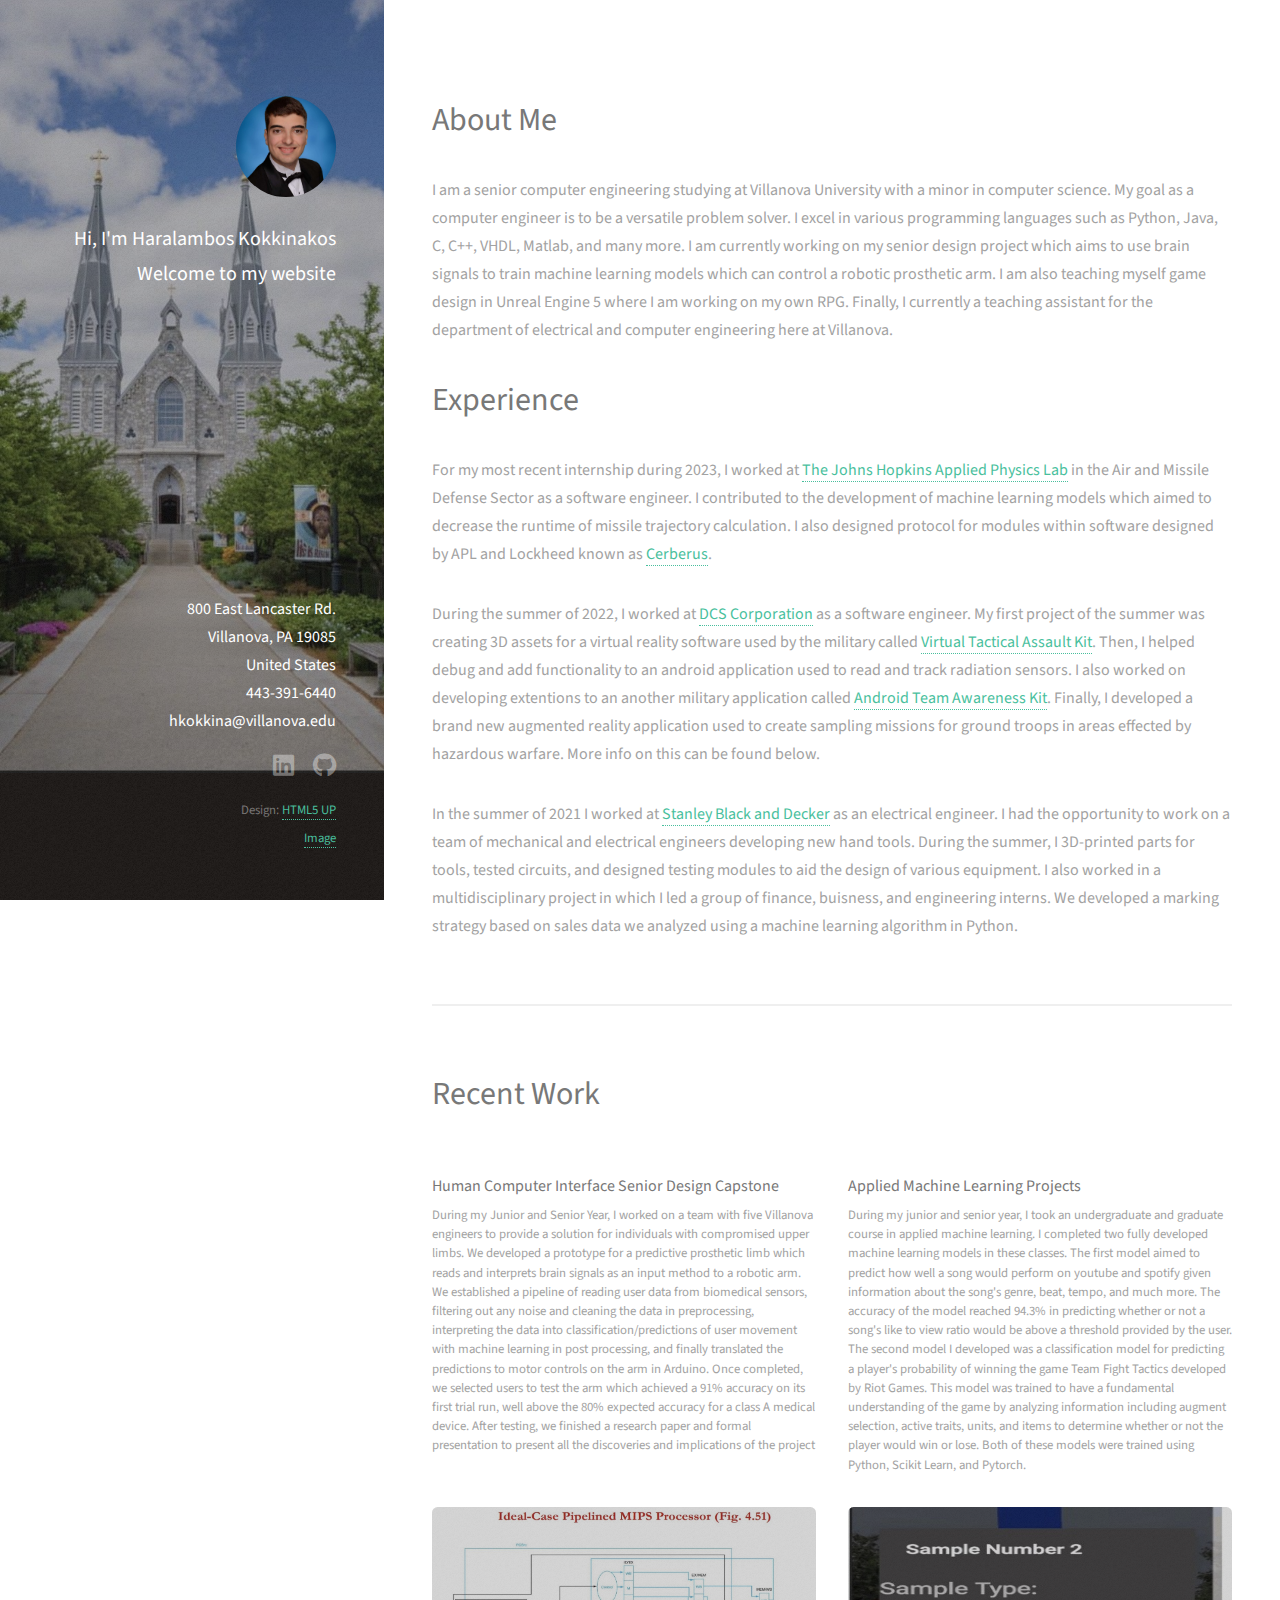
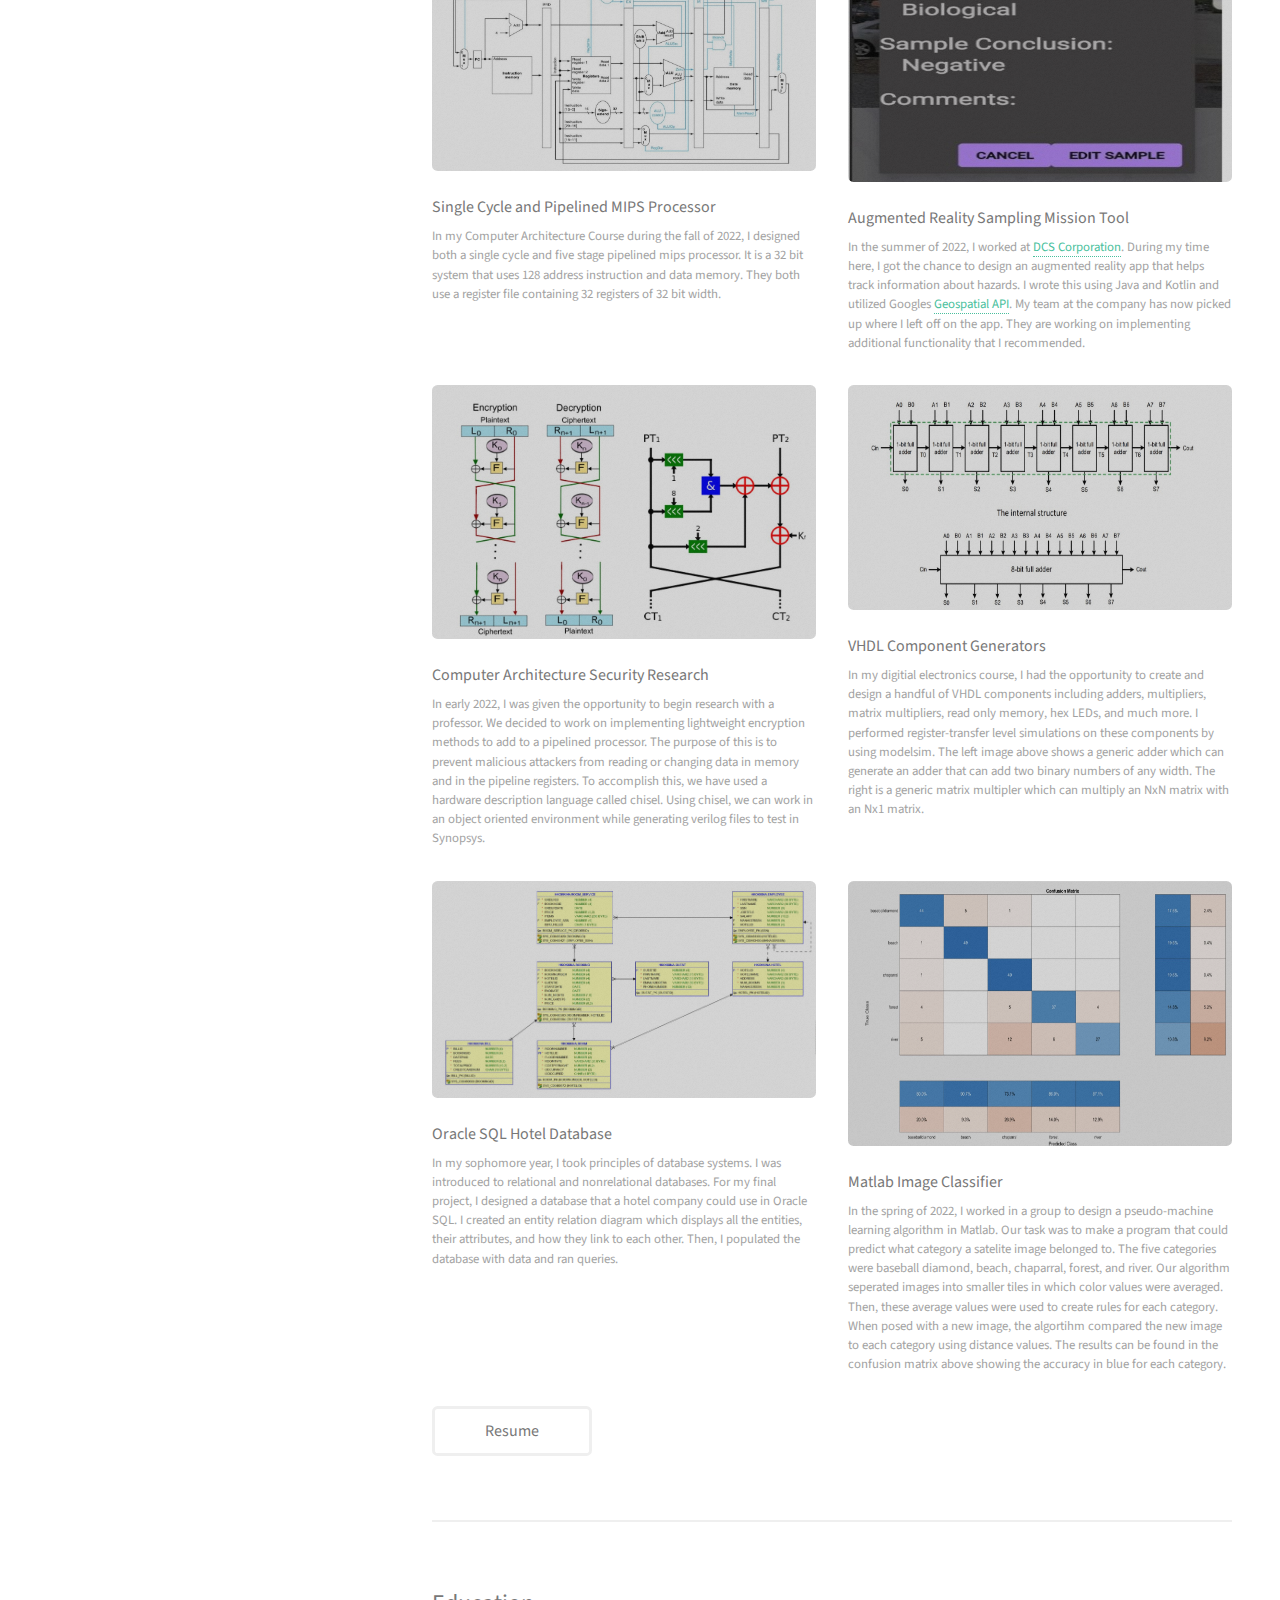
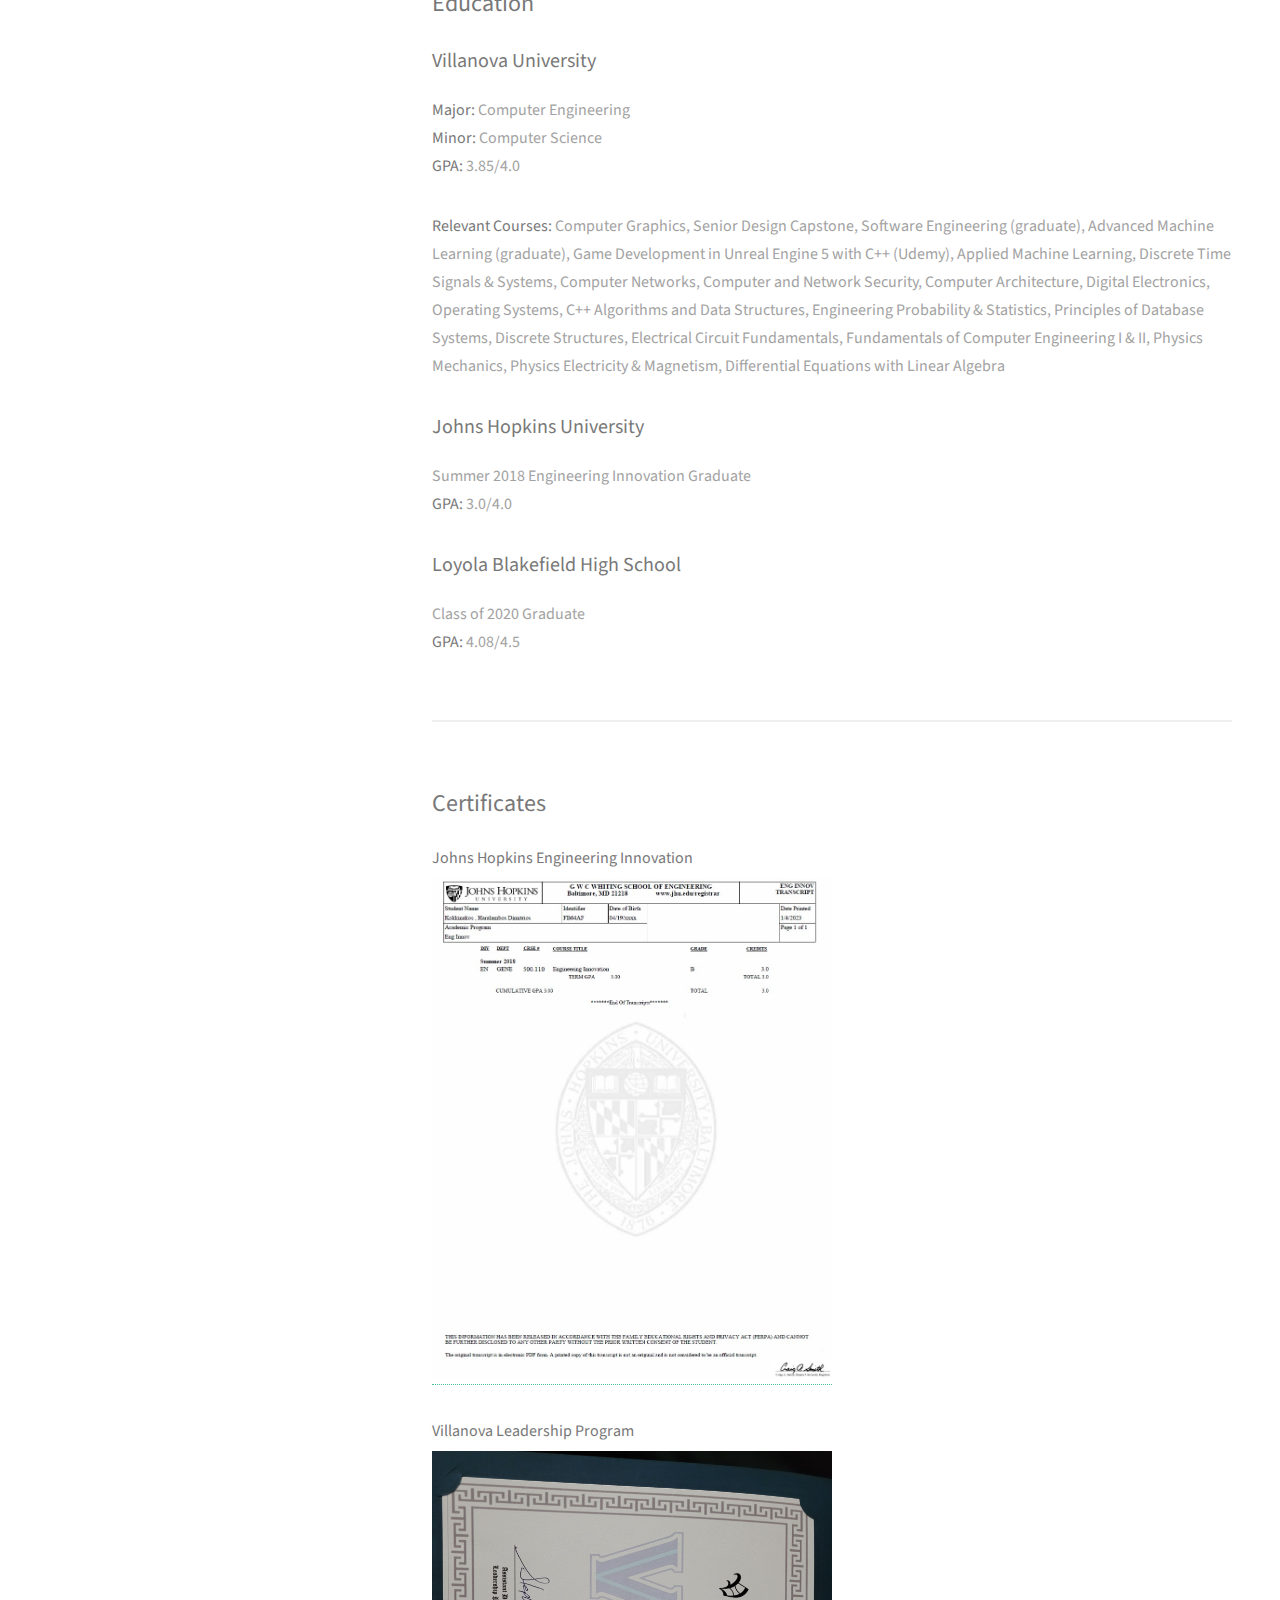
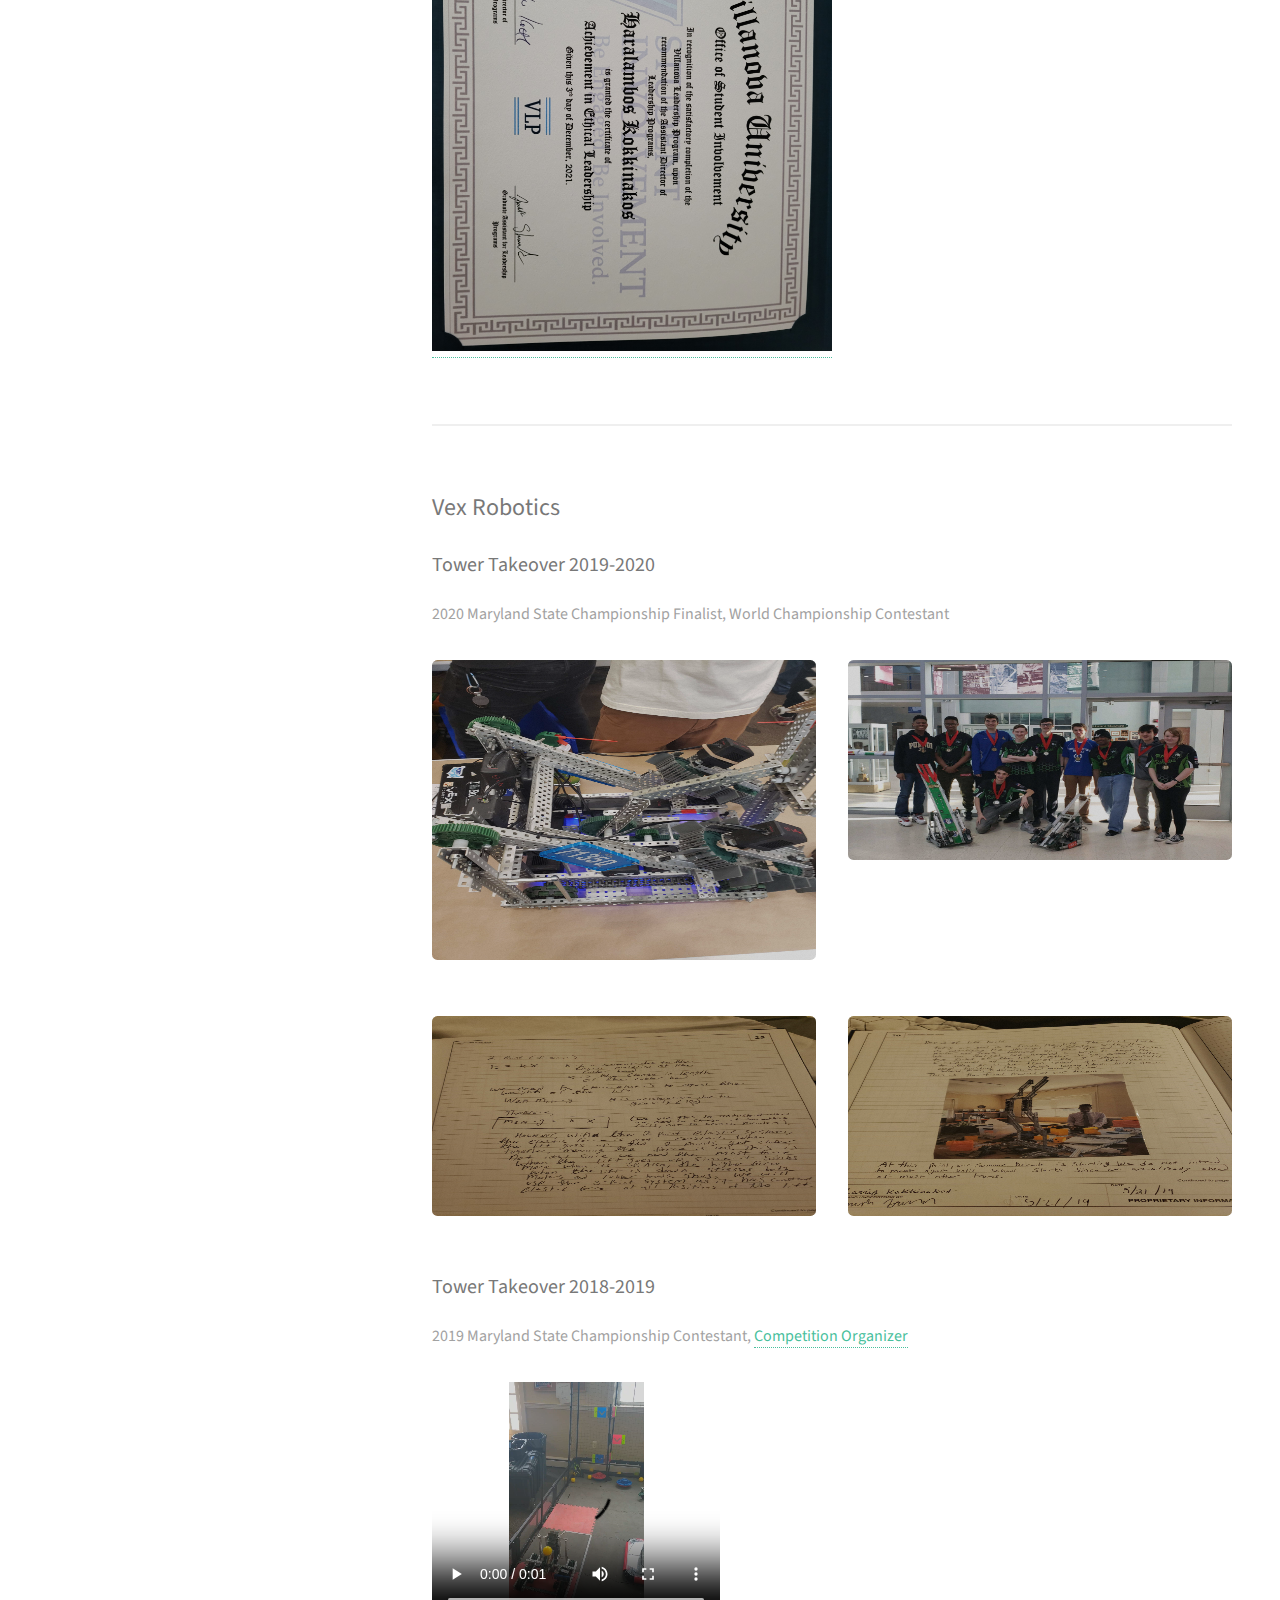
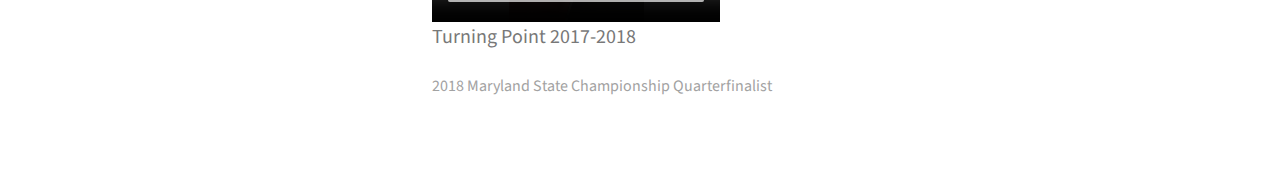
==== index.html @ 60500bd5 "fall 2023 update" ====
<!DOCTYPE HTML>
<!--
	Strata by HTML5 UP
	html5up.net | @ajlkn
	Free for personal and commercial use under the CCA 3.0 license (html5up.net/license)
-->
<!--
	Credit to Images:
	https://collegesofdistinction.com/school/villanova-university/

-->
<html>
	<head>
		<title>Harris Project Website</title>
		<meta charset="utf-8" />
		<meta name="viewport" content="width=device-width, initial-scale=1, user-scalable=no" />
		<link rel="stylesheet" href="assets/css/main.css" />
	</head>
	<body class="is-preload">

		<!-- Header -->
			<header id="header">
				<div class="inner">
					<a href="" class="image avatar"><img src="images/avatar.jpg" alt="" /></a>
					<h1><b>Hi, I'm Haralambos Kokkinakos</b><br />
					<b>Welcome to my website</b><br /></h1>
				</div>
				<div class="labeled-icons">
						<b>800 East Lancaster Rd.<br />
						Villanova, PA 19085<br />
						United States<br />
						443-391-6440 <br />
						hkokkina@villanova.edu</b>
				</div>
			</header>
			

		<!-- Main -->
			<div id="main">

				<!-- One -->
					<section id="one">
						<header class="major">
							<h2>About Me</h2>
						</header>
						<p>
							I am a senior computer engineering studying at Villanova University with a minor in computer science. My goal as a computer engineer is to be a versatile problem solver. I excel in various programming languages such as Python, Java, C, C++, VHDL, Matlab, and many more. I am currently working on my senior design project which aims to use brain signals to train machine learning models which can control a robotic prosthetic arm. I am also teaching myself game design in Unreal Engine 5 where I am working on my own RPG. Finally, I currently a teaching assistant for the department of electrical and computer engineering here at Villanova.
						</p>
						<header class="major">
							<h2>Experience</h2>
						</header>
						<p>
							For my most recent internship during 2023, I worked at <a href="https://www.jhuapl.edu/">The Johns Hopkins Applied Physics Lab</a> in the Air and Missile Defense Sector as a software engineer. I contributed to the development of machine learning models which aimed to decrease the runtime of missile trajectory calculation. I also designed protocol for modules within software designed by APL and Lockheed known as <a href="https://www.youtube.com/watch?v=dkGYq1kUNcY">Cerberus</a>.
						</p>
						<p>
							During the summer of 2022, I worked at <a href="https://www.dcscorp.com/">DCS Corporation</a> as a software engineer. My first project of the summer was creating 3D assets for a virtual reality software used by the military called <a href="https://virtualheroes.com/cs-virtual-tactical-assault-kit/">Virtual Tactical Assault Kit</a>. Then, I helped debug and add functionality to an android application used to read and track radiation sensors. I also worked on developing extentions to an another military application called <a href="https://www.civtak.org/">Android Team Awareness Kit</a>. Finally, I developed a brand new augmented reality application used to create sampling missions for ground troops in areas effected by hazardous warfare. More info on this can be found below.
						</p>
						<p>
							In the summer of 2021 I worked at <a href="https://www.stanleyblackanddecker.com/">Stanley Black and Decker</a> as an electrical engineer. I had the opportunity to work on a team of mechanical and electrical engineers developing new hand tools. During the summer, I 3D-printed parts for tools, tested circuits, and designed testing modules to aid the design of various equipment. I also worked in a multidisciplinary project in which I led a group of finance, buisness, and engineering interns. We developed a marking strategy based on sales data we analyzed using a machine learning algorithm in Python.
						</p>
						
						<!-- <ul class="actions">
							<li><a href="#" class="button">Learn More</a></li>
						</ul> -->
					</section>

				<!-- Two -->
					<section id="two">
						<h1>Recent Work</h1>
						<div class="row">
							<!-- ADD 
								1. Senior design 
								2. TFT placement predictor
								3. 
							 -->
							 <article class="col-6 col-12-xsmall work-item">
								<a href="images/fulls/HMI.jpg" class="image fit thumb"><img src="images/thumbs/HMI.jpg" alt="" /></a>
								<h3>Human Computer Interface Senior Design Capstone</h3>
								<p> During my Junior and Senior Year, I worked on a team with five Villanova engineers to provide a solution for individuals with compromised
									upper limbs. We developed a prototype for a predictive prosthetic limb which reads and interprets brain signals as an input method to a robotic 
									arm. We established a pipeline of reading user data from biomedical sensors, filtering out any noise and cleaning the data in preprocessing, 
									interpreting the data into classification/predictions of user movement with machine learning in post processing, and finally translated the predictions
									to motor controls on the arm in Arduino. Once completed, we selected users to test the arm which achieved a 91% accuracy on its first trial run, well above the 80% 
									expected accuracy for a class A medical device. After testing, we finished a research paper and formal presentation to present all the discoveries and implications of the project   </p>
							</article>
							<article class="col-6 col-12-xsmall work-item">
								<a href="images/fulls/TFT.jpg" class="image fit thumb"><img src="images/thumbs/TFT.jpg" alt="" /></a>
								<h3>Applied Machine Learning Projects</h3>
								<p> During my junior and senior year, I took an undergraduate and graduate course in applied machine learning. I completed two fully developed machine
									learning models in these classes. The first model aimed to predict how well a song would perform on youtube and spotify given information about the song's 
									genre, beat, tempo, and much more. The accuracy of the model reached 94.3% in predicting whether or not a song's like to view ratio would be above a threshold 
									provided by the user. The second model I developed was a classification model for predicting a player's probability of winning the game Team Fight Tactics developed
									by Riot Games. This model was trained to have a fundamental understanding of the game by analyzing information including augment selection, active traits, 
									units, and items to determine whether or not the player would win or lose. Both of these models were trained using Python, Scikit Learn, and Pytorch.
								</p>
							</article>

							<article class="col-6 col-12-xsmall work-item">
								<a href="images/fulls/01.jpg" class="image fit thumb"><img src="images/thumbs/01.jpg" alt="" /></a>
								<h3>Single Cycle and Pipelined MIPS Processor</h3>
								<p>In my Computer Architecture Course during the fall of 2022, I designed both a single cycle and five stage pipelined mips processor. It is a 32 bit system that uses 128 address instruction and data memory. They both use a register file containing 32 registers of 32 bit width. </p>
							</article>
							<article class="col-6 col-12-xsmall work-item">
								<a href="images/fulls/02.jpg" class="image fit thumb"><img src="images/thumbs/02.jpg" alt="" height="275"/></a>
								<h3>Augmented Reality Sampling Mission Tool</h3>
								<p>In the summer of 2022, I worked at <a href="https://www.dcscorp.com/">DCS Corporation</a>. During my time here, I got the chance to design an augmented reality app that helps track information about hazards. I wrote this using Java and Kotlin and utilized Googles <a href="https://developers.google.com/ar/develop/geospatial">Geospatial API</a>. My team at the company has now picked up where I left off on the app. They are working on implementing additional functionality that I recommended.</p>
							</article>
							<article class="col-6 col-12-xsmall work-item">
								<a href="images/fulls/06.jpg" class="image fit thumb"><img src="images/thumbs/06.jpg" alt="" /></a>
								<h3>Computer Architecture Security Research</h3>
								<p>In early 2022, I was given the opportunity to begin research with a professor. We decided to work on implementing lightweight encryption methods to add to a pipelined processor. The purpose of this is to prevent malicious attackers from reading or changing data in memory and in the pipeline registers. To accomplish this, we have used a hardware description language called chisel. Using chisel, we can work in an object oriented environment while generating verilog files to test in Synopsys.</p>
							</article>
							<article class="col-6 col-12-xsmall work-item">
								<a href="images/fulls/03.jpg" class="image fit thumb"><img src="images/thumbs/03.jpg" alt="" height="225"/></a>
								<h3>VHDL Component Generators</h3>
								<p>In my digitial electronics course, I had the opportunity to create and design a handful of VHDL components including adders, multipliers, matrix multipliers, read only memory, hex LEDs, and much more. I performed register-transfer level simulations on these components by using modelsim. The left image above shows a generic adder which can generate an adder that can add two binary numbers of any width. The right is a generic matrix multipler which can multiply an NxN matrix with an Nx1 matrix.</p>
							</article>
							<article class="col-6 col-12-xsmall work-item">
								<a href="images/fulls/04.jpg" class="image fit thumb"><img src="images/thumbs/04.jpg" alt="" /></a>
								<h3>Oracle SQL Hotel Database</h3>
								<p>In my sophomore year, I took principles of database systems. I was introduced to relational and nonrelational databases. For my final project, I designed a database that a hotel company could use in Oracle SQL. I created an entity relation diagram which displays all the entities, their attributes, and how they link to each other. Then, I populated the database with data and ran queries.</p>
							</article>
							<article class="col-6 col-12-xsmall work-item">
								<a href="images/fulls/05.jpg" class="image fit thumb"><img src="images/thumbs/05.jpg" alt="" height="265"/></a>
								<h3>Matlab Image Classifier</h3>
								<p>In the spring of 2022, I worked in a group to design a pseudo-machine learning algorithm in Matlab. Our task was to make a program that could predict what category a satelite image belonged to. The five categories were baseball diamond, beach, chaparral, forest, and river. Our algorithm seperated images into smaller tiles in which color values were averaged. Then, these average values were used to create rules for each category. When posed with a new image, the algortihm compared the new image to each category using distance values. The results can be found in the confusion matrix above showing the accuracy in blue for each category.</p>
							</article>
							
						</div>
						<ul class="actions">
							<li><a href="images/fulls/resume.jpg" class="button">Resume</a></li>
						</ul>
					</section>

					
					<section>
						<h2>Education</h2>
						<h3>Villanova University</h3>
						<p><b>Major:</b> Computer Engineering<br />
							<b>Minor:</b> Computer Science<br />
							<b>GPA:</b> 3.85/4.0<br />
						</p>
						<p>
							<b>Relevant Courses:</b>  Computer Graphics, Senior Design Capstone, Software Engineering (graduate), Advanced Machine Learning (graduate), Game Development in Unreal Engine 5 with C++ (Udemy), Applied Machine Learning, Discrete Time Signals & Systems, Computer Networks, Computer and Network Security, Computer Architecture, Digital Electronics, Operating Systems, C++ Algorithms and Data Structures, Engineering Probability & Statistics, Principles of Database Systems, Discrete Structures, Electrical Circuit Fundamentals, Fundamentals of Computer Engineering I & II, Physics Mechanics, Physics Electricity & Magnetism, Differential Equations with Linear Algebra
						</p>
						<h3>Johns Hopkins University</h3>
						<p>
							Summer 2018 Engineering Innovation Graduate<br />
							<b>GPA:</b> 3.0/4.0
						</p>
						<h3>Loyola Blakefield High School</h3>
						<p>
							Class of 2020 Graduate<br />
							<b>GPA:</b> 4.08/4.5
						</p>
					</section>

					<section>
						<h2>Certificates</h2>
						
						<article class="col-6 col-12-xsmall work-item">
							<h3>Johns Hopkins Engineering Innovation</h3>
							<a href="images/fulls/HopkinsTranscript.jpg" class=""image fit thumb ><img src="images/fulls/HopkinsTranscript.jpg" alt="" width="400" height="500"></a>
						</article>
						
						<article class="col-6 col-12-xsmall work-item">
							<h3>Villanova Leadership Program</h3>
							<a href="images/fulls/VLP.jpg" class=""image fit thumb ><img src="images/fulls/VLP.jpg" alt="" width="400" height="500"></a>
						</article>
						
					</section>

					<section>
						<h2>Vex Robotics</h2>
						<h3>Tower Takeover 2019-2020</h3>
						<p>2020 Maryland State Championship Finalist, World Championship Contestant</p>
						<div class="row">
							
						<article class="col-6 col-12-xsmall work-item">
							<a href="images/Robotics/2020 Robot/Robot1.jpg" class="image fit thumb" ><img src="images/Robotics/2020 Robot/Robot1.jpg" alt="" width="50" height="300"/></a>
							<h3></h3>
							<p></p>
						</article>
						<article class="col-6 col-12-xsmall work-item">
							<a href="images/Robotics/2020 Robot/Robot2.jpg" class="image fit thumb" ><img src="images/Robotics/2020 Robot/Robot2.jpg" alt="" height="200"/></a>
							<h3></h3>
							<p></p>
						</article>
						<article class="col-6 col-12-xsmall work-item">
							<a href="images/Robotics/2020 Robot/notebook1.jpg" class="image fit thumb" ><img src="images/Robotics/2020 Robot/notebook1.jpg" alt="" height="200"/></a>
							<h3></h3>
							<p></p>
						</article>
						<article class="col-6 col-12-xsmall work-item">
							<a href="images/Robotics/2020 Robot/notebook2.jpg" class="image fit thumb" ><img src="images/Robotics/2020 Robot/notebook2.jpg" alt="" height="200"/></a>
							<h3></h3>
							<p></p>
						</article>


					</div>
					<div>
					<h3>Tower Takeover 2018-2019</h3>
						<p>2019 Maryland State Championship Contestant, <a href="https://www.loyolablakefield.org/news-detail?pk=983727">Competition Organizer</a></p>
						<div class="row">
							<video width="320" height="240" controls>
								<source src="images/Robotics/2019 Robot/Robot2019.mp4" type="video/mp4">
							  Your browser does not support the video tag.
							</video>
					</div>

					<div>
						<h3>Turning Point 2017-2018</h3>
						<p>2018 Maryland State Championship Quarterfinalist</p>

					</div>
						
						
						
					</section>




					
				<!-- Last -->
					<!-- <section id="last">
						<h2>Get In Touch</h2>
						<p></p>
						<div class="row">
							<div class="col-8 col-12-small">
								<form method="post" action="#">
									<div class="row gtr-uniform gtr-50">
										<div class="col-6 col-12-xsmall"><input type="text" name="name" id="name" placeholder="Name" /></div>
										<div class="col-6 col-12-xsmall"><input type="email" name="email" id="email" placeholder="Email" /></div>
										<div class="col-12"><textarea name="message" id="message" placeholder="Message" rows="4"></textarea></div>
									</div>
								</form>
								<ul class="actions">
									<li><input type="submit" value="Send Message" /></li>
								</ul>
							</div>
							<div class="col-4 col-12-small">
								<ul class="labeled-icons">
									<li>
										<h3 class="icon solid fa-home"><span class="label">Address</span></h3>
										800 East Lancaster Rd.<br />
										Villanova, PA 19085<br />
										United States
									</li>
									<li>
										<h3 class="icon solid fa-mobile-alt"><span class="label">Phone</span></h3>
										443-391-6440
									</li>
									<li>
										<h3 class="icon solid fa-envelope"><span class="label">Email</span></h3>
										<a href="#">hkokkina@villanova.edu</a>
									</li>
								</ul>
							</div>
						</div>
					</section> -->

				<!-- Four -->
				<!--
					<section id="four">
						<h2>Elements</h2>

						<section>
							<h4>Text</h4>
							<p>This is <b>bold</b> and this is <strong>strong</strong>. This is <i>italic</i> and this is <em>emphasized</em>.
							This is <sup>superscript</sup> text and this is <sub>subscript</sub> text.
							This is <u>underlined</u> and this is code: <code>for (;;) { ... }</code>. Finally, <a href="#">this is a link</a>.</p>
							<hr />
							<header>
								<h4>Heading with a Subtitle</h4>
								<p>Lorem ipsum dolor sit amet nullam id egestas urna aliquam</p>
							</header>
							<p>Nunc lacinia ante nunc ac lobortis. Interdum adipiscing gravida odio porttitor sem non mi integer non faucibus ornare mi ut ante amet placerat aliquet. Volutpat eu sed ante lacinia sapien lorem accumsan varius montes viverra nibh in adipiscing blandit tempus accumsan.</p>
							<header>
								<h5>Heading with a Subtitle</h5>
								<p>Lorem ipsum dolor sit amet nullam id egestas urna aliquam</p>
							</header>
							<p>Nunc lacinia ante nunc ac lobortis. Interdum adipiscing gravida odio porttitor sem non mi integer non faucibus ornare mi ut ante amet placerat aliquet. Volutpat eu sed ante lacinia sapien lorem accumsan varius montes viverra nibh in adipiscing blandit tempus accumsan.</p>
							<hr />
							<h2>Heading Level 2</h2>
							<h3>Heading Level 3</h3>
							<h4>Heading Level 4</h4>
							<h5>Heading Level 5</h5>
							<h6>Heading Level 6</h6>
							<hr />
							<h5>Blockquote</h5>
							<blockquote>Fringilla nisl. Donec accumsan interdum nisi, quis tincidunt felis sagittis eget tempus euismod. Vestibulum ante ipsum primis in faucibus vestibulum. Blandit adipiscing eu felis iaculis volutpat ac adipiscing accumsan faucibus. Vestibulum ante ipsum primis in faucibus lorem ipsum dolor sit amet nullam adipiscing eu felis.</blockquote>
							<h5>Preformatted</h5>
							<pre><code>i = 0;

while (!deck.isInOrder()) {
print 'Iteration ' + i;
deck.shuffle();
i++;
}

print 'It took ' + i + ' iterations to sort the deck.';</code></pre>
						</section>

						<section>
							<h4>Lists</h4>
							<div class="row">
								<div class="col-6 col-12-xsmall">
									<h5>Unordered</h5>
									<ul>
										<li>Dolor pulvinar etiam magna etiam.</li>
										<li>Sagittis adipiscing lorem eleifend.</li>
										<li>Felis enim feugiat dolore viverra.</li>
									</ul>
									<h5>Alternate</h5>
									<ul class="alt">
										<li>Dolor pulvinar etiam magna etiam.</li>
										<li>Sagittis adipiscing lorem eleifend.</li>
										<li>Felis enim feugiat dolore viverra.</li>
									</ul>
								</div>
								<div class="col-6 col-12-xsmall">
									<h5>Ordered</h5>
									<ol>
										<li>Dolor pulvinar etiam magna etiam.</li>
										<li>Etiam vel felis at lorem sed viverra.</li>
										<li>Felis enim feugiat dolore viverra.</li>
										<li>Dolor pulvinar etiam magna etiam.</li>
										<li>Etiam vel felis at lorem sed viverra.</li>
										<li>Felis enim feugiat dolore viverra.</li>
									</ol>
									<h5>Icons</h5>
									<ul class="icons">
										<li><a href="#" class="icon brands fa-twitter"><span class="label">Twitter</span></a></li>
										<li><a href="#" class="icon brands fa-facebook-f"><span class="label">Facebook</span></a></li>
										<li><a href="#" class="icon brands fa-instagram"><span class="label">Instagram</span></a></li>
										<li><a href="#" class="icon brands fa-github"><span class="label">Github</span></a></li>
										<li><a href="#" class="icon brands fa-dribbble"><span class="label">Dribbble</span></a></li>
										<li><a href="#" class="icon brands fa-tumblr"><span class="label">Tumblr</span></a></li>
									</ul>
								</div>
							</div>
							<h5>Actions</h5>
							<ul class="actions">
								<li><a href="#" class="button primary">Default</a></li>
								<li><a href="#" class="button">Default</a></li>
							</ul>
							<ul class="actions small">
								<li><a href="#" class="button primary small">Small</a></li>
								<li><a href="#" class="button small">Small</a></li>
							</ul>
							<div class="row">
								<div class="col-6 col-12-small">
									<ul class="actions stacked">
										<li><a href="#" class="button primary">Default</a></li>
										<li><a href="#" class="button">Default</a></li>
									</ul>
								</div>
								<div class="col-6 col-12-small">
									<ul class="actions stacked">
										<li><a href="#" class="button primary small">Small</a></li>
										<li><a href="#" class="button small">Small</a></li>
									</ul>
								</div>
								<div class="col-6 col-12-small">
									<ul class="actions stacked">
										<li><a href="#" class="button primary fit">Default</a></li>
										<li><a href="#" class="button fit">Default</a></li>
									</ul>
								</div>
								<div class="col-6 col-12-small">
									<ul class="actions stacked">
										<li><a href="#" class="button primary small fit">Small</a></li>
										<li><a href="#" class="button small fit">Small</a></li>
									</ul>
								</div>
							</div>
						</section>

						<section>
							<h4>Table</h4>
							<h5>Default</h5>
							<div class="table-wrapper">
								<table>
									<thead>
										<tr>
											<th>Name</th>
											<th>Description</th>
											<th>Price</th>
										</tr>
									</thead>
									<tbody>
										<tr>
											<td>Item One</td>
											<td>Ante turpis integer aliquet porttitor.</td>
											<td>29.99</td>
										</tr>
										<tr>
											<td>Item Two</td>
											<td>Vis ac commodo adipiscing arcu aliquet.</td>
											<td>19.99</td>
										</tr>
										<tr>
											<td>Item Three</td>
											<td> Morbi faucibus arcu accumsan lorem.</td>
											<td>29.99</td>
										</tr>
										<tr>
											<td>Item Four</td>
											<td>Vitae integer tempus condimentum.</td>
											<td>19.99</td>
										</tr>
										<tr>
											<td>Item Five</td>
											<td>Ante turpis integer aliquet porttitor.</td>
											<td>29.99</td>
										</tr>
									</tbody>
									<tfoot>
										<tr>
											<td colspan="2"></td>
											<td>100.00</td>
										</tr>
									</tfoot>
								</table>
							</div>

							<h5>Alternate</h5>
							<div class="table-wrapper">
								<table class="alt">
									<thead>
										<tr>
											<th>Name</th>
											<th>Description</th>
											<th>Price</th>
										</tr>
									</thead>
									<tbody>
										<tr>
											<td>Item One</td>
											<td>Ante turpis integer aliquet porttitor.</td>
											<td>29.99</td>
										</tr>
										<tr>
											<td>Item Two</td>
											<td>Vis ac commodo adipiscing arcu aliquet.</td>
											<td>19.99</td>
										</tr>
										<tr>
											<td>Item Three</td>
											<td> Morbi faucibus arcu accumsan lorem.</td>
											<td>29.99</td>
										</tr>
										<tr>
											<td>Item Four</td>
											<td>Vitae integer tempus condimentum.</td>
											<td>19.99</td>
										</tr>
										<tr>
											<td>Item Five</td>
											<td>Ante turpis integer aliquet porttitor.</td>
											<td>29.99</td>
										</tr>
									</tbody>
									<tfoot>
										<tr>
											<td colspan="2"></td>
											<td>100.00</td>
										</tr>
									</tfoot>
								</table>
							</div>
						</section>

						<section>
							<h4>Buttons</h4>
							<ul class="actions">
								<li><a href="#" class="button primary">Primary</a></li>
								<li><a href="#" class="button">Default</a></li>
							</ul>
							<ul class="actions">
								<li><a href="#" class="button large">Large</a></li>
								<li><a href="#" class="button">Default</a></li>
								<li><a href="#" class="button small">Small</a></li>
							</ul>
							<ul class="actions fit">
								<li><a href="#" class="button primary fit">Fit</a></li>
								<li><a href="#" class="button fit">Fit</a></li>
							</ul>
							<ul class="actions fit small">
								<li><a href="#" class="button primary fit small">Fit + Small</a></li>
								<li><a href="#" class="button fit small">Fit + Small</a></li>
							</ul>
							<ul class="actions">
								<li><a href="#" class="button primary icon solid fa-download">Icon</a></li>
								<li><a href="#" class="button icon solid fa-download">Icon</a></li>
							</ul>
							<ul class="actions">
								<li><span class="button primary disabled">Primary</span></li>
								<li><span class="button disabled">Default</span></li>
							</ul>
						</section>

						<section>
							<h4>Form</h4>
							<form method="post" action="#">
								<div class="row gtr-uniform gtr-50">
									<div class="col-6 col-12-xsmall">
										<input type="text" name="demo-name" id="demo-name" value="" placeholder="Name" />
									</div>
									<div class="col-6 col-12-xsmall">
										<input type="email" name="demo-email" id="demo-email" value="" placeholder="Email" />
									</div>
									<div class="col-12">
										<select name="demo-category" id="demo-category">
											<option value="">- Category -</option>
											<option value="1">Manufacturing</option>
											<option value="1">Shipping</option>
											<option value="1">Administration</option>
											<option value="1">Human Resources</option>
										</select>
									</div>
									<div class="col-4 col-12-small">
										<input type="radio" id="demo-priority-low" name="demo-priority" checked>
										<label for="demo-priority-low">Low Priority</label>
									</div>
									<div class="col-4 col-12-small">
										<input type="radio" id="demo-priority-normal" name="demo-priority">
										<label for="demo-priority-normal">Normal Priority</label>
									</div>
									<div class="col-4 col-12-small">
										<input type="radio" id="demo-priority-high" name="demo-priority">
										<label for="demo-priority-high">High Priority</label>
									</div>
									<div class="col-6 col-12-small">
										<input type="checkbox" id="demo-copy" name="demo-copy">
										<label for="demo-copy">Email me a copy of this message</label>
									</div>
									<div class="col-6 col-12-small">
										<input type="checkbox" id="demo-human" name="demo-human" checked>
										<label for="demo-human">I am a human and not a robot</label>
									</div>
									<div class="col-12">
										<textarea name="demo-message" id="demo-message" placeholder="Enter your message" rows="6"></textarea>
									</div>
									<div class="col-12">
										<ul class="actions">
											<li><input type="submit" value="Send Message" class="primary" /></li>
											<li><input type="reset" value="Reset" /></li>
										</ul>
									</div>
								</div>
							</form>
						</section>

						<section>
							<h4>Image</h4>
							<h5>Fit</h5>
							<div class="box alt">
								<div class="row gtr-50 gtr-uniform">
									<div class="col-12"><span class="image fit"><img src="images/fulls/05.jpg" alt="" /></span></div>
									<div class="col-4"><span class="image fit"><img src="images/thumbs/01.jpg" alt="" /></span></div>
									<div class="col-4"><span class="image fit"><img src="images/thumbs/02.jpg" alt="" /></span></div>
									<div class="col-4"><span class="image fit"><img src="images/thumbs/03.jpg" alt="" /></span></div>
									<div class="col-4"><span class="image fit"><img src="images/thumbs/04.jpg" alt="" /></span></div>
									<div class="col-4"><span class="image fit"><img src="images/thumbs/05.jpg" alt="" /></span></div>
									<div class="col-4"><span class="image fit"><img src="images/thumbs/06.jpg" alt="" /></span></div>
									<div class="col-4"><span class="image fit"><img src="images/thumbs/03.jpg" alt="" /></span></div>
									<div class="col-4"><span class="image fit"><img src="images/thumbs/02.jpg" alt="" /></span></div>
									<div class="col-4"><span class="image fit"><img src="images/thumbs/01.jpg" alt="" /></span></div>
								</div>
							</div>
							<h5>Left &amp; Right</h5>
							<p><span class="image left"><img src="images/avatar.jpg" alt="" /></span>Fringilla nisl. Donec accumsan interdum nisi, quis tincidunt felis sagittis eget. tempus euismod. Vestibulum ante ipsum primis in faucibus vestibulum. Blandit adipiscing eu felis iaculis volutpat ac adipiscing accumsan eu faucibus. Integer ac pellentesque praesent tincidunt felis sagittis eget. tempus euismod. Vestibulum ante ipsum primis in faucibus vestibulum. Blandit adipiscing eu felis iaculis volutpat ac adipiscing accumsan eu faucibus. Integer ac pellentesque praesent. Donec accumsan interdum nisi, quis tincidunt felis sagittis eget. tempus euismod. Vestibulum ante ipsum primis in faucibus vestibulum. Blandit adipiscing eu felis iaculis volutpat ac adipiscing accumsan eu faucibus. Integer ac pellentesque praesent tincidunt felis sagittis eget. tempus euismod. Vestibulum ante ipsum primis in faucibus vestibulum. Blandit adipiscing eu felis iaculis volutpat ac adipiscing accumsan eu faucibus. Integer ac pellentesque praesent.</p>
							<p><span class="image right"><img src="images/avatar.jpg" alt="" /></span>Fringilla nisl. Donec accumsan interdum nisi, quis tincidunt felis sagittis eget. tempus euismod. Vestibulum ante ipsum primis in faucibus vestibulum. Blandit adipiscing eu felis iaculis volutpat ac adipiscing accumsan eu faucibus. Integer ac pellentesque praesent tincidunt felis sagittis eget. tempus euismod. Vestibulum ante ipsum primis in faucibus vestibulum. Blandit adipiscing eu felis iaculis volutpat ac adipiscing accumsan eu faucibus. Integer ac pellentesque praesent. Donec accumsan interdum nisi, quis tincidunt felis sagittis eget. tempus euismod. Vestibulum ante ipsum primis in faucibus vestibulum. Blandit adipiscing eu felis iaculis volutpat ac adipiscing accumsan eu faucibus. Integer ac pellentesque praesent tincidunt felis sagittis eget. tempus euismod. Vestibulum ante ipsum primis in faucibus vestibulum. Blandit adipiscing eu felis iaculis volutpat ac adipiscing accumsan eu faucibus. Integer ac pellentesque praesent.</p>
						</section>

					</section>
				-->

			</div>

		<!-- Footer -->
			<footer id="footer">
				<div class="inner">
					<ul class="icons">
						<li><a href="https://www.linkedin.com/in/haralambos-kokkinakos-5311a3210/" class="icon brands fa-linkedin"><span class="label">Linkedin</span></a></li>
						<li><a href="https://github.com/HarrisKoko" class="icon brands fa-github"><span class="label">Github</span></a></li>
					</ul>
					<ul class="copyright">
						Design: <a href="http://html5up.net">HTML5 UP</a><br />
						<a href="https://collegesofdistinction.com/school/villanova-university/">Image</a>
					</ul>
				</div>
			</footer>

		<!-- Scripts -->
			<script src="assets/js/jquery.min.js"></script>
			<script src="assets/js/jquery.poptrox.min.js"></script>
			<script src="assets/js/browser.min.js"></script>
			<script src="assets/js/breakpoints.min.js"></script>
			<script src="assets/js/util.js"></script>
			<script src="assets/js/main.js"></script>

	</body>
</html>
---- assets/css/main.css ----
@import url("fontawesome-all.min.css");
@import url("https://fonts.googleapis.com/css?family=Source+Sans+Pro:400,400italic");

/*
	Strata by HTML5 UP
	html5up.net | @ajlkn
	Free for personal and commercial use under the CCA 3.0 license (html5up.net/license)
*/

html, body, div, span, applet, object,
iframe, h1, h2, h3, h4, h5, h6, p, blockquote,
pre, a, abbr, acronym, address, big, cite,
code, del, dfn, em, img, ins, kbd, q, s, samp,
small, strike, strong, sub, sup, tt, var, b,
u, i, center, dl, dt, dd, ol, ul, li, fieldset,
form, label, legend, table, caption, tbody,
tfoot, thead, tr, th, td, article, aside,
canvas, details, embed, figure, figcaption,
footer, header, hgroup, menu, nav, output, ruby,
section, summary, time, mark, audio, video {
	margin: 0;
	padding: 0;
	border: 0;
	font-size: 100%;
	font: inherit;
	vertical-align: baseline;}

article, aside, details, figcaption, figure,
footer, header, hgroup, menu, nav, section {
	display: block;}

body {
	line-height: 1;
}

ol, ul {
	list-style: none;
}

blockquote, q {
	quotes: none;
}

	blockquote:before, blockquote:after, q:before, q:after {
		content: '';
		content: none;
	}

table {
	border-collapse: collapse;
	border-spacing: 0;
}

body {
	-webkit-text-size-adjust: none;
}

mark {
	background-color: transparent;
	color: inherit;
}

input::-moz-focus-inner {
	border: 0;
	padding: 0;
}

input, select, textarea {
	-moz-appearance: none;
	-webkit-appearance: none;
	-ms-appearance: none;
	appearance: none;
}

/* Basic */

	html {
		box-sizing: border-box;
	}

	*, *:before, *:after {
		box-sizing: inherit;
	}

	body {
		background: #fff;
	}

		body.is-preload *, body.is-preload *:before, body.is-preload *:after {
			-moz-animation: none !important;
			-webkit-animation: none !important;
			-ms-animation: none !important;
			animation: none !important;
			-moz-transition: none !important;
			-webkit-transition: none !important;
			-ms-transition: none !important;
			transition: none !important;
		}

	body, input, select, textarea {
		color: #a2a2a2;
		font-family: "Source Sans Pro", Helvetica, sans-serif;
		font-size: 16pt;
		font-weight: 400;
		line-height: 1.75em;
	}

	a {
		-moz-transition: color 0.2s ease-in-out, border-color 0.2s ease-in-out;
		-webkit-transition: color 0.2s ease-in-out, border-color 0.2s ease-in-out;
		-ms-transition: color 0.2s ease-in-out, border-color 0.2s ease-in-out;
		transition: color 0.2s ease-in-out, border-color 0.2s ease-in-out;
		border-bottom: dotted 1px;
		color: #49bf9d;
		text-decoration: none;
	}

		a:hover {
			border-bottom-color: transparent;
			color: #49bf9d !important;
			text-decoration: none;
		}

	strong, b {
		color: #787878;
		font-weight: 400;
	}

	em, i {
		font-style: italic;
	}

	p {
		margin: 0 0 2em 0;
	}

	h1, h2, h3, h4, h5, h6 {
		color: #787878;
		font-weight: 400;
		line-height: 1em;
		margin: 0 0 1em 0;
	}

		h1 a, h2 a, h3 a, h4 a, h5 a, h6 a {
			color: inherit;
			text-decoration: none;
		}

	h1 {
		font-size: 2em;
		line-height: 1.5em;
	}

	h2 {
		font-size: 1.5em;
		line-height: 1.5em;
	}

	h3 {
		font-size: 1.25em;
		line-height: 1.5em;
	}

	h4 {
		font-size: 1.1em;
		line-height: 1.5em;
	}

	h5 {
		font-size: 0.9em;
		line-height: 1.5em;
	}

	h6 {
		font-size: 0.7em;
		line-height: 1.5em;
	}

	sub {
		font-size: 0.8em;
		position: relative;
		top: 0.5em;
	}

	sup {
		font-size: 0.8em;
		position: relative;
		top: -0.5em;
	}

	hr {
		border: 0;
		border-bottom: solid 2px #efefef;
		margin: 2em 0;
	}

		hr.major {
			margin: 3em 0;
		}

	blockquote {
		border-left: solid 6px #efefef;
		font-style: italic;
		margin: 0 0 2em 0;
		padding: 0.5em 0 0.5em 1.5em;
	}

	code {
		background: #f7f7f7;
		border-radius: 0.35em;
		border: solid 2px #efefef;
		font-family: "Courier New", monospace;
		font-size: 0.9em;
		margin: 0 0.25em;
		padding: 0.25em 0.65em;
	}

	pre {
		-webkit-overflow-scrolling: touch;
		font-family: "Courier New", monospace;
		font-size: 0.9em;
		margin: 0 0 2em 0;
	}

		pre code {
			display: block;
			line-height: 1.75em;
			padding: 1em 1.5em;
			overflow-x: auto;
		}

	.align-left {
		text-align: left;
	}

	.align-center {
		text-align: center;
	}

	.align-right {
		text-align: right;
	}

/* Container */

	.container {
		margin: 0 auto;
		max-width: calc(100% - 4em);
		width: 100%;
	}

		.container.xsmall {
			width: 25%;
		}

		.container.small {
			width: 50%;
		}

		.container.medium {
			width: 75%;
		}

		.container.large {
			width: 125%;
		}

		.container.xlarge {
			width: 150%;
		}

		.container.max {
			width: 100%;
		}

		@media screen and (max-width: 980px) {

			.container {
				width: 100% !important;
				max-width: 100% !important;
			}

		}

		@media screen and (max-width: 480px) {

			.container {
				max-width: calc(100% - 3em);
			}

		}

/* Row */

	.row {
		display: flex;
		flex-wrap: wrap;
		box-sizing: border-box;
		align-items: stretch;
	}

		.row > * {
			box-sizing: border-box;
		}

		.row.gtr-uniform > * > :last-child {
			margin-bottom: 0;
		}

		.row.aln-left {
			justify-content: flex-start;
		}

		.row.aln-center {
			justify-content: center;
		}

		.row.aln-right {
			justify-content: flex-end;
		}

		.row.aln-top {
			align-items: flex-start;
		}

		.row.aln-middle {
			align-items: center;
		}

		.row.aln-bottom {
			align-items: flex-end;
		}

		.row > .imp {
			order: -1;
		}

		.row > .col-1 {
			width: 8.33333%;
		}

		.row > .off-1 {
			margin-left: 8.33333%;
		}

		.row > .col-2 {
			width: 16.66667%;
		}

		.row > .off-2 {
			margin-left: 16.66667%;
		}

		.row > .col-3 {
			width: 25%;
		}

		.row > .off-3 {
			margin-left: 25%;
		}

		.row > .col-4 {
			width: 33.33333%;
		}

		.row > .off-4 {
			margin-left: 33.33333%;
		}

		.row > .col-5 {
			width: 41.66667%;
		}

		.row > .off-5 {
			margin-left: 41.66667%;
		}

		.row > .col-6 {
			width: 50%;
		}

		.row > .off-6 {
			margin-left: 50%;
		}

		.row > .col-7 {
			width: 58.33333%;
		}

		.row > .off-7 {
			margin-left: 58.33333%;
		}

		.row > .col-8 {
			width: 66.66667%;
		}

		.row > .off-8 {
			margin-left: 66.66667%;
		}

		.row > .col-9 {
			width: 75%;
		}

		.row > .off-9 {
			margin-left: 75%;
		}

		.row > .col-10 {
			width: 83.33333%;
		}

		.row > .off-10 {
			margin-left: 83.33333%;
		}

		.row > .col-11 {
			width: 91.66667%;
		}

		.row > .off-11 {
			margin-left: 91.66667%;
		}

		.row > .col-12 {
			width: 100%;
		}

		.row > .off-12 {
			margin-left: 100%;
		}

		.row.gtr-0 {
			margin-top: 0;
			margin-left: 0em;
		}

			.row.gtr-0 > * {
				padding: 0 0 0 0em;
			}

			.row.gtr-0.gtr-uniform {
				margin-top: 0em;
			}

				.row.gtr-0.gtr-uniform > * {
					padding-top: 0em;
				}

		.row.gtr-25 {
			margin-top: 0;
			margin-left: -0.625em;
		}

			.row.gtr-25 > * {
				padding: 0 0 0 0.625em;
			}

			.row.gtr-25.gtr-uniform {
				margin-top: -0.625em;
			}

				.row.gtr-25.gtr-uniform > * {
					padding-top: 0.625em;
				}

		.row.gtr-50 {
			margin-top: 0;
			margin-left: -1.25em;
		}

			.row.gtr-50 > * {
				padding: 0 0 0 1.25em;
			}

			.row.gtr-50.gtr-uniform {
				margin-top: -1.25em;
			}

				.row.gtr-50.gtr-uniform > * {
					padding-top: 1.25em;
				}

		.row {
			margin-top: 0;
			margin-left: -2.5em;
		}

			.row > * {
				padding: 0 0 0 2.5em;
			}

			.row.gtr-uniform {
				margin-top: -2.5em;
			}

				.row.gtr-uniform > * {
					padding-top: 2.5em;
				}

		.row.gtr-150 {
			margin-top: 0;
			margin-left: -3.75em;
		}

			.row.gtr-150 > * {
				padding: 0 0 0 3.75em;
			}

			.row.gtr-150.gtr-uniform {
				margin-top: -3.75em;
			}

				.row.gtr-150.gtr-uniform > * {
					padding-top: 3.75em;
				}

		.row.gtr-200 {
			margin-top: 0;
			margin-left: -5em;
		}

			.row.gtr-200 > * {
				padding: 0 0 0 5em;
			}

			.row.gtr-200.gtr-uniform {
				margin-top: -5em;
			}

				.row.gtr-200.gtr-uniform > * {
					padding-top: 5em;
				}

		@media screen and (max-width: 1800px) {

			.row {
				display: flex;
				flex-wrap: wrap;
				box-sizing: border-box;
				align-items: stretch;
			}

				.row > * {
					box-sizing: border-box;
				}

				.row.gtr-uniform > * > :last-child {
					margin-bottom: 0;
				}

				.row.aln-left {
					justify-content: flex-start;
				}

				.row.aln-center {
					justify-content: center;
				}

				.row.aln-right {
					justify-content: flex-end;
				}

				.row.aln-top {
					align-items: flex-start;
				}

				.row.aln-middle {
					align-items: center;
				}

				.row.aln-bottom {
					align-items: flex-end;
				}

				.row > .imp-xlarge {
					order: -1;
				}

				.row > .col-1-xlarge {
					width: 8.33333%;
				}

				.row > .off-1-xlarge {
					margin-left: 8.33333%;
				}

				.row > .col-2-xlarge {
					width: 16.66667%;
				}

				.row > .off-2-xlarge {
					margin-left: 16.66667%;
				}

				.row > .col-3-xlarge {
					width: 25%;
				}

				.row > .off-3-xlarge {
					margin-left: 25%;
				}

				.row > .col-4-xlarge {
					width: 33.33333%;
				}

				.row > .off-4-xlarge {
					margin-left: 33.33333%;
				}

				.row > .col-5-xlarge {
					width: 41.66667%;
				}

				.row > .off-5-xlarge {
					margin-left: 41.66667%;
				}

				.row > .col-6-xlarge {
					width: 50%;
				}

				.row > .off-6-xlarge {
					margin-left: 50%;
				}

				.row > .col-7-xlarge {
					width: 58.33333%;
				}

				.row > .off-7-xlarge {
					margin-left: 58.33333%;
				}

				.row > .col-8-xlarge {
					width: 66.66667%;
				}

				.row > .off-8-xlarge {
					margin-left: 66.66667%;
				}

				.row > .col-9-xlarge {
					width: 75%;
				}

				.row > .off-9-xlarge {
					margin-left: 75%;
				}

				.row > .col-10-xlarge {
					width: 83.33333%;
				}

				.row > .off-10-xlarge {
					margin-left: 83.33333%;
				}

				.row > .col-11-xlarge {
					width: 91.66667%;
				}

				.row > .off-11-xlarge {
					margin-left: 91.66667%;
				}

				.row > .col-12-xlarge {
					width: 100%;
				}

				.row > .off-12-xlarge {
					margin-left: 100%;
				}

				.row.gtr-0 {
					margin-top: 0;
					margin-left: 0em;
				}

					.row.gtr-0 > * {
						padding: 0 0 0 0em;
					}

					.row.gtr-0.gtr-uniform {
						margin-top: 0em;
					}

						.row.gtr-0.gtr-uniform > * {
							padding-top: 0em;
						}

				.row.gtr-25 {
					margin-top: 0;
					margin-left: -0.625em;
				}

					.row.gtr-25 > * {
						padding: 0 0 0 0.625em;
					}

					.row.gtr-25.gtr-uniform {
						margin-top: -0.625em;
					}

						.row.gtr-25.gtr-uniform > * {
							padding-top: 0.625em;
						}

				.row.gtr-50 {
					margin-top: 0;
					margin-left: -1.25em;
				}

					.row.gtr-50 > * {
						padding: 0 0 0 1.25em;
					}

					.row.gtr-50.gtr-uniform {
						margin-top: -1.25em;
					}

						.row.gtr-50.gtr-uniform > * {
							padding-top: 1.25em;
						}

				.row {
					margin-top: 0;
					margin-left: -2.5em;
				}

					.row > * {
						padding: 0 0 0 2.5em;
					}

					.row.gtr-uniform {
						margin-top: -2.5em;
					}

						.row.gtr-uniform > * {
							padding-top: 2.5em;
						}

				.row.gtr-150 {
					margin-top: 0;
					margin-left: -3.75em;
				}

					.row.gtr-150 > * {
						padding: 0 0 0 3.75em;
					}

					.row.gtr-150.gtr-uniform {
						margin-top: -3.75em;
					}

						.row.gtr-150.gtr-uniform > * {
							padding-top: 3.75em;
						}

				.row.gtr-200 {
					margin-top: 0;
					margin-left: -5em;
				}

					.row.gtr-200 > * {
						padding: 0 0 0 5em;
					}

					.row.gtr-200.gtr-uniform {
						margin-top: -5em;
					}

						.row.gtr-200.gtr-uniform > * {
							padding-top: 5em;
						}

		}

		@media screen and (max-width: 1280px) {

			.row {
				display: flex;
				flex-wrap: wrap;
				box-sizing: border-box;
				align-items: stretch;
			}

				.row > * {
					box-sizing: border-box;
				}

				.row.gtr-uniform > * > :last-child {
					margin-bottom: 0;
				}

				.row.aln-left {
					justify-content: flex-start;
				}

				.row.aln-center {
					justify-content: center;
				}

				.row.aln-right {
					justify-content: flex-end;
				}

				.row.aln-top {
					align-items: flex-start;
				}

				.row.aln-middle {
					align-items: center;
				}

				.row.aln-bottom {
					align-items: flex-end;
				}

				.row > .imp-large {
					order: -1;
				}

				.row > .col-1-large {
					width: 8.33333%;
				}

				.row > .off-1-large {
					margin-left: 8.33333%;
				}

				.row > .col-2-large {
					width: 16.66667%;
				}

				.row > .off-2-large {
					margin-left: 16.66667%;
				}

				.row > .col-3-large {
					width: 25%;
				}

				.row > .off-3-large {
					margin-left: 25%;
				}

				.row > .col-4-large {
					width: 33.33333%;
				}

				.row > .off-4-large {
					margin-left: 33.33333%;
				}

				.row > .col-5-large {
					width: 41.66667%;
				}

				.row > .off-5-large {
					margin-left: 41.66667%;
				}

				.row > .col-6-large {
					width: 50%;
				}

				.row > .off-6-large {
					margin-left: 50%;
				}

				.row > .col-7-large {
					width: 58.33333%;
				}

				.row > .off-7-large {
					margin-left: 58.33333%;
				}

				.row > .col-8-large {
					width: 66.66667%;
				}

				.row > .off-8-large {
					margin-left: 66.66667%;
				}

				.row > .col-9-large {
					width: 75%;
				}

				.row > .off-9-large {
					margin-left: 75%;
				}

				.row > .col-10-large {
					width: 83.33333%;
				}

				.row > .off-10-large {
					margin-left: 83.33333%;
				}

				.row > .col-11-large {
					width: 91.66667%;
				}

				.row > .off-11-large {
					margin-left: 91.66667%;
				}

				.row > .col-12-large {
					width: 100%;
				}

				.row > .off-12-large {
					margin-left: 100%;
				}

				.row.gtr-0 {
					margin-top: 0;
					margin-left: 0em;
				}

					.row.gtr-0 > * {
						padding: 0 0 0 0em;
					}

					.row.gtr-0.gtr-uniform {
						margin-top: 0em;
					}

						.row.gtr-0.gtr-uniform > * {
							padding-top: 0em;
						}

				.row.gtr-25 {
					margin-top: 0;
					margin-left: -0.5em;
				}

					.row.gtr-25 > * {
						padding: 0 0 0 0.5em;
					}

					.row.gtr-25.gtr-uniform {
						margin-top: -0.5em;
					}

						.row.gtr-25.gtr-uniform > * {
							padding-top: 0.5em;
						}

				.row.gtr-50 {
					margin-top: 0;
					margin-left: -1em;
				}

					.row.gtr-50 > * {
						padding: 0 0 0 1em;
					}

					.row.gtr-50.gtr-uniform {
						margin-top: -1em;
					}

						.row.gtr-50.gtr-uniform > * {
							padding-top: 1em;
						}

				.row {
					margin-top: 0;
					margin-left: -2em;
				}

					.row > * {
						padding: 0 0 0 2em;
					}

					.row.gtr-uniform {
						margin-top: -2em;
					}

						.row.gtr-uniform > * {
							padding-top: 2em;
						}

				.row.gtr-150 {
					margin-top: 0;
					margin-left: -3em;
				}

					.row.gtr-150 > * {
						padding: 0 0 0 3em;
					}

					.row.gtr-150.gtr-uniform {
						margin-top: -3em;
					}

						.row.gtr-150.gtr-uniform > * {
							padding-top: 3em;
						}

				.row.gtr-200 {
					margin-top: 0;
					margin-left: -4em;
				}

					.row.gtr-200 > * {
						padding: 0 0 0 4em;
					}

					.row.gtr-200.gtr-uniform {
						margin-top: -4em;
					}

						.row.gtr-200.gtr-uniform > * {
							padding-top: 4em;
						}

		}

		@media screen and (max-width: 980px) {

			.row {
				display: flex;
				flex-wrap: wrap;
				box-sizing: border-box;
				align-items: stretch;
			}

				.row > * {
					box-sizing: border-box;
				}

				.row.gtr-uniform > * > :last-child {
					margin-bottom: 0;
				}

				.row.aln-left {
					justify-content: flex-start;
				}

				.row.aln-center {
					justify-content: center;
				}

				.row.aln-right {
					justify-content: flex-end;
				}

				.row.aln-top {
					align-items: flex-start;
				}

				.row.aln-middle {
					align-items: center;
				}

				.row.aln-bottom {
					align-items: flex-end;
				}

				.row > .imp-medium {
					order: -1;
				}

				.row > .col-1-medium {
					width: 8.33333%;
				}

				.row > .off-1-medium {
					margin-left: 8.33333%;
				}

				.row > .col-2-medium {
					width: 16.66667%;
				}

				.row > .off-2-medium {
					margin-left: 16.66667%;
				}

				.row > .col-3-medium {
					width: 25%;
				}

				.row > .off-3-medium {
					margin-left: 25%;
				}

				.row > .col-4-medium {
					width: 33.33333%;
				}

				.row > .off-4-medium {
					margin-left: 33.33333%;
				}

				.row > .col-5-medium {
					width: 41.66667%;
				}

				.row > .off-5-medium {
					margin-left: 41.66667%;
				}

				.row > .col-6-medium {
					width: 50%;
				}

				.row > .off-6-medium {
					margin-left: 50%;
				}

				.row > .col-7-medium {
					width: 58.33333%;
				}

				.row > .off-7-medium {
					margin-left: 58.33333%;
				}

				.row > .col-8-medium {
					width: 66.66667%;
				}

				.row > .off-8-medium {
					margin-left: 66.66667%;
				}

				.row > .col-9-medium {
					width: 75%;
				}

				.row > .off-9-medium {
					margin-left: 75%;
				}

				.row > .col-10-medium {
					width: 83.33333%;
				}

				.row > .off-10-medium {
					margin-left: 83.33333%;
				}

				.row > .col-11-medium {
					width: 91.66667%;
				}

				.row > .off-11-medium {
					margin-left: 91.66667%;
				}

				.row > .col-12-medium {
					width: 100%;
				}

				.row > .off-12-medium {
					margin-left: 100%;
				}

				.row.gtr-0 {
					margin-top: 0;
					margin-left: 0em;
				}

					.row.gtr-0 > * {
						padding: 0 0 0 0em;
					}

					.row.gtr-0.gtr-uniform {
						margin-top: 0em;
					}

						.row.gtr-0.gtr-uniform > * {
							padding-top: 0em;
						}

				.row.gtr-25 {
					margin-top: 0;
					margin-left: -0.5em;
				}

					.row.gtr-25 > * {
						padding: 0 0 0 0.5em;
					}

					.row.gtr-25.gtr-uniform {
						margin-top: -0.5em;
					}

						.row.gtr-25.gtr-uniform > * {
							padding-top: 0.5em;
						}

				.row.gtr-50 {
					margin-top: 0;
					margin-left: -1em;
				}

					.row.gtr-50 > * {
						padding: 0 0 0 1em;
					}

					.row.gtr-50.gtr-uniform {
						margin-top: -1em;
					}

						.row.gtr-50.gtr-uniform > * {
							padding-top: 1em;
						}

				.row {
					margin-top: 0;
					margin-left: -2em;
				}

					.row > * {
						padding: 0 0 0 2em;
					}

					.row.gtr-uniform {
						margin-top: -2em;
					}

						.row.gtr-uniform > * {
							padding-top: 2em;
						}

				.row.gtr-150 {
					margin-top: 0;
					margin-left: -3em;
				}

					.row.gtr-150 > * {
						padding: 0 0 0 3em;
					}

					.row.gtr-150.gtr-uniform {
						margin-top: -3em;
					}

						.row.gtr-150.gtr-uniform > * {
							padding-top: 3em;
						}

				.row.gtr-200 {
					margin-top: 0;
					margin-left: -4em;
				}

					.row.gtr-200 > * {
						padding: 0 0 0 4em;
					}

					.row.gtr-200.gtr-uniform {
						margin-top: -4em;
					}

						.row.gtr-200.gtr-uniform > * {
							padding-top: 4em;
						}

		}

		@media screen and (max-width: 736px) {

			.row {
				display: flex;
				flex-wrap: wrap;
				box-sizing: border-box;
				align-items: stretch;
			}

				.row > * {
					box-sizing: border-box;
				}

				.row.gtr-uniform > * > :last-child {
					margin-bottom: 0;
				}

				.row.aln-left {
					justify-content: flex-start;
				}

				.row.aln-center {
					justify-content: center;
				}

				.row.aln-right {
					justify-content: flex-end;
				}

				.row.aln-top {
					align-items: flex-start;
				}

				.row.aln-middle {
					align-items: center;
				}

				.row.aln-bottom {
					align-items: flex-end;
				}

				.row > .imp-small {
					order: -1;
				}

				.row > .col-1-small {
					width: 8.33333%;
				}

				.row > .off-1-small {
					margin-left: 8.33333%;
				}

				.row > .col-2-small {
					width: 16.66667%;
				}

				.row > .off-2-small {
					margin-left: 16.66667%;
				}

				.row > .col-3-small {
					width: 25%;
				}

				.row > .off-3-small {
					margin-left: 25%;
				}

				.row > .col-4-small {
					width: 33.33333%;
				}

				.row > .off-4-small {
					margin-left: 33.33333%;
				}

				.row > .col-5-small {
					width: 41.66667%;
				}

				.row > .off-5-small {
					margin-left: 41.66667%;
				}

				.row > .col-6-small {
					width: 50%;
				}

				.row > .off-6-small {
					margin-left: 50%;
				}

				.row > .col-7-small {
					width: 58.33333%;
				}

				.row > .off-7-small {
					margin-left: 58.33333%;
				}

				.row > .col-8-small {
					width: 66.66667%;
				}

				.row > .off-8-small {
					margin-left: 66.66667%;
				}

				.row > .col-9-small {
					width: 75%;
				}

				.row > .off-9-small {
					margin-left: 75%;
				}

				.row > .col-10-small {
					width: 83.33333%;
				}

				.row > .off-10-small {
					margin-left: 83.33333%;
				}

				.row > .col-11-small {
					width: 91.66667%;
				}

				.row > .off-11-small {
					margin-left: 91.66667%;
				}

				.row > .col-12-small {
					width: 100%;
				}

				.row > .off-12-small {
					margin-left: 100%;
				}

				.row.gtr-0 {
					margin-top: 0;
					margin-left: 0em;
				}

					.row.gtr-0 > * {
						padding: 0 0 0 0em;
					}

					.row.gtr-0.gtr-uniform {
						margin-top: 0em;
					}

						.row.gtr-0.gtr-uniform > * {
							padding-top: 0em;
						}

				.row.gtr-25 {
					margin-top: 0;
					margin-left: -0.375em;
				}

					.row.gtr-25 > * {
						padding: 0 0 0 0.375em;
					}

					.row.gtr-25.gtr-uniform {
						margin-top: -0.375em;
					}

						.row.gtr-25.gtr-uniform > * {
							padding-top: 0.375em;
						}

				.row.gtr-50 {
					margin-top: 0;
					margin-left: -0.75em;
				}

					.row.gtr-50 > * {
						padding: 0 0 0 0.75em;
					}

					.row.gtr-50.gtr-uniform {
						margin-top: -0.75em;
					}

						.row.gtr-50.gtr-uniform > * {
							padding-top: 0.75em;
						}

				.row {
					margin-top: 0;
					margin-left: -1.5em;
				}

					.row > * {
						padding: 0 0 0 1.5em;
					}

					.row.gtr-uniform {
						margin-top: -1.5em;
					}

						.row.gtr-uniform > * {
							padding-top: 1.5em;
						}

				.row.gtr-150 {
					margin-top: 0;
					margin-left: -2.25em;
				}

					.row.gtr-150 > * {
						padding: 0 0 0 2.25em;
					}

					.row.gtr-150.gtr-uniform {
						margin-top: -2.25em;
					}

						.row.gtr-150.gtr-uniform > * {
							padding-top: 2.25em;
						}

				.row.gtr-200 {
					margin-top: 0;
					margin-left: -3em;
				}

					.row.gtr-200 > * {
						padding: 0 0 0 3em;
					}

					.row.gtr-200.gtr-uniform {
						margin-top: -3em;
					}

						.row.gtr-200.gtr-uniform > * {
							padding-top: 3em;
						}

		}

		@media screen and (max-width: 480px) {

			.row {
				display: flex;
				flex-wrap: wrap;
				box-sizing: border-box;
				align-items: stretch;
			}

				.row > * {
					box-sizing: border-box;
				}

				.row.gtr-uniform > * > :last-child {
					margin-bottom: 0;
				}

				.row.aln-left {
					justify-content: flex-start;
				}

				.row.aln-center {
					justify-content: center;
				}

				.row.aln-right {
					justify-content: flex-end;
				}

				.row.aln-top {
					align-items: flex-start;
				}

				.row.aln-middle {
					align-items: center;
				}

				.row.aln-bottom {
					align-items: flex-end;
				}

				.row > .imp-xsmall {
					order: -1;
				}

				.row > .col-1-xsmall {
					width: 8.33333%;
				}

				.row > .off-1-xsmall {
					margin-left: 8.33333%;
				}

				.row > .col-2-xsmall {
					width: 16.66667%;
				}

				.row > .off-2-xsmall {
					margin-left: 16.66667%;
				}

				.row > .col-3-xsmall {
					width: 25%;
				}

				.row > .off-3-xsmall {
					margin-left: 25%;
				}

				.row > .col-4-xsmall {
					width: 33.33333%;
				}

				.row > .off-4-xsmall {
					margin-left: 33.33333%;
				}

				.row > .col-5-xsmall {
					width: 41.66667%;
				}

				.row > .off-5-xsmall {
					margin-left: 41.66667%;
				}

				.row > .col-6-xsmall {
					width: 50%;
				}

				.row > .off-6-xsmall {
					margin-left: 50%;
				}

				.row > .col-7-xsmall {
					width: 58.33333%;
				}

				.row > .off-7-xsmall {
					margin-left: 58.33333%;
				}

				.row > .col-8-xsmall {
					width: 66.66667%;
				}

				.row > .off-8-xsmall {
					margin-left: 66.66667%;
				}

				.row > .col-9-xsmall {
					width: 75%;
				}

				.row > .off-9-xsmall {
					margin-left: 75%;
				}

				.row > .col-10-xsmall {
					width: 83.33333%;
				}

				.row > .off-10-xsmall {
					margin-left: 83.33333%;
				}

				.row > .col-11-xsmall {
					width: 91.66667%;
				}

				.row > .off-11-xsmall {
					margin-left: 91.66667%;
				}

				.row > .col-12-xsmall {
					width: 100%;
				}

				.row > .off-12-xsmall {
					margin-left: 100%;
				}

				.row.gtr-0 {
					margin-top: 0;
					margin-left: 0em;
				}

					.row.gtr-0 > * {
						padding: 0 0 0 0em;
					}

					.row.gtr-0.gtr-uniform {
						margin-top: 0em;
					}

						.row.gtr-0.gtr-uniform > * {
							padding-top: 0em;
						}

				.row.gtr-25 {
					margin-top: 0;
					margin-left: -0.375em;
				}

					.row.gtr-25 > * {
						padding: 0 0 0 0.375em;
					}

					.row.gtr-25.gtr-uniform {
						margin-top: -0.375em;
					}

						.row.gtr-25.gtr-uniform > * {
							padding-top: 0.375em;
						}

				.row.gtr-50 {
					margin-top: 0;
					margin-left: -0.75em;
				}

					.row.gtr-50 > * {
						padding: 0 0 0 0.75em;
					}

					.row.gtr-50.gtr-uniform {
						margin-top: -0.75em;
					}

						.row.gtr-50.gtr-uniform > * {
							padding-top: 0.75em;
						}

				.row {
					margin-top: 0;
					margin-left: -1.5em;
				}

					.row > * {
						padding: 0 0 0 1.5em;
					}

					.row.gtr-uniform {
						margin-top: -1.5em;
					}

						.row.gtr-uniform > * {
							padding-top: 1.5em;
						}

				.row.gtr-150 {
					margin-top: 0;
					margin-left: -2.25em;
				}

					.row.gtr-150 > * {
						padding: 0 0 0 2.25em;
					}

					.row.gtr-150.gtr-uniform {
						margin-top: -2.25em;
					}

						.row.gtr-150.gtr-uniform > * {
							padding-top: 2.25em;
						}

				.row.gtr-200 {
					margin-top: 0;
					margin-left: -3em;
				}

					.row.gtr-200 > * {
						padding: 0 0 0 3em;
					}

					.row.gtr-200.gtr-uniform {
						margin-top: -3em;
					}

						.row.gtr-200.gtr-uniform > * {
							padding-top: 3em;
						}

		}

/* Section/Article */

	section.special, article.special {
		text-align: center;
	}

	header p {
		color: #b2b2b2;
		position: relative;
		margin: 0 0 1.5em 0;
	}

	header h2 + p {
		font-size: 1.25em;
		margin-top: -1em;
		line-height: 1.5em;
	}

	header h3 + p {
		font-size: 1.1em;
		margin-top: -0.8em;
		line-height: 1.5em;
	}

	header h4 + p,
	header h5 + p,
	header h6 + p {
		font-size: 0.9em;
		margin-top: -0.6em;
		line-height: 1.5em;
	}

	header.major h2 {
		font-size: 2em;
	}

/* Form */

	form {
		margin: 0 0 2em 0;
	}

	label {
		color: #787878;
		display: block;
		font-size: 0.9em;
		font-weight: 400;
		margin: 0 0 1em 0;
	}

	input[type="text"],
	input[type="password"],
	input[type="email"],
	select,
	textarea {
		-moz-appearance: none;
		-webkit-appearance: none;
		-ms-appearance: none;
		appearance: none;
		background: #f7f7f7;
		border-radius: 0.35em;
		border: solid 2px transparent;
		color: inherit;
		display: block;
		outline: 0;
		padding: 0 0.75em;
		text-decoration: none;
		width: 100%;
	}

		input[type="text"]:invalid,
		input[type="password"]:invalid,
		input[type="email"]:invalid,
		select:invalid,
		textarea:invalid {
			box-shadow: none;
		}

		input[type="text"]:focus,
		input[type="password"]:focus,
		input[type="email"]:focus,
		select:focus,
		textarea:focus {
			border-color: #49bf9d;
		}

	select {
		background-image: url("data:image/svg+xml;charset=utf8,%3Csvg xmlns='http://www.w3.org/2000/svg' width='40' height='40' preserveAspectRatio='none' viewBox='0 0 40 40'%3E%3Cpath d='M9.4,12.3l10.4,10.4l10.4-10.4c0.2-0.2,0.5-0.4,0.9-0.4c0.3,0,0.6,0.1,0.9,0.4l3.3,3.3c0.2,0.2,0.4,0.5,0.4,0.9 c0,0.4-0.1,0.6-0.4,0.9L20.7,31.9c-0.2,0.2-0.5,0.4-0.9,0.4c-0.3,0-0.6-0.1-0.9-0.4L4.3,17.3c-0.2-0.2-0.4-0.5-0.4-0.9 c0-0.4,0.1-0.6,0.4-0.9l3.3-3.3c0.2-0.2,0.5-0.4,0.9-0.4S9.1,12.1,9.4,12.3z' fill='%23dfdfdf' /%3E%3C/svg%3E");
		background-size: 1.25rem;
		background-repeat: no-repeat;
		background-position: calc(100% - 1rem) center;
		height: 2.75em;
		padding-right: 2.75em;
		text-overflow: ellipsis;
	}

		select option {
			color: #787878;
			background: #fff;
		}

		select:focus::-ms-value {
			background-color: transparent;
		}

		select::-ms-expand {
			display: none;
		}

	input[type="text"],
	input[type="password"],
	input[type="email"],
	select {
		height: 2.75em;
	}

	textarea {
		padding: 0.75em;
	}

	input[type="checkbox"],
	input[type="radio"] {
		-moz-appearance: none;
		-webkit-appearance: none;
		-ms-appearance: none;
		appearance: none;
		display: block;
		float: left;
		margin-right: -2em;
		opacity: 0;
		width: 1em;
		z-index: -1;
	}

		input[type="checkbox"] + label,
		input[type="radio"] + label {
			text-decoration: none;
			color: #a2a2a2;
			cursor: pointer;
			display: inline-block;
			font-size: 1em;
			font-weight: 400;
			padding-left: 2.4em;
			padding-right: 0.75em;
			position: relative;
		}

			input[type="checkbox"] + label:before,
			input[type="radio"] + label:before {
				-moz-osx-font-smoothing: grayscale;
				-webkit-font-smoothing: antialiased;
				display: inline-block;
				font-style: normal;
				font-variant: normal;
				text-rendering: auto;
				line-height: 1;
				text-transform: none !important;
				font-family: 'Font Awesome 5 Free';
				font-weight: 900;
			}

			input[type="checkbox"] + label:before,
			input[type="radio"] + label:before {
				background: #f7f7f7;
				border-radius: 0.35em;
				border: solid 2px transparent;
				content: '';
				display: inline-block;
				font-size: 0.8em;
				height: 2.0625em;
				left: 0;
				line-height: 1.85625em;
				position: absolute;
				text-align: center;
				top: 0;
				width: 2.0625em;
			}

		input[type="checkbox"]:checked + label:before,
		input[type="radio"]:checked + label:before {
			background: #787878;
			border-color: #787878;
			color: #fff;
			content: '\f00c';
		}

		input[type="checkbox"]:focus + label:before,
		input[type="radio"]:focus + label:before {
			border-color: #49bf9d;
		}

	input[type="checkbox"] + label:before {
		border-radius: 0.35em;
	}

	input[type="radio"] + label:before {
		border-radius: 100%;
	}

	::-webkit-input-placeholder {
		color: #b2b2b2 !important;
		opacity: 1.0;
	}

	:-moz-placeholder {
		color: #b2b2b2 !important;
		opacity: 1.0;
	}

	::-moz-placeholder {
		color: #b2b2b2 !important;
		opacity: 1.0;
	}

	:-ms-input-placeholder {
		color: #b2b2b2 !important;
		opacity: 1.0;
	}

/* Box */

	.box {
		border-radius: 0.35em;
		border: solid 2px #efefef;
		margin-bottom: 2em;
		padding: 1.5em;
	}

		.box > :last-child,
		.box > :last-child > :last-child,
		.box > :last-child > :last-child > :last-child {
			margin-bottom: 0;
		}

		.box.alt {
			border: 0;
			border-radius: 0;
			padding: 0;
		}

/* Icon */

	.icon {
		text-decoration: none;
		border-bottom: none;
		position: relative;
	}

		.icon:before {
			-moz-osx-font-smoothing: grayscale;
			-webkit-font-smoothing: antialiased;
			display: inline-block;
			font-style: normal;
			font-variant: normal;
			text-rendering: auto;
			line-height: 1;
			text-transform: none !important;
			font-family: 'Font Awesome 5 Free';
			font-weight: 400;
		}

		.icon > .label {
			display: none;
		}

		.icon:before {
			line-height: inherit;
		}

		.icon.solid:before {
			font-weight: 900;
		}

		.icon.brands:before {
			font-family: 'Font Awesome 5 Brands';
		}

/* Image */

	.image {
		border-radius: 0.35em;
		border: 0;
		display: inline-block;
		position: relative;
	}

		.image:before {
			-moz-transition: opacity 0.2s ease-in-out;
			-webkit-transition: opacity 0.2s ease-in-out;
			-ms-transition: opacity 0.2s ease-in-out;
			transition: opacity 0.2s ease-in-out;
			background: url("images/overlay.png");
			border-radius: 0.35em;
			content: '';
			display: block;
			height: 100%;
			left: 0;
			opacity: 0.5;
			position: absolute;
			top: 0;
			width: 100%;
		}

		.image.thumb {
			text-align: center;
		}

			.image.thumb:after {
				-moz-transition: opacity 0.2s ease-in-out;
				-webkit-transition: opacity 0.2s ease-in-out;
				-ms-transition: opacity 0.2s ease-in-out;
				transition: opacity 0.2s ease-in-out;
				border-radius: 0.35em;
				border: solid 3px rgba(255, 255, 255, 0.5);
				color: #fff;
				content: 'View';
				display: inline-block;
				font-size: 0.8em;
				font-weight: 400;
				left: 50%;
				line-height: 2.25em;
				margin: -1.25em 0 0 -3em;
				opacity: 0;
				padding: 0 1.5em;
				position: absolute;
				text-align: center;
				text-decoration: none;
				top: 50%;
				white-space: nowrap;
			}

			.image.thumb:hover:after {
				opacity: 1.0;
			}

			.image.thumb:hover:before {
				background: url("images/overlay.png"), url("images/overlay.png");
				opacity: 1.0;
			}

		.image img {
			border-radius: 0.35em;
			display: block;
		}

		.image.left {
			float: left;
			margin: 0 1.5em 1em 0;
			top: 0.25em;
		}

		.image.right {
			float: right;
			margin: 0 0 1em 1.5em;
			top: 0.25em;
		}

		.image.left, .image.right {
			max-width: 40%;
		}

			.image.left img, .image.right img {
				width: 100%;
			}

		.image.fit {
			display: block;
			margin: 0 0 2em 0;
			width: 100%;
		}

			.image.fit img {
				width: 100%;
			}

		.image.avatar {
			border-radius: 100%;
		}

			.image.avatar:before {
				display: none;
			}

			.image.avatar img {
				border-radius: 100%;
				width: 100%;
			}

/* List */

	ol {
		list-style: decimal;
		margin: 0 0 2em 0;
		padding-left: 1.25em;
	}

		ol li {
			padding-left: 0.25em;
		}

	ul {
		list-style: disc;
		margin: 0 0 2em 0;
		padding-left: 1em;
	}

		ul li {
			padding-left: 0.5em;
		}

		ul.alt {
			list-style: none;
			padding-left: 0;
		}

			ul.alt li {
				border-top: solid 2px #efefef;
				padding: 0.5em 0;
			}

				ul.alt li:first-child {
					border-top: 0;
					padding-top: 0;
				}

	dl {
		margin: 0 0 2em 0;
	}

/* Icons */

	ul.icons {
		cursor: default;
		list-style: none;
		padding-left: 0;
	}

		ul.icons li {
			display: inline-block;
			padding: 0 1em 0 0;
		}

			ul.icons li:last-child {
				padding-right: 0;
			}

			ul.icons li .icon:before {
				font-size: 1.5em;
			}

/* Labeled Icons */

	ul.labeled-icons {
		list-style: none;
		padding: 0;
	}

		ul.labeled-icons li {
			line-height: 1.75em;
			margin: 1.5em 0 0 0;
			padding-left: 2.25em;
			position: relative;
		}

			ul.labeled-icons li:first-child {
				margin-top: 0;
			}

			ul.labeled-icons li a {
				color: inherit;
			}

			ul.labeled-icons li h3 {
				color: #b2b2b2;
				left: 0;
				position: absolute;
				text-align: center;
				top: 0;
				width: 1em;
			}

/* Actions */

	ul.actions {
		display: -moz-flex;
		display: -webkit-flex;
		display: -ms-flex;
		display: flex;
		cursor: default;
		list-style: none;
		margin-left: -1em;
		padding-left: 0;
	}

		ul.actions li {
			padding: 0 0 0 1em;
			vertical-align: middle;
		}

		ul.actions.special {
			-moz-justify-content: center;
			-webkit-justify-content: center;
			-ms-justify-content: center;
			justify-content: center;
			width: 100%;
			margin-left: 0;
		}

			ul.actions.special li:first-child {
				padding-left: 0;
			}

		ul.actions.stacked {
			-moz-flex-direction: column;
			-webkit-flex-direction: column;
			-ms-flex-direction: column;
			flex-direction: column;
			margin-left: 0;
		}

			ul.actions.stacked li {
				padding: 1.3em 0 0 0;
			}

				ul.actions.stacked li:first-child {
					padding-top: 0;
				}

		ul.actions.fit {
			width: calc(100% + 1em);
		}

			ul.actions.fit li {
				-moz-flex-grow: 1;
				-webkit-flex-grow: 1;
				-ms-flex-grow: 1;
				flex-grow: 1;
				-moz-flex-shrink: 1;
				-webkit-flex-shrink: 1;
				-ms-flex-shrink: 1;
				flex-shrink: 1;
				width: 100%;
			}

				ul.actions.fit li > * {
					width: 100%;
				}

			ul.actions.fit.stacked {
				width: 100%;
			}

		@media screen and (max-width: 480px) {

			ul.actions:not(.fixed) {
				-moz-flex-direction: column;
				-webkit-flex-direction: column;
				-ms-flex-direction: column;
				flex-direction: column;
				margin-left: 0;
				width: 100% !important;
			}

				ul.actions:not(.fixed) li {
					-moz-flex-grow: 1;
					-webkit-flex-grow: 1;
					-ms-flex-grow: 1;
					flex-grow: 1;
					-moz-flex-shrink: 1;
					-webkit-flex-shrink: 1;
					-ms-flex-shrink: 1;
					flex-shrink: 1;
					padding: 1em 0 0 0;
					text-align: center;
					width: 100%;
				}

					ul.actions:not(.fixed) li > * {
						width: 100%;
					}

					ul.actions:not(.fixed) li:first-child {
						padding-top: 0;
					}

					ul.actions:not(.fixed) li input[type="submit"],
					ul.actions:not(.fixed) li input[type="reset"],
					ul.actions:not(.fixed) li input[type="button"],
					ul.actions:not(.fixed) li button,
					ul.actions:not(.fixed) li .button {
						width: 100%;
					}

						ul.actions:not(.fixed) li input[type="submit"].icon:before,
						ul.actions:not(.fixed) li input[type="reset"].icon:before,
						ul.actions:not(.fixed) li input[type="button"].icon:before,
						ul.actions:not(.fixed) li button.icon:before,
						ul.actions:not(.fixed) li .button.icon:before {
							margin-left: -0.5em;
						}

		}

/* Table */

	.table-wrapper {
		-webkit-overflow-scrolling: touch;
		overflow-x: auto;
	}

	table {
		margin: 0 0 2em 0;
		width: 100%;
	}

		table tbody tr {
			border: solid 1px #efefef;
			border-left: 0;
			border-right: 0;
		}

			table tbody tr:nth-child(2n + 1) {
				background-color: #f7f7f7;
			}

		table td {
			padding: 0.75em 0.75em;
		}

		table th {
			color: #787878;
			font-size: 0.9em;
			font-weight: 400;
			padding: 0 0.75em 0.75em 0.75em;
			text-align: left;
		}

		table thead {
			border-bottom: solid 2px #efefef;
		}

		table tfoot {
			border-top: solid 2px #efefef;
		}

		table.alt {
			border-collapse: separate;
		}

			table.alt tbody tr td {
				border: solid 2px #efefef;
				border-left-width: 0;
				border-top-width: 0;
			}

				table.alt tbody tr td:first-child {
					border-left-width: 2px;
				}

			table.alt tbody tr:first-child td {
				border-top-width: 2px;
			}

			table.alt thead {
				border-bottom: 0;
			}

			table.alt tfoot {
				border-top: 0;
			}

/* Button */

	input[type="submit"],
	input[type="reset"],
	input[type="button"],
	.button {
		-moz-appearance: none;
		-webkit-appearance: none;
		-ms-appearance: none;
		appearance: none;
		-moz-transition: background-color 0.2s ease-in-out, color 0.2s ease-in-out, border-color 0.2s ease-in-out;
		-webkit-transition: background-color 0.2s ease-in-out, color 0.2s ease-in-out, border-color 0.2s ease-in-out;
		-ms-transition: background-color 0.2s ease-in-out, color 0.2s ease-in-out, border-color 0.2s ease-in-out;
		transition: background-color 0.2s ease-in-out, color 0.2s ease-in-out, border-color 0.2s ease-in-out;
		background-color: transparent;
		border-radius: 0.35em;
		border: solid 3px #efefef;
		color: #787878 !important;
		cursor: pointer;
		display: inline-block;
		font-weight: 400;
		height: 3.15em;
		height: calc(2.75em + 6px);
		line-height: 2.75em;
		min-width: 10em;
		padding: 0 1.5em;
		text-align: center;
		text-decoration: none;
		white-space: nowrap;
	}

		input[type="submit"]:hover,
		input[type="reset"]:hover,
		input[type="button"]:hover,
		.button:hover {
			border-color: #49bf9d;
			color: #49bf9d !important;
		}

		input[type="submit"]:active,
		input[type="reset"]:active,
		input[type="button"]:active,
		.button:active {
			background-color: rgba(73, 191, 157, 0.1);
			border-color: #49bf9d;
			color: #49bf9d !important;
		}

		input[type="submit"].icon,
		input[type="reset"].icon,
		input[type="button"].icon,
		.button.icon {
			padding-left: 1.35em;
		}

			input[type="submit"].icon:before,
			input[type="reset"].icon:before,
			input[type="button"].icon:before,
			.button.icon:before {
				margin-right: 0.5em;
			}

		input[type="submit"].fit,
		input[type="reset"].fit,
		input[type="button"].fit,
		.button.fit {
			min-width: 0;
			width: 100%;
		}

		input[type="submit"].small,
		input[type="reset"].small,
		input[type="button"].small,
		.button.small {
			font-size: 0.8em;
		}

		input[type="submit"].large,
		input[type="reset"].large,
		input[type="button"].large,
		.button.large {
			font-size: 1.35em;
		}

		input[type="submit"].primary,
		input[type="reset"].primary,
		input[type="button"].primary,
		.button.primary {
			background-color: #49bf9d;
			border-color: #49bf9d;
			color: #ffffff !important;
		}

			input[type="submit"].primary:hover,
			input[type="reset"].primary:hover,
			input[type="button"].primary:hover,
			.button.primary:hover {
				background-color: #5cc6a7;
				border-color: #5cc6a7;
			}

			input[type="submit"].primary:active,
			input[type="reset"].primary:active,
			input[type="button"].primary:active,
			.button.primary:active {
				background-color: #3eb08f;
				border-color: #3eb08f;
			}

		input[type="submit"].disabled, input[type="submit"]:disabled,
		input[type="reset"].disabled,
		input[type="reset"]:disabled,
		input[type="button"].disabled,
		input[type="button"]:disabled,
		.button.disabled,
		.button:disabled {
			background-color: #e7e7e7 !important;
			border-color: #e7e7e7 !important;
			color: #b2b2b2 !important;
			cursor: default;
		}

/* Work Item */

	.work-item {
		margin: 0 0 2em 0;
	}

		.work-item .image {
			margin: 0 0 1.5em 0;
		}

		.work-item h3 {
			font-size: 1em;
			margin: 0 0 0.5em 0;
		}

		.work-item p {
			font-size: 0.8em;
			line-height: 1.5em;
			margin: 0;
		}

/* Header */

	#header {
		display: -moz-flex;
		display: -webkit-flex;
		display: -ms-flex;
		display: flex;
		-moz-flex-direction: column;
		-webkit-flex-direction: column;
		-ms-flex-direction: column;
		flex-direction: column;
		-moz-align-items: -moz-flex-end;
		-webkit-align-items: -webkit-flex-end;
		-ms-align-items: -ms-flex-end;
		align-items: flex-end;
		-moz-justify-content: space-between;
		-webkit-justify-content: space-between;
		-ms-justify-content: space-between;
		justify-content: space-between;
		background-color: #1f1815;
		background-attachment: scroll,								scroll;
		background-image: url("images/overlay.png"), url("../../images/bg.jpg");
		background-position: top left,							top left;
		background-repeat: repeat,								no-repeat;
		background-size: auto,								150%;
		color: rgba(255, 255, 255, 0.5);
		height: 100%;
		left: 0;
		padding: 8em 4em;
		position: fixed;
		text-align: right;
		top: 0;
		width: 35%;
	}

		#header > * {
			-moz-flex-shrink: 0;
			-webkit-flex-shrink: 0;
			-ms-flex-shrink: 0;
			flex-shrink: 0;
			width: 100%;
		}

		#header > .inner {
			-moz-flex-grow: 1;
			-webkit-flex-grow: 1;
			-ms-flex-grow: 1;
			flex-grow: 1;
			margin: 0 0 2em 0;
		}

		#header strong, #header b {
			color: #ffffff;
		}

		#header h2, #header h3, #header h4, #header h5, #header h6 {
			color: #ffffff;
		}

		#header h1 {
			color: rgba(255, 255, 255, 0.5);
			font-size: 1.35em;
			line-height: 1.75em;
			margin: 0;
		}

		#header .image.avatar {
			margin: 0 0 1em 0;
			width: 6.25em;
		}

/* Footer */

	#footer .icons {
		margin: 1em 0 0 0;
	}

		#footer .icons a {
			color: rgba(255, 255, 255, 0.4);
		}

	#footer .copyright {
		color: rgba(255, 255, 255, 0.4);
		font-size: 0.8em;
		list-style: none;
		margin: 1em 0 0 0;
		padding: 0;
	}

		#footer .copyright li {
			border-left: solid 1px rgba(255, 255, 255, 0.25);
			display: inline-block;
			line-height: 1em;
			margin-left: 0.75em;
			padding-left: 0.75em;
		}

			#footer .copyright li:first-child {
				border-left: 0;
				margin-left: 0;
				padding-left: 0;
			}

			#footer .copyright li a {
				color: inherit;
			}

/* Main */

	#main {
		margin-left: 35%;
		max-width: 54em;
		padding: 8em 4em 4em 4em;
		width: calc(100% - 35%);
	}

		#main > section {
			border-top: solid 2px #efefef;
			margin: 4em 0 0 0;
			padding: 4em 0 0 0;
		}

			#main > section:first-child {
				border-top: 0;
				margin-top: 0;
				padding-top: 0;
			}

/* Poptrox */

	@-moz-keyframes spin {
		0% {
			-moz-transform: rotate(0deg);
			-webkit-transform: rotate(0deg);
			-ms-transform: rotate(0deg);
			transform: rotate(0deg);
		}

		100% {
			-moz-transform: rotate(360deg);
			-webkit-transform: rotate(360deg);
			-ms-transform: rotate(360deg);
			transform: rotate(360deg);
		}
	}

	@-webkit-keyframes spin {
		0% {
			-moz-transform: rotate(0deg);
			-webkit-transform: rotate(0deg);
			-ms-transform: rotate(0deg);
			transform: rotate(0deg);
		}

		100% {
			-moz-transform: rotate(360deg);
			-webkit-transform: rotate(360deg);
			-ms-transform: rotate(360deg);
			transform: rotate(360deg);
		}
	}

	@-ms-keyframes spin {
		0% {
			-moz-transform: rotate(0deg);
			-webkit-transform: rotate(0deg);
			-ms-transform: rotate(0deg);
			transform: rotate(0deg);
		}

		100% {
			-moz-transform: rotate(360deg);
			-webkit-transform: rotate(360deg);
			-ms-transform: rotate(360deg);
			transform: rotate(360deg);
		}
	}

	@keyframes spin {
		0% {
			-moz-transform: rotate(0deg);
			-webkit-transform: rotate(0deg);
			-ms-transform: rotate(0deg);
			transform: rotate(0deg);
		}

		100% {
			-moz-transform: rotate(360deg);
			-webkit-transform: rotate(360deg);
			-ms-transform: rotate(360deg);
			transform: rotate(360deg);
		}
	}

	.poptrox-popup {
		-moz-box-sizing: content-box;
		-webkit-box-sizing: content-box;
		-ms-box-sizing: content-box;
		box-sizing: content-box;
		-webkit-tap-highlight-color: rgba(255, 255, 255, 0);
		background: #fff;
		border-radius: 0.35em;
		box-shadow: 0 0.1em 0.15em 0 rgba(0, 0, 0, 0.15);
		overflow: hidden;
		padding-bottom: 3em;
	}

		.poptrox-popup .loader {
			text-decoration: none;
			-moz-animation: spin 1s linear infinite;
			-webkit-animation: spin 1s linear infinite;
			-ms-animation: spin 1s linear infinite;
			animation: spin 1s linear infinite;
			font-size: 1.5em;
			height: 1em;
			left: 50%;
			line-height: 1em;
			margin: -0.5em 0 0 -0.5em;
			position: absolute;
			top: 50%;
			width: 1em;
		}

			.poptrox-popup .loader:before {
				-moz-osx-font-smoothing: grayscale;
				-webkit-font-smoothing: antialiased;
				display: inline-block;
				font-style: normal;
				font-variant: normal;
				text-rendering: auto;
				line-height: 1;
				text-transform: none !important;
				font-family: 'Font Awesome 5 Free';
				font-weight: 900;
			}

			.poptrox-popup .loader:before {
				content: '\f1ce';
			}

		.poptrox-popup .caption {
			background: #fff;
			bottom: 0;
			cursor: default;
			font-size: 0.9em;
			height: 3em;
			left: 0;
			line-height: 2.8em;
			position: absolute;
			text-align: center;
			width: 100%;
			z-index: 1;
		}

		.poptrox-popup .nav-next,
		.poptrox-popup .nav-previous {
			text-decoration: none;
			-moz-transition: opacity 0.2s ease-in-out;
			-webkit-transition: opacity 0.2s ease-in-out;
			-ms-transition: opacity 0.2s ease-in-out;
			transition: opacity 0.2s ease-in-out;
			-webkit-tap-highlight-color: rgba(255, 255, 255, 0);
			background: rgba(0, 0, 0, 0.01);
			cursor: pointer;
			height: 100%;
			opacity: 0;
			position: absolute;
			top: 0;
			width: 50%;
		}

			.poptrox-popup .nav-next:before,
			.poptrox-popup .nav-previous:before {
				-moz-osx-font-smoothing: grayscale;
				-webkit-font-smoothing: antialiased;
				display: inline-block;
				font-style: normal;
				font-variant: normal;
				text-rendering: auto;
				line-height: 1;
				text-transform: none !important;
				font-family: 'Font Awesome 5 Free';
				font-weight: 900;
			}

			.poptrox-popup .nav-next:before,
			.poptrox-popup .nav-previous:before {
				color: #fff;
				font-size: 2.5em;
				height: 1em;
				line-height: 1em;
				margin-top: -0.75em;
				position: absolute;
				text-align: center;
				top: 50%;
				width: 1.5em;
			}

		.poptrox-popup .nav-next {
			right: 0;
		}

			.poptrox-popup .nav-next:before {
				content: '\f105';
				right: 0;
			}

		.poptrox-popup .nav-previous {
			left: 0;
		}

			.poptrox-popup .nav-previous:before {
				content: '\f104';
				left: 0;
			}

		.poptrox-popup .closer {
			text-decoration: none;
			-moz-transition: opacity 0.2s ease-in-out;
			-webkit-transition: opacity 0.2s ease-in-out;
			-ms-transition: opacity 0.2s ease-in-out;
			transition: opacity 0.2s ease-in-out;
			-webkit-tap-highlight-color: rgba(255, 255, 255, 0);
			color: #fff;
			height: 4em;
			line-height: 4em;
			opacity: 0;
			position: absolute;
			right: 0;
			text-align: center;
			top: 0;
			width: 4em;
			z-index: 2;
		}

			.poptrox-popup .closer:before {
				-moz-osx-font-smoothing: grayscale;
				-webkit-font-smoothing: antialiased;
				display: inline-block;
				font-style: normal;
				font-variant: normal;
				text-rendering: auto;
				line-height: 1;
				text-transform: none !important;
				font-family: 'Font Awesome 5 Free';
				font-weight: 900;
			}

			.poptrox-popup .closer:before {
				-moz-box-sizing: content-box;
				-webkit-box-sizing: content-box;
				-ms-box-sizing: content-box;
				box-sizing: content-box;
				border-radius: 100%;
				border: solid 3px rgba(255, 255, 255, 0.5);
				content: '\f00d';
				display: block;
				font-size: 1em;
				height: 1.75em;
				left: 50%;
				line-height: 1.75em;
				margin: -0.875em 0 0 -0.875em;
				position: absolute;
				top: 50%;
				width: 1.75em;
			}

		.poptrox-popup:hover .nav-next,
		.poptrox-popup:hover .nav-previous {
			opacity: 0.5;
		}

			.poptrox-popup:hover .nav-next:hover,
			.poptrox-popup:hover .nav-previous:hover {
				opacity: 1.0;
			}

		.poptrox-popup:hover .closer {
			opacity: 0.5;
		}

			.poptrox-popup:hover .closer:hover {
				opacity: 1.0;
			}

/* Touch */

	body.is-touch .image.thumb:before {
		opacity: 0.5 !important;
	}

	body.is-touch .image.thumb:after {
		display: none !important;
	}

	body.is-touch #header {
		background-attachment: scroll;
		background-size: auto, cover;
	}

	body.is-touch .poptrox-popup .nav-next,
	body.is-touch .poptrox-popup .nav-previous,
	body.is-touch .poptrox-popup .closer {
		opacity: 1.0 !important;
	}

/* XLarge */

	@media screen and (max-width: 1800px) {

		/* Basic */

			body, input, select, textarea {
				font-size: 12pt;
			}

	}

/* Large */

	@media screen and (max-width: 1280px) {

		/* Header */

			#header {
				padding: 6em 3em 3em 3em;
				width: 30%;
			}

				#header h1 {
					font-size: 1.25em;
				}

					#header h1 br {
						display: none;
					}

				#header > .inner {
					margin-bottom: 0;
				}

		/* Footer */

			#footer .copyright li {
				border-left-width: 0;
				display: block;
				line-height: 2.25em;
				margin-left: 0;
				padding-left: 0;
			}

		/* Main */

			#main {
				margin-left: 30%;
				max-width: none;
				padding: 6em 3em 3em 3em;
				width: calc(100% - 30%);
			}

	}

/* Medium */

	@media screen and (max-width: 980px) {

		/* Basic */

			h1 br, h2 br, h3 br, h4 br, h5 br, h6 br {
				display: none;
			}

		/* List */

			ul.icons li .icon {
				font-size: 1.25em;
			}

		/* Header */

			#header {
				background-attachment: scroll;
				background-position: top left, center center;
				background-size: auto,		cover;
				left: auto;
				padding: 6em 4em;
				position: relative;
				text-align: center;
				top: auto;
				width: 100%;
				display: block;
			}

				#header h1 {
					font-size: 1.75em;
				}

					#header h1 br {
						display: inline;
					}

		/* Footer */

			#footer {
				background-attachment: scroll;
				background-color: #1f1815;
				background-image: url("images/overlay.png"), url("../../images/bg.jpg");
				background-position: top left,						bottom center;
				background-repeat: repeat,							no-repeat;
				background-size: auto,							cover;
				bottom: auto;
				left: auto;
				padding: 4em 4em 6em 4em;
				position: relative;
				text-align: center;
				width: 100%;
			}

				#footer .icons {
					margin: 0 0 1em 0;
				}

				#footer .copyright {
					margin: 0 0 1em 0;
				}

					#footer .copyright li {
						border-left-width: 1px;
						display: inline-block;
						line-height: 1em;
						margin-left: 0.75em;
						padding-left: 0.75em;
					}

		/* Main */

			#main {
				margin: 0;
				padding: 6em 4em;
				width: 100%;
			}

	}

/* Small */

	@media screen and (max-width: 736px) {

		/* Basic */

			h1 {
				font-size: 1.5em;
			}

			h2 {
				font-size: 1.2em;
			}

			h3 {
				font-size: 1em;
			}

		/* Section/Article */

			section.special, article.special {
				text-align: center;
			}

			header.major h2 {
				font-size: 1.35em;
			}

		/* List */

			ul.labeled-icons li {
				padding-left: 2em;
			}

				ul.labeled-icons li h3 {
					line-height: 1.75em;
				}

		/* Header */

			#header {
				padding: 2.25em 1.5em;
			}

				#header h1 {
					font-size: 1.35em;
				}

		/* Footer */

			#footer {
				padding: 2.25em 1.5em;
			}

		/* Main */

			#main {
				padding: 2.25em 1.5em 0.25em 1.5em;
			}

				#main > section {
					margin: 2.25em 0 0 0;
					padding: 2.25em 0 0 0;
				}

		/* Poptrox */

			.poptrox-popup {
				border-radius: 0;
			}

				.poptrox-popup .nav-next:before,
				.poptrox-popup .nav-previous:before {
					margin-top: -1em;
				}

	}

/* XSmall */

	@media screen and (max-width: 480px) {

		/* Header */

			#header {
				padding: 4.5em 1.5em;
			}

				#header h1 br {
					display: none;
				}

		/* Footer */

			#footer .copyright li {
				border-left-width: 0;
				display: block;
				line-height: 2.25em;
				margin-left: 0;
				padding-left: 0;
			}

	}
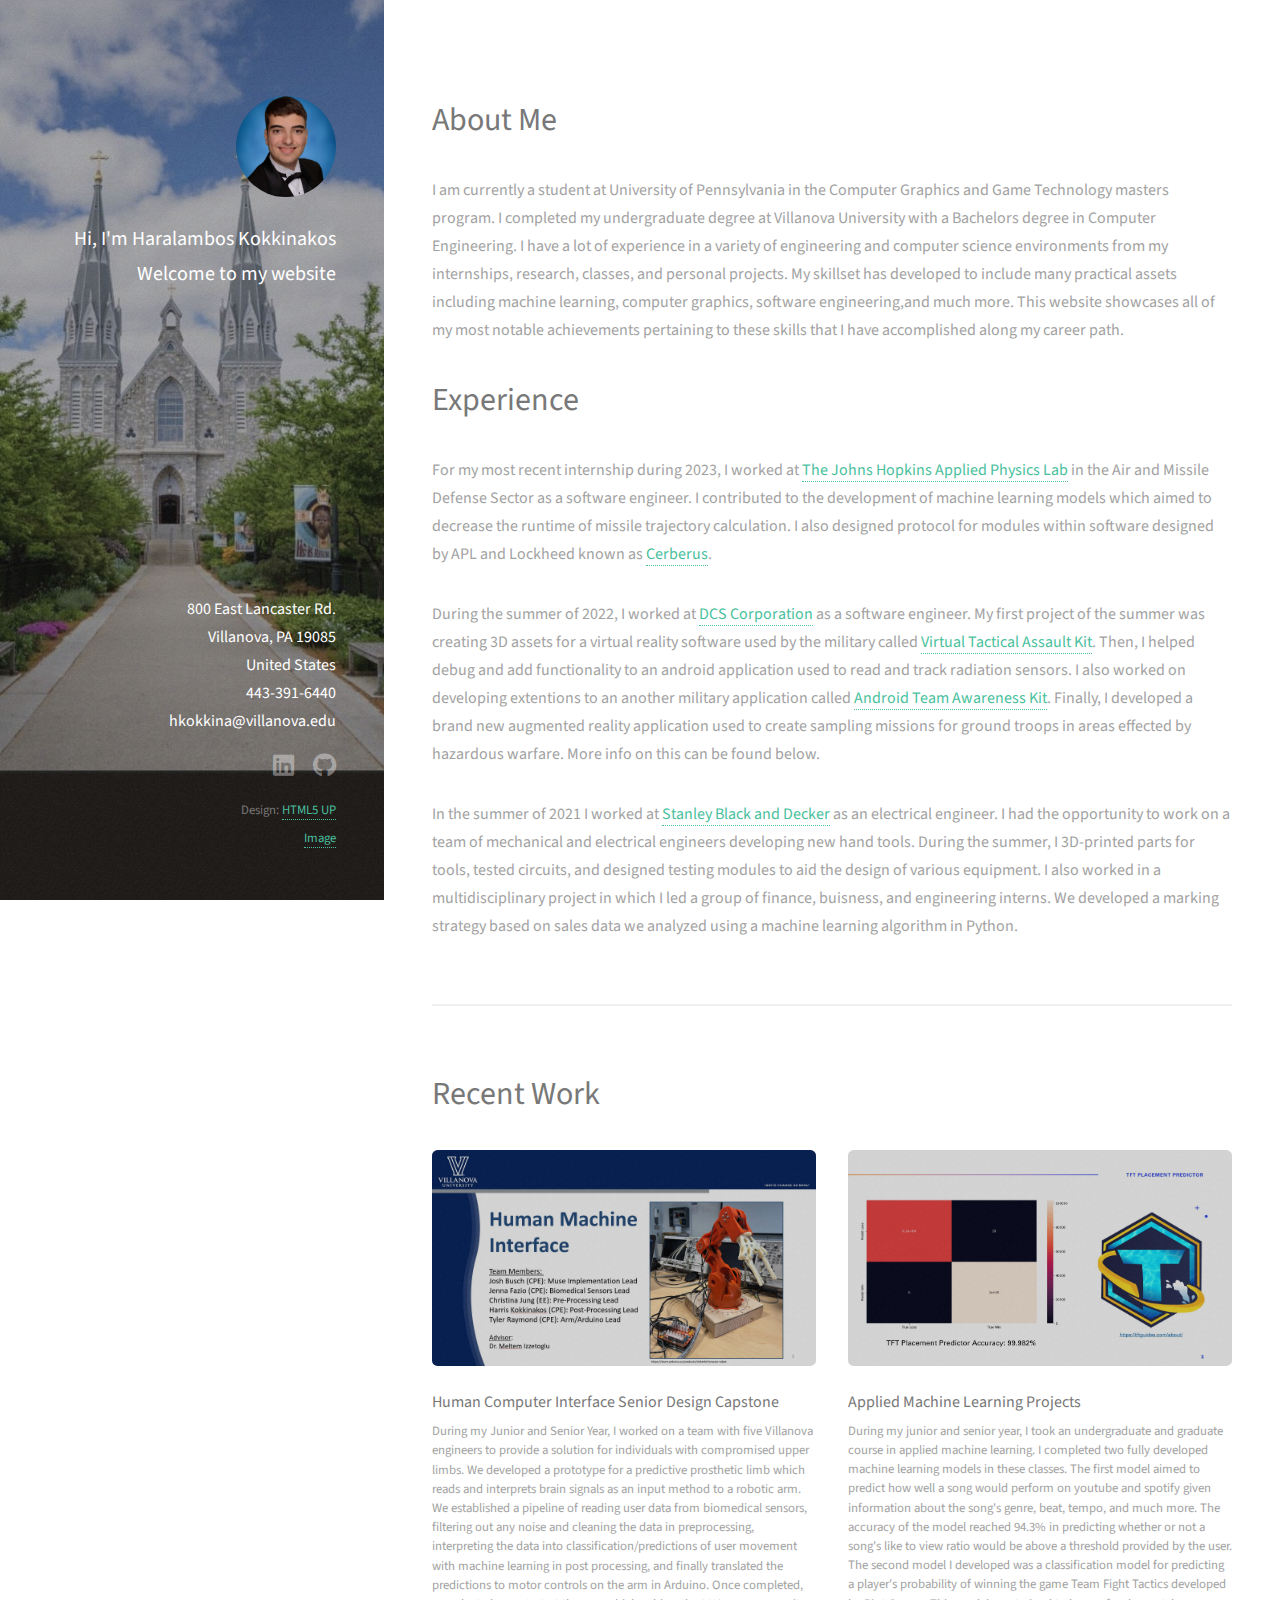
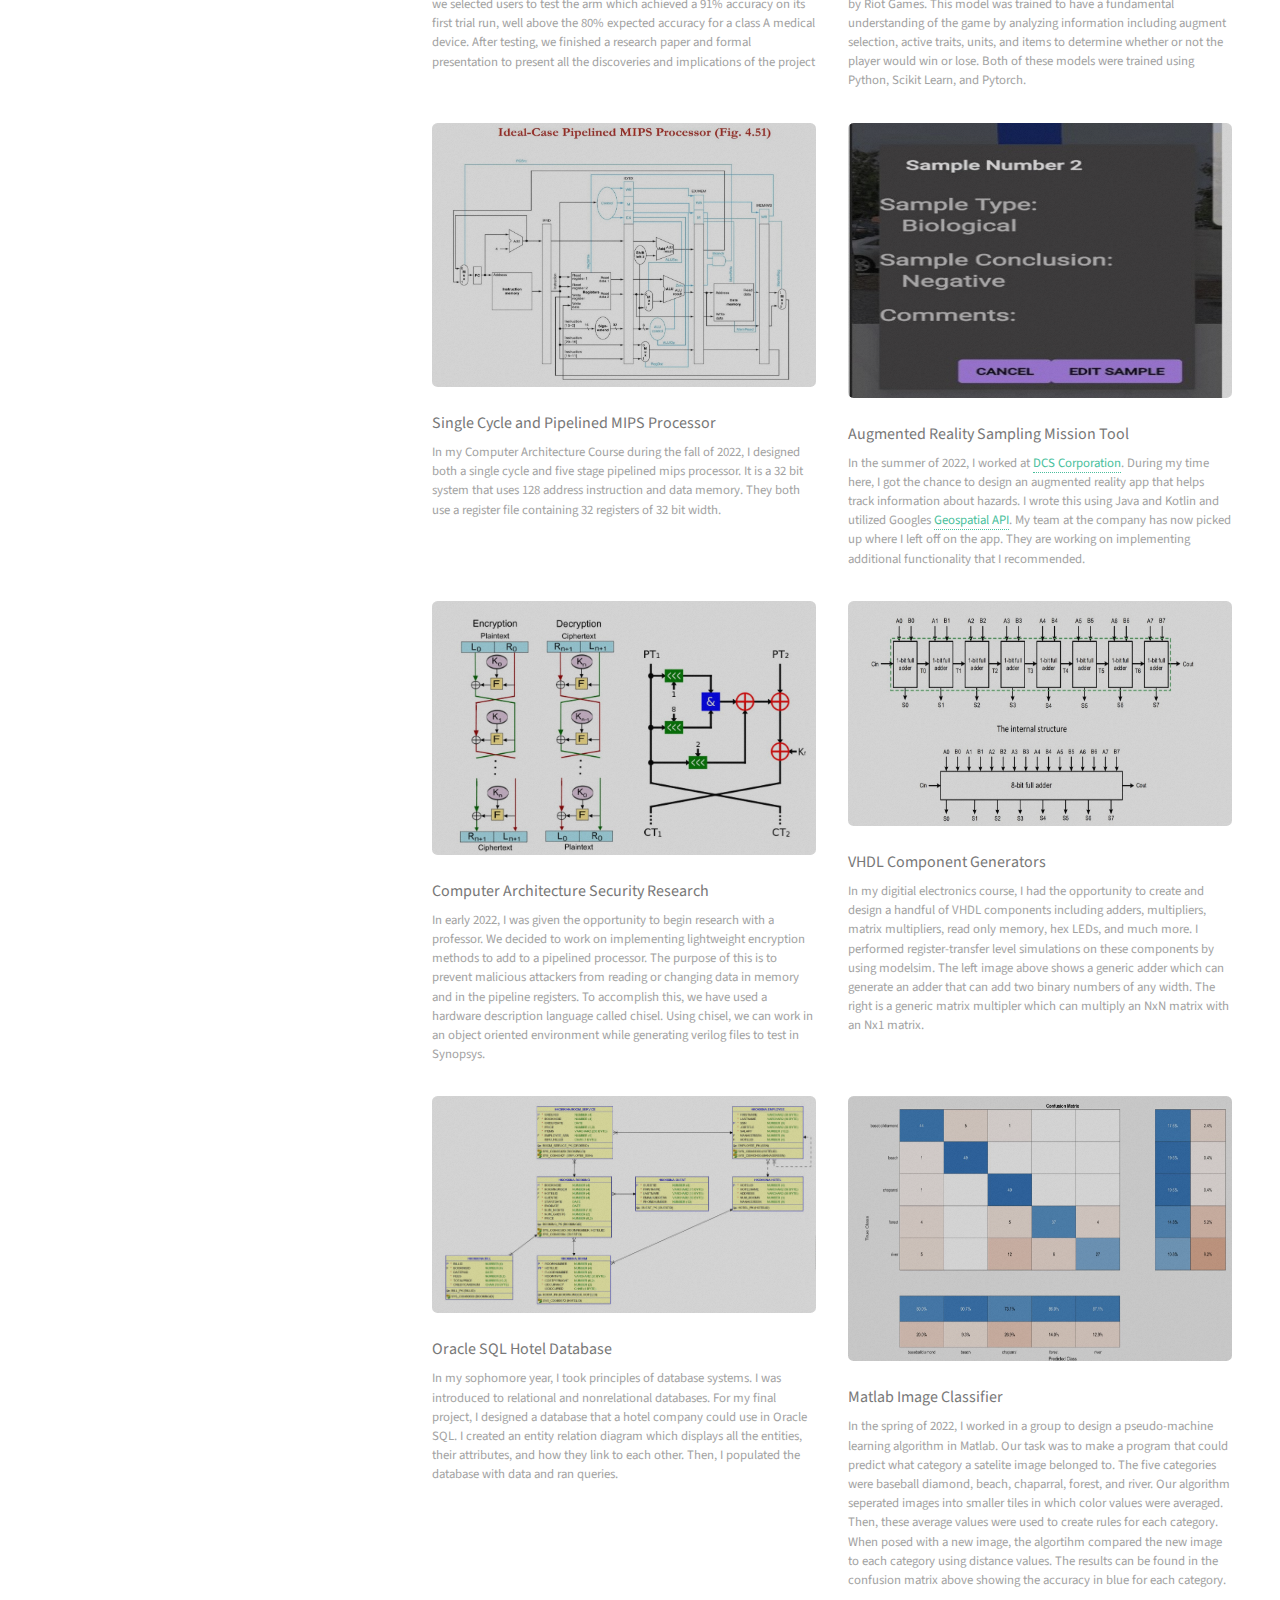
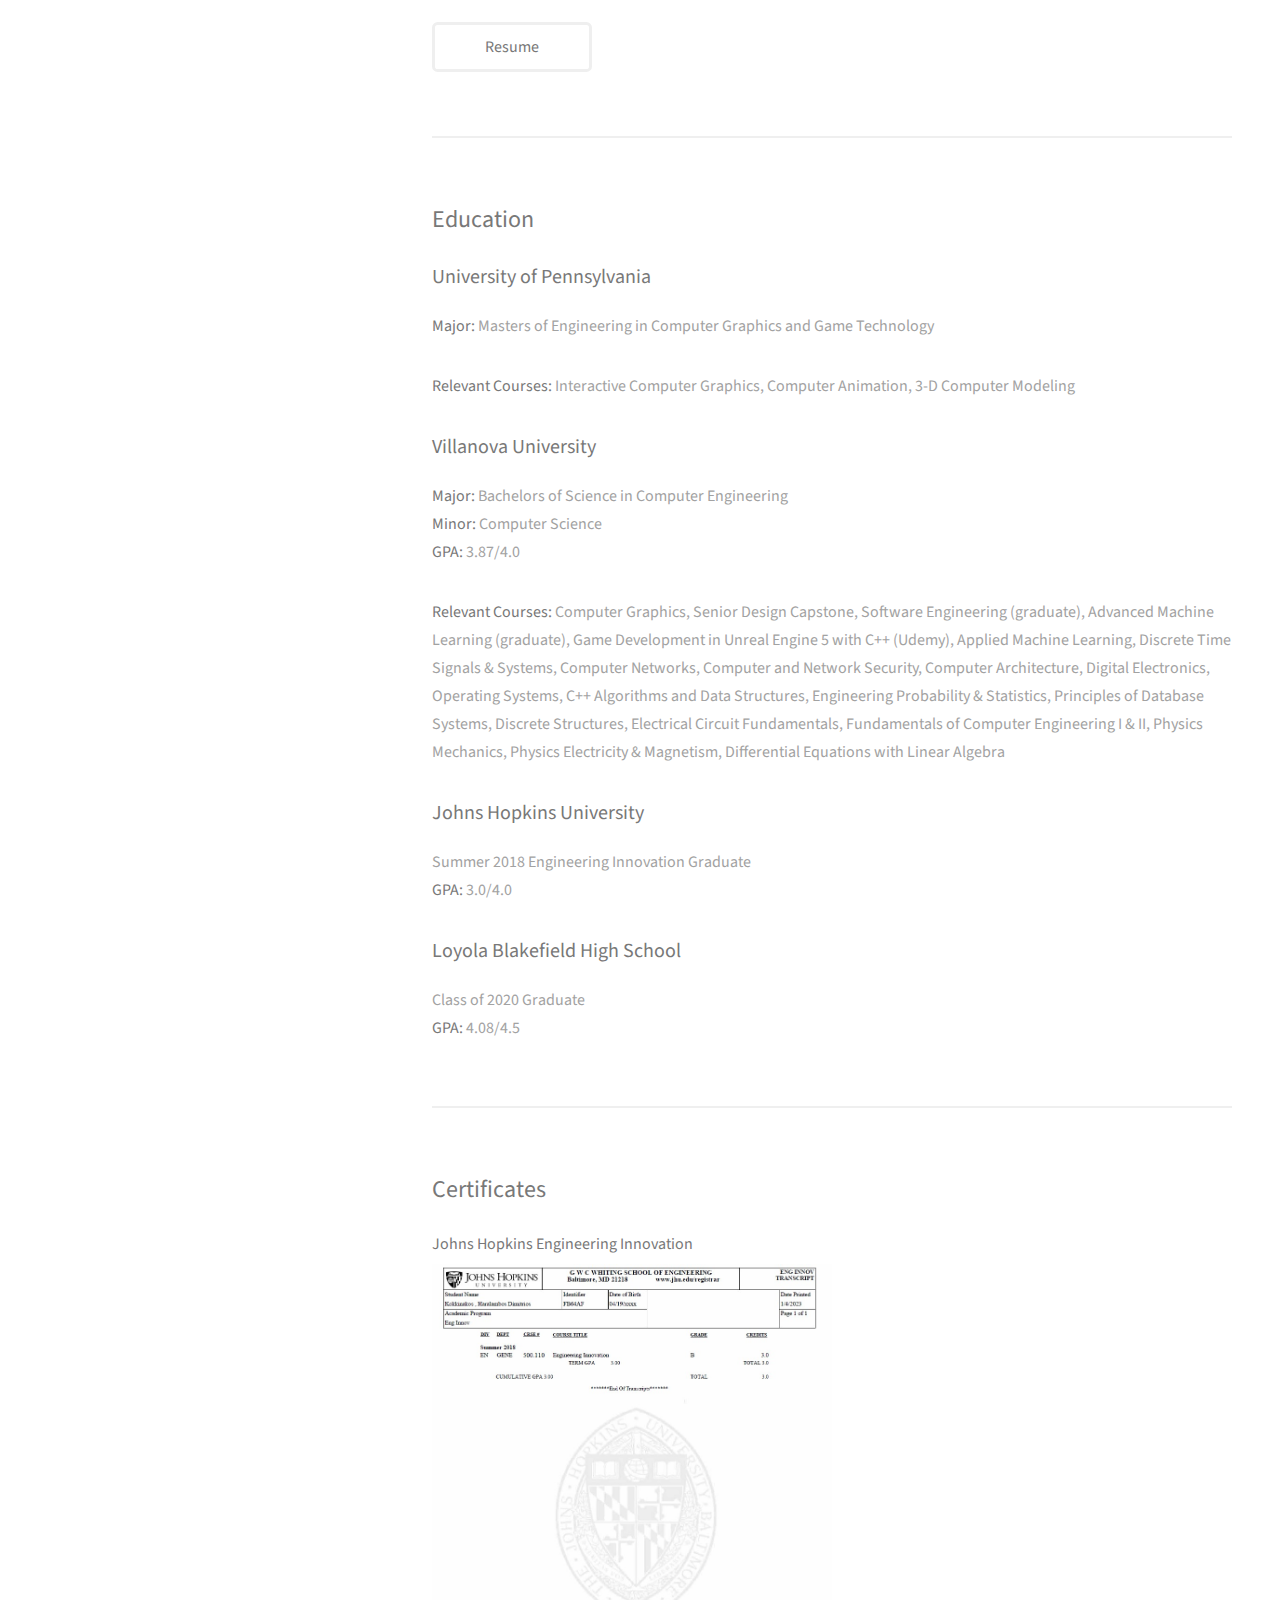
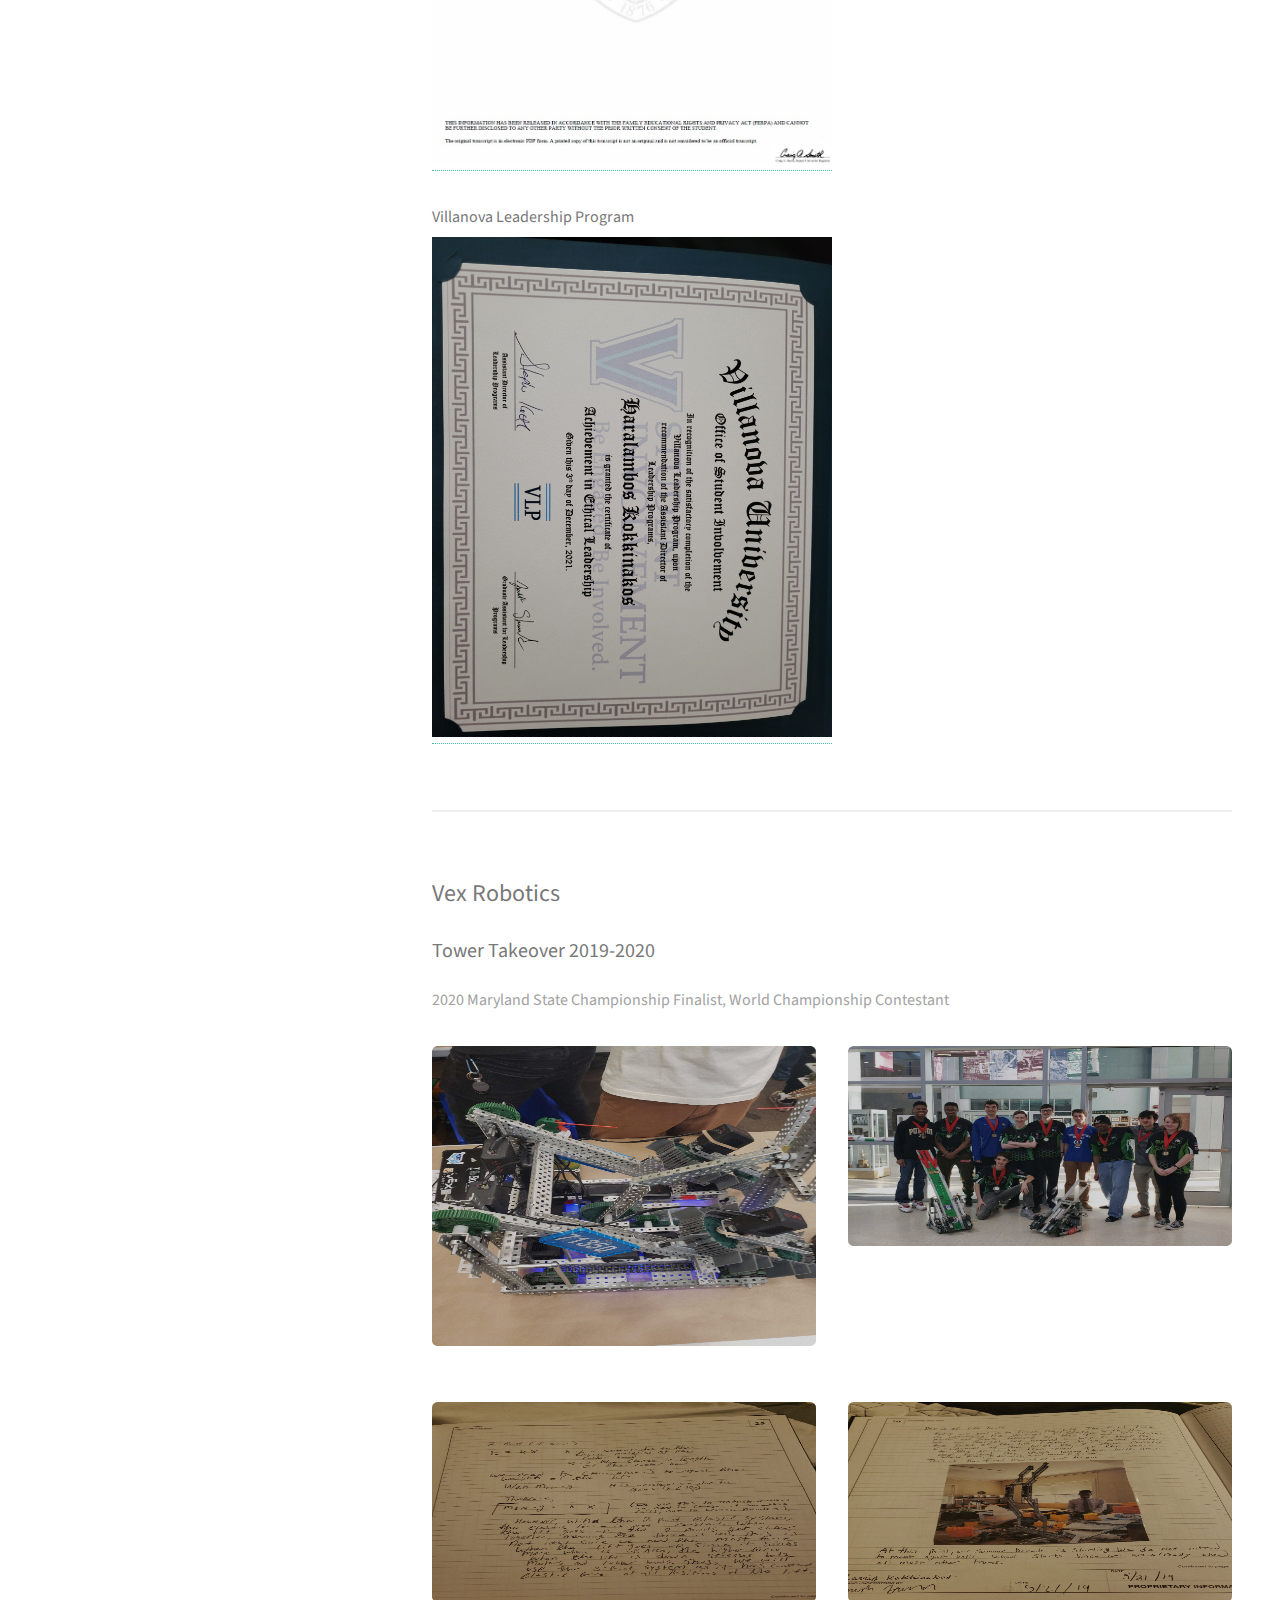
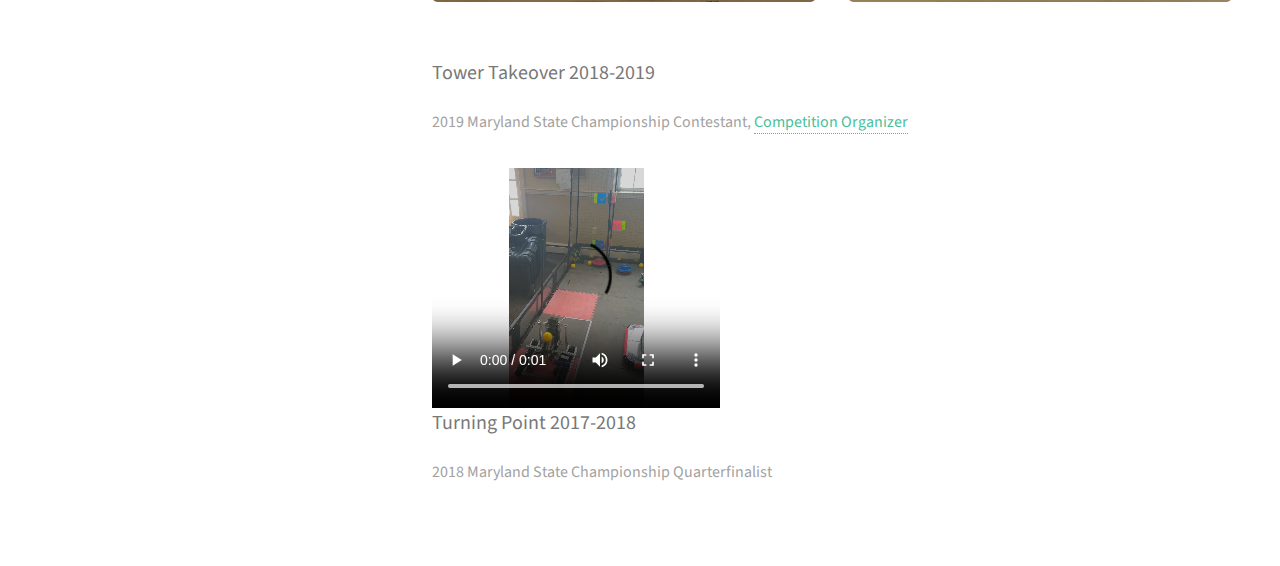
==== commit 7f02a3a3: "updated to include upenn and new resume. need to add recent projects and skills" ====
--- a/index.html
+++ b/index.html
@@ -44,7 +44,18 @@
 							<h2>About Me</h2>
 						</header>
 						<p>
-							I am a senior computer engineering studying at Villanova University with a minor in computer science. My goal as a computer engineer is to be a versatile problem solver. I excel in various programming languages such as Python, Java, C, C++, VHDL, Matlab, and many more. I am currently working on my senior design project which aims to use brain signals to train machine learning models which can control a robotic prosthetic arm. I am also teaching myself game design in Unreal Engine 5 where I am working on my own RPG. Finally, I currently a teaching assistant for the department of electrical and computer engineering here at Villanova.
+							I am currently a student at University of Pennsylvania in the Computer Graphics and Game Technology masters program. 
+							I completed my undergraduate degree at Villanova University with a Bachelors degree in Computer Engineering.
+							I have a lot of experience in a variety of engineering and computer science environments from my internships, research, classes, and personal projects.
+							My skillset has developed to include many practical assets including machine learning, computer graphics, software engineering,and much more. 
+							This website showcases all of my most notable achievements pertaining to these skills that I have accomplished along my career path.
+
+							<!--I am a senior computer engineering studying at Villanova University with a minor in computer science. 
+							My goal as a computer engineer is to be a versatile problem solver. 
+							I excel in various programming languages such as Python, Java, C, C++, VHDL, Matlab, and many more. 
+							I am currently working on my senior design project which aims to use brain signals to train machine learning models which can control a robotic prosthetic arm. 
+							I am also teaching myself game design in Unreal Engine 5 where I am working on my own RPG. 
+							Finally, I currently a teaching assistant for the department of electrical and computer engineering here at Villanova.-->
 						</p>
 						<header class="major">
 							<h2>Experience</h2>
@@ -135,10 +146,17 @@
 					
 					<section>
 						<h2>Education</h2>
+						<h3>University of Pennsylvania</h3>
+						<p><b>Major:</b> Masters of Engineering in Computer Graphics and Game Technology<bsr />
+						</p>
+						<!--<b>GPA:</b> /4.0<br />
+						<p>-->
+							<b>Relevant Courses:</b>  Interactive Computer Graphics, Computer Animation, 3-D Computer Modeling
+						</p>
 						<h3>Villanova University</h3>
-						<p><b>Major:</b> Computer Engineering<br />
+						<p><b>Major:</b> Bachelors of Science in Computer Engineering<br />
 							<b>Minor:</b> Computer Science<br />
-							<b>GPA:</b> 3.85/4.0<br />
+							<b>GPA:</b> 3.87/4.0<br />
 						</p>
 						<p>
 							<b>Relevant Courses:</b>  Computer Graphics, Senior Design Capstone, Software Engineering (graduate), Advanced Machine Learning (graduate), Game Development in Unreal Engine 5 with C++ (Udemy), Applied Machine Learning, Discrete Time Signals & Systems, Computer Networks, Computer and Network Security, Computer Architecture, Digital Electronics, Operating Systems, C++ Algorithms and Data Structures, Engineering Probability & Statistics, Principles of Database Systems, Discrete Structures, Electrical Circuit Fundamentals, Fundamentals of Computer Engineering I & II, Physics Mechanics, Physics Electricity & Magnetism, Differential Equations with Linear Algebra
@@ -149,7 +167,7 @@
 							<b>GPA:</b> 3.0/4.0
 						</p>
 						<h3>Loyola Blakefield High School</h3>
-						<p>
+						<p>	
 							Class of 2020 Graduate<br />
 							<b>GPA:</b> 4.08/4.5
 						</p>
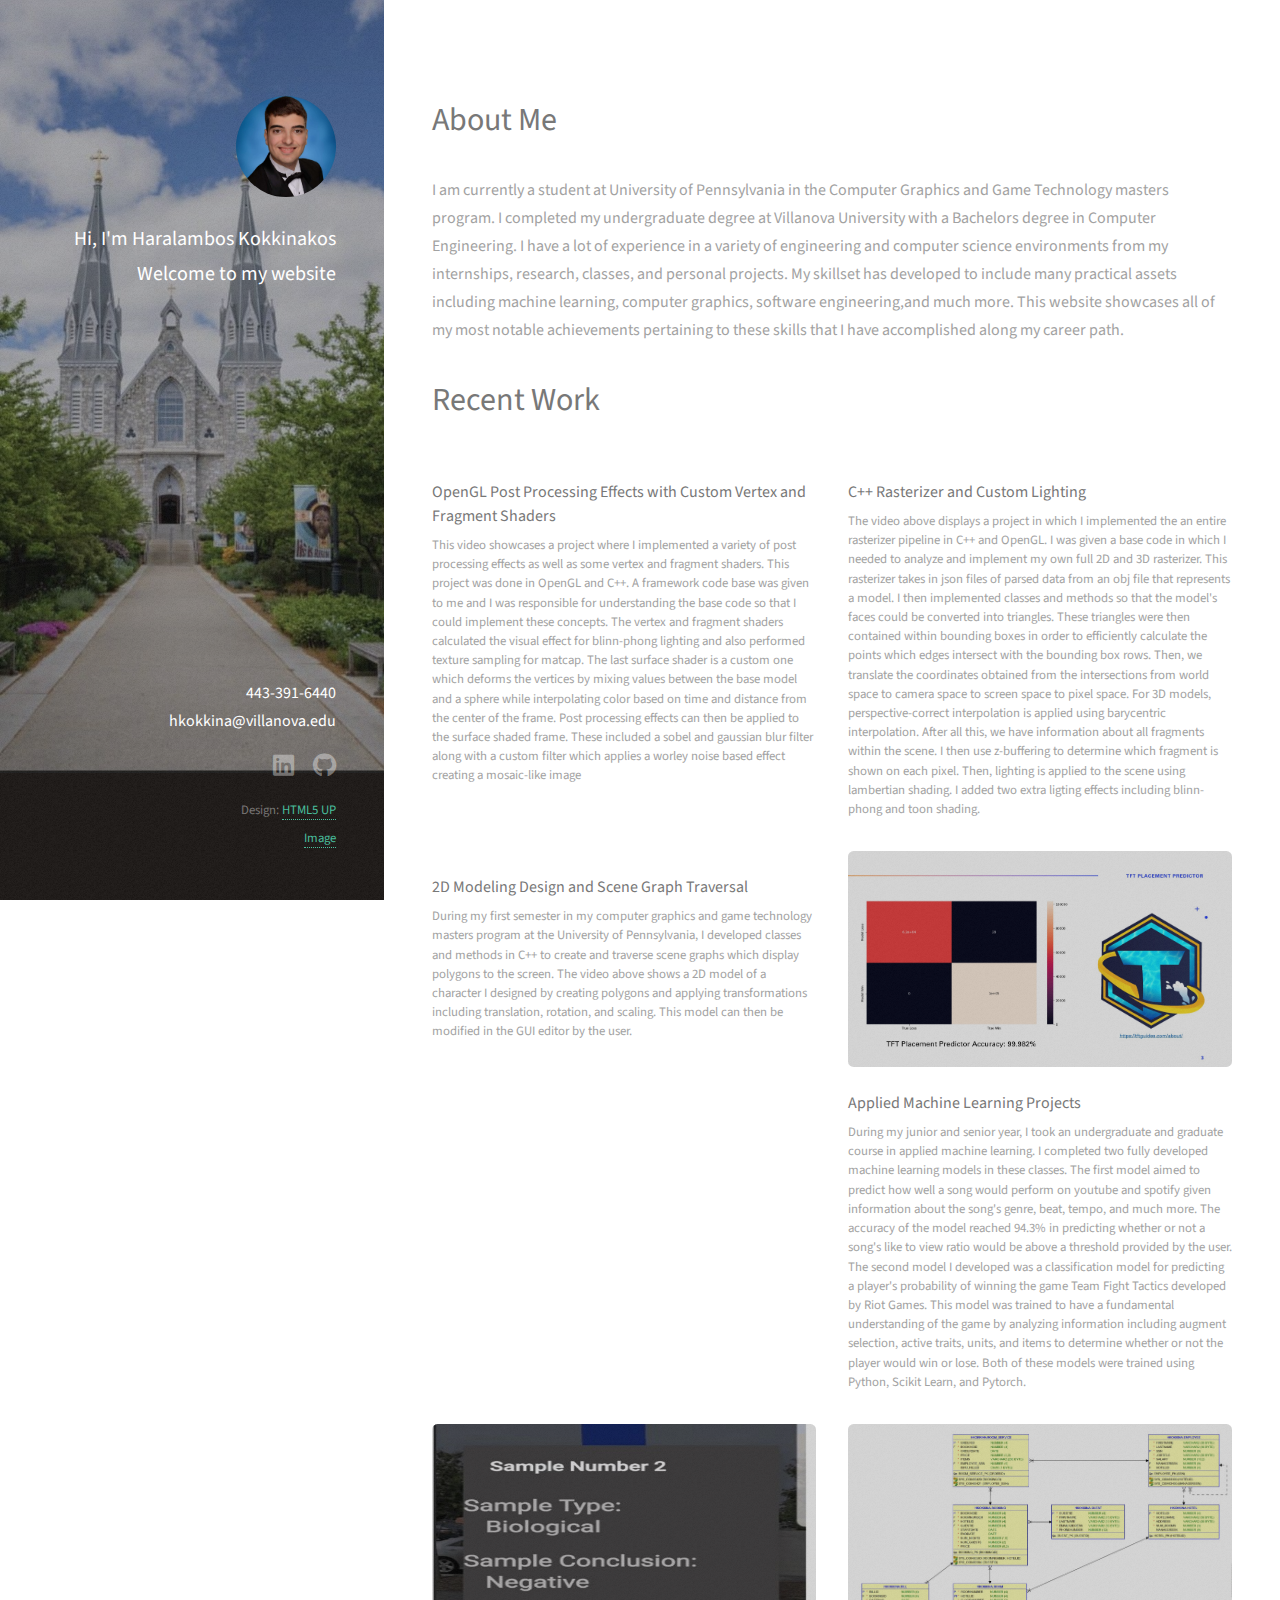
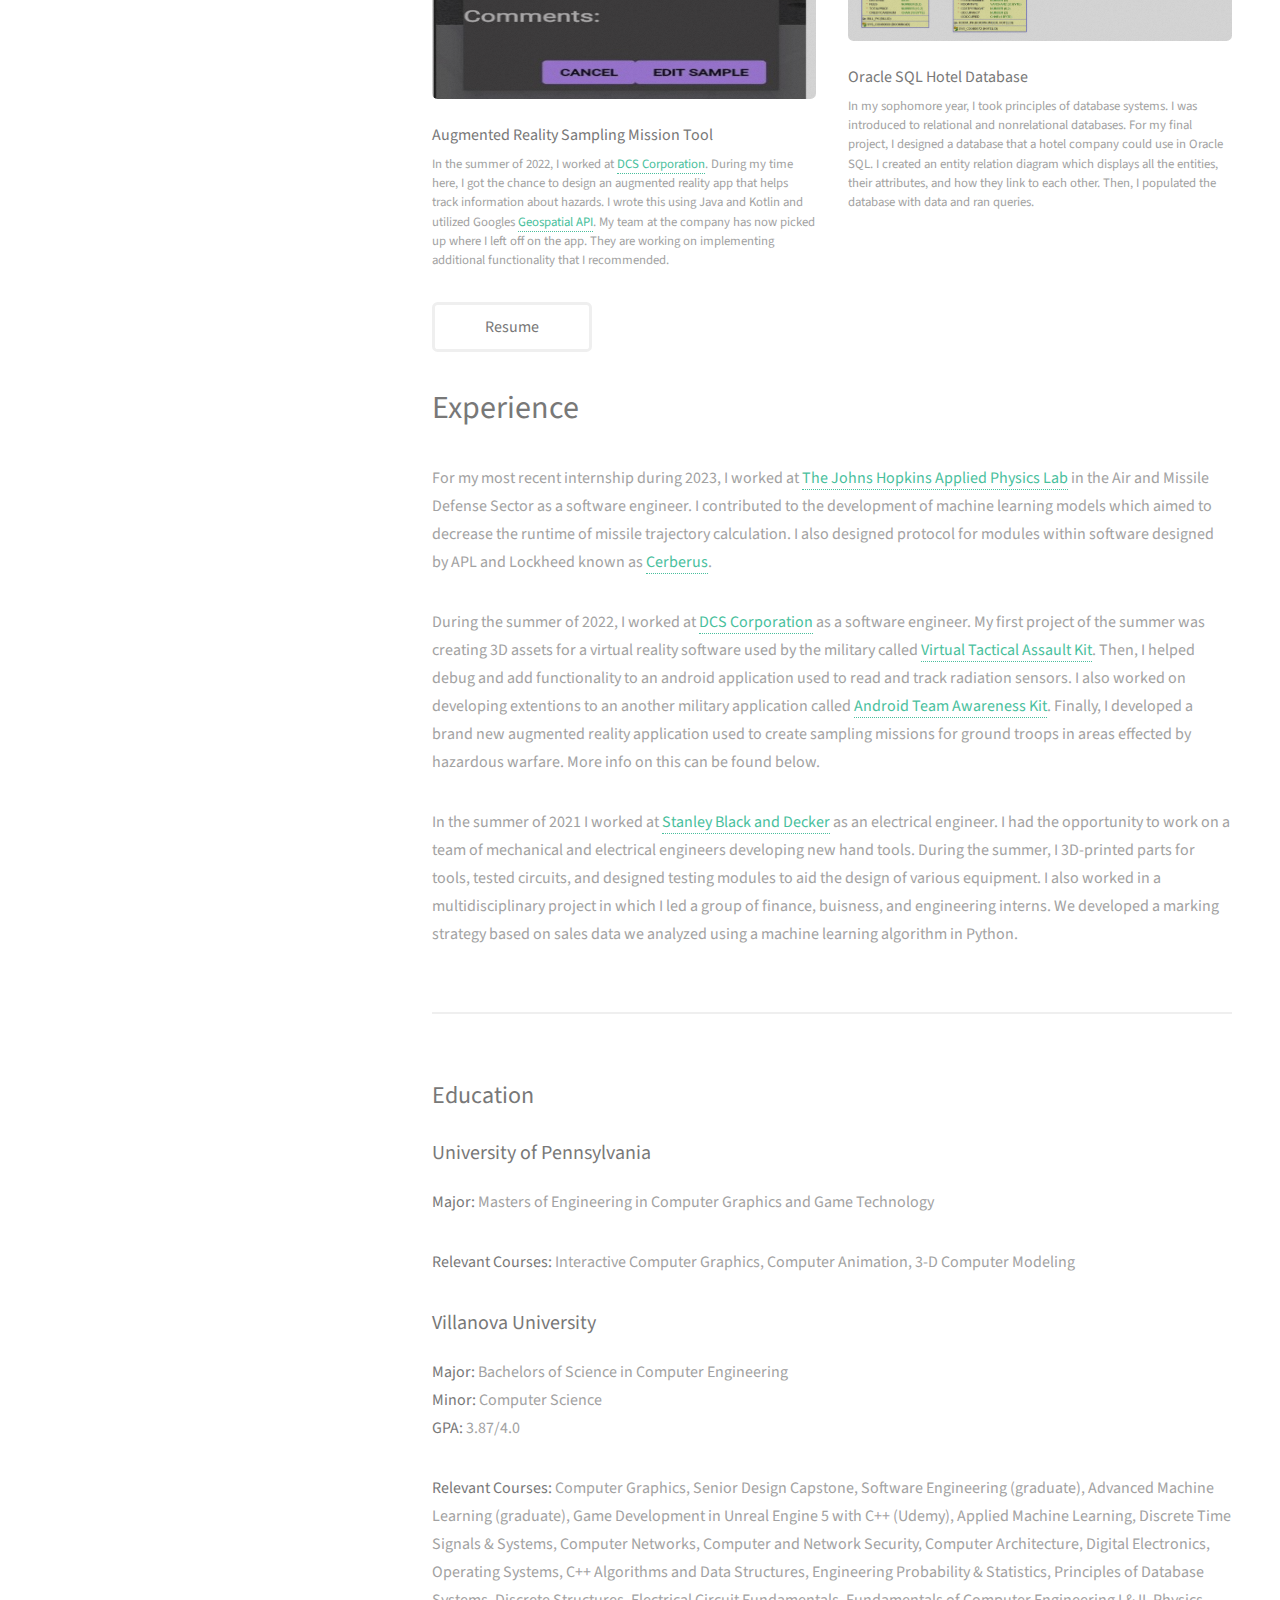
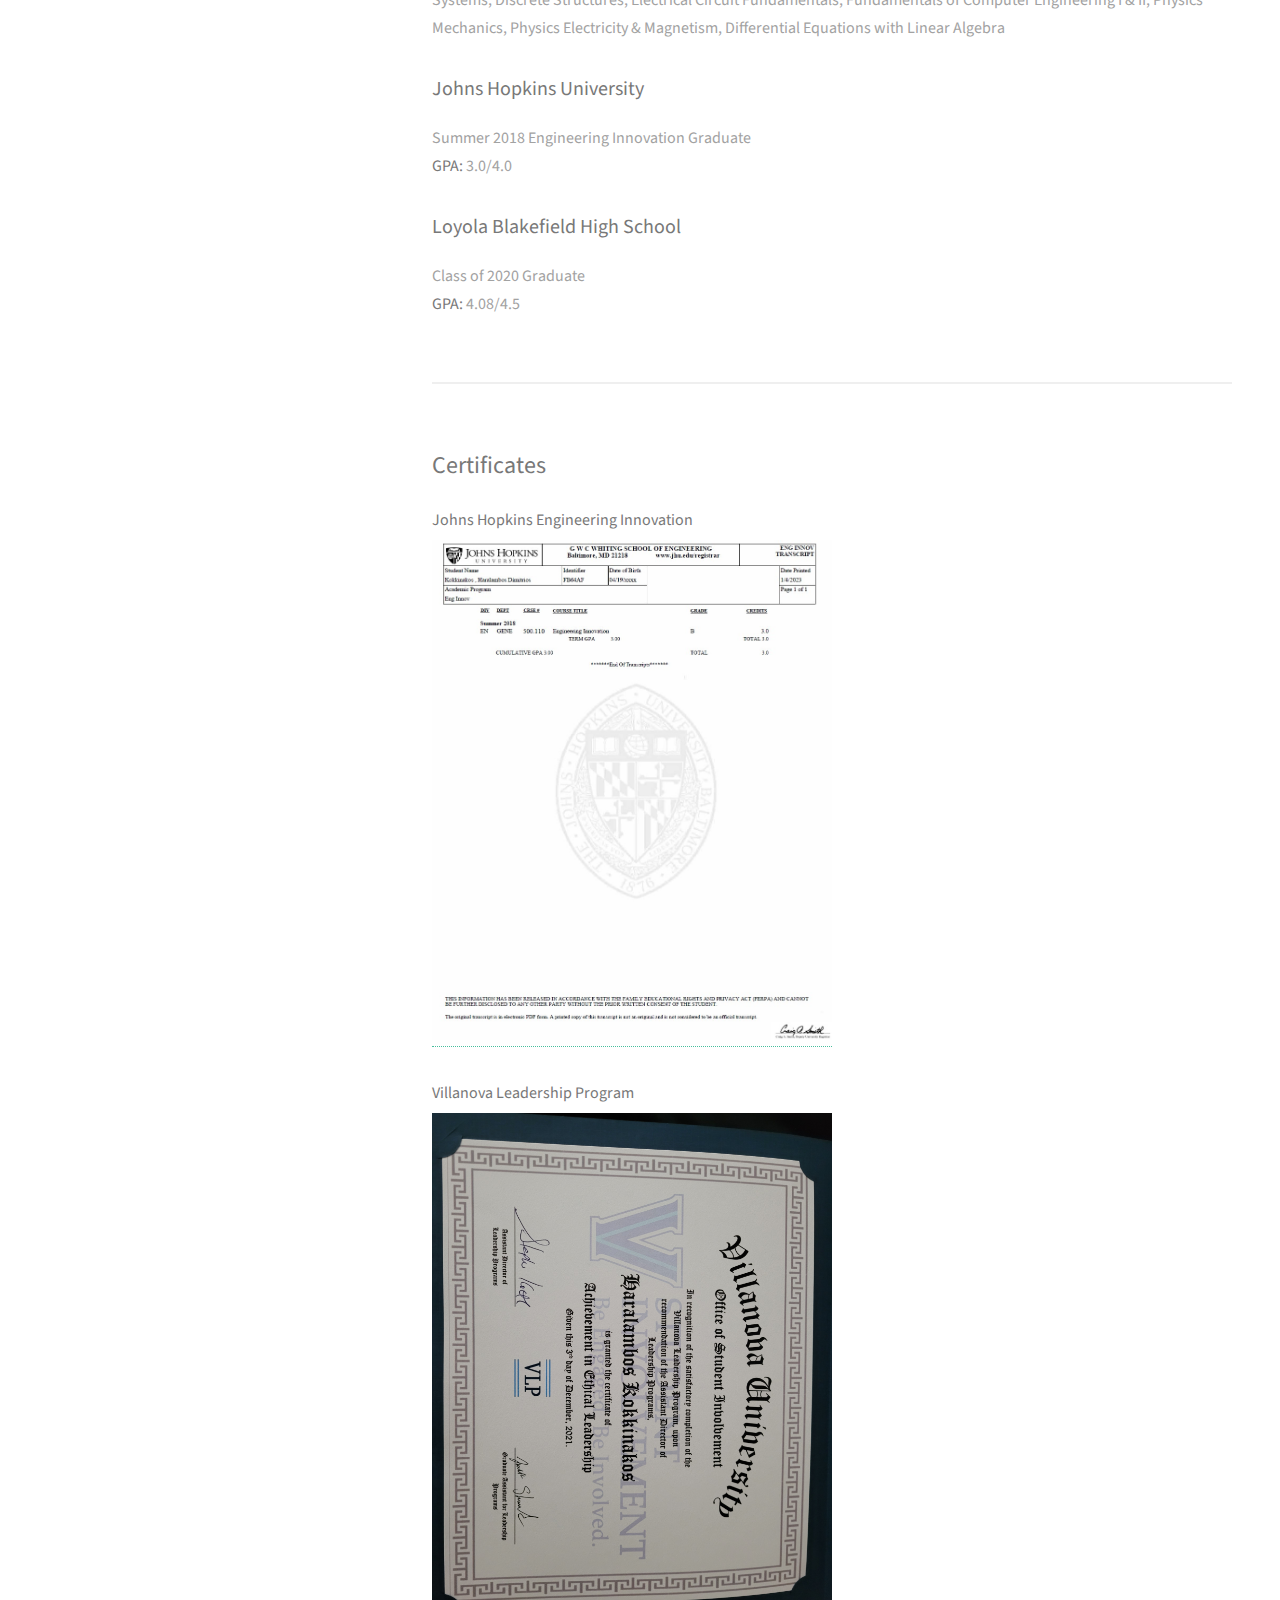
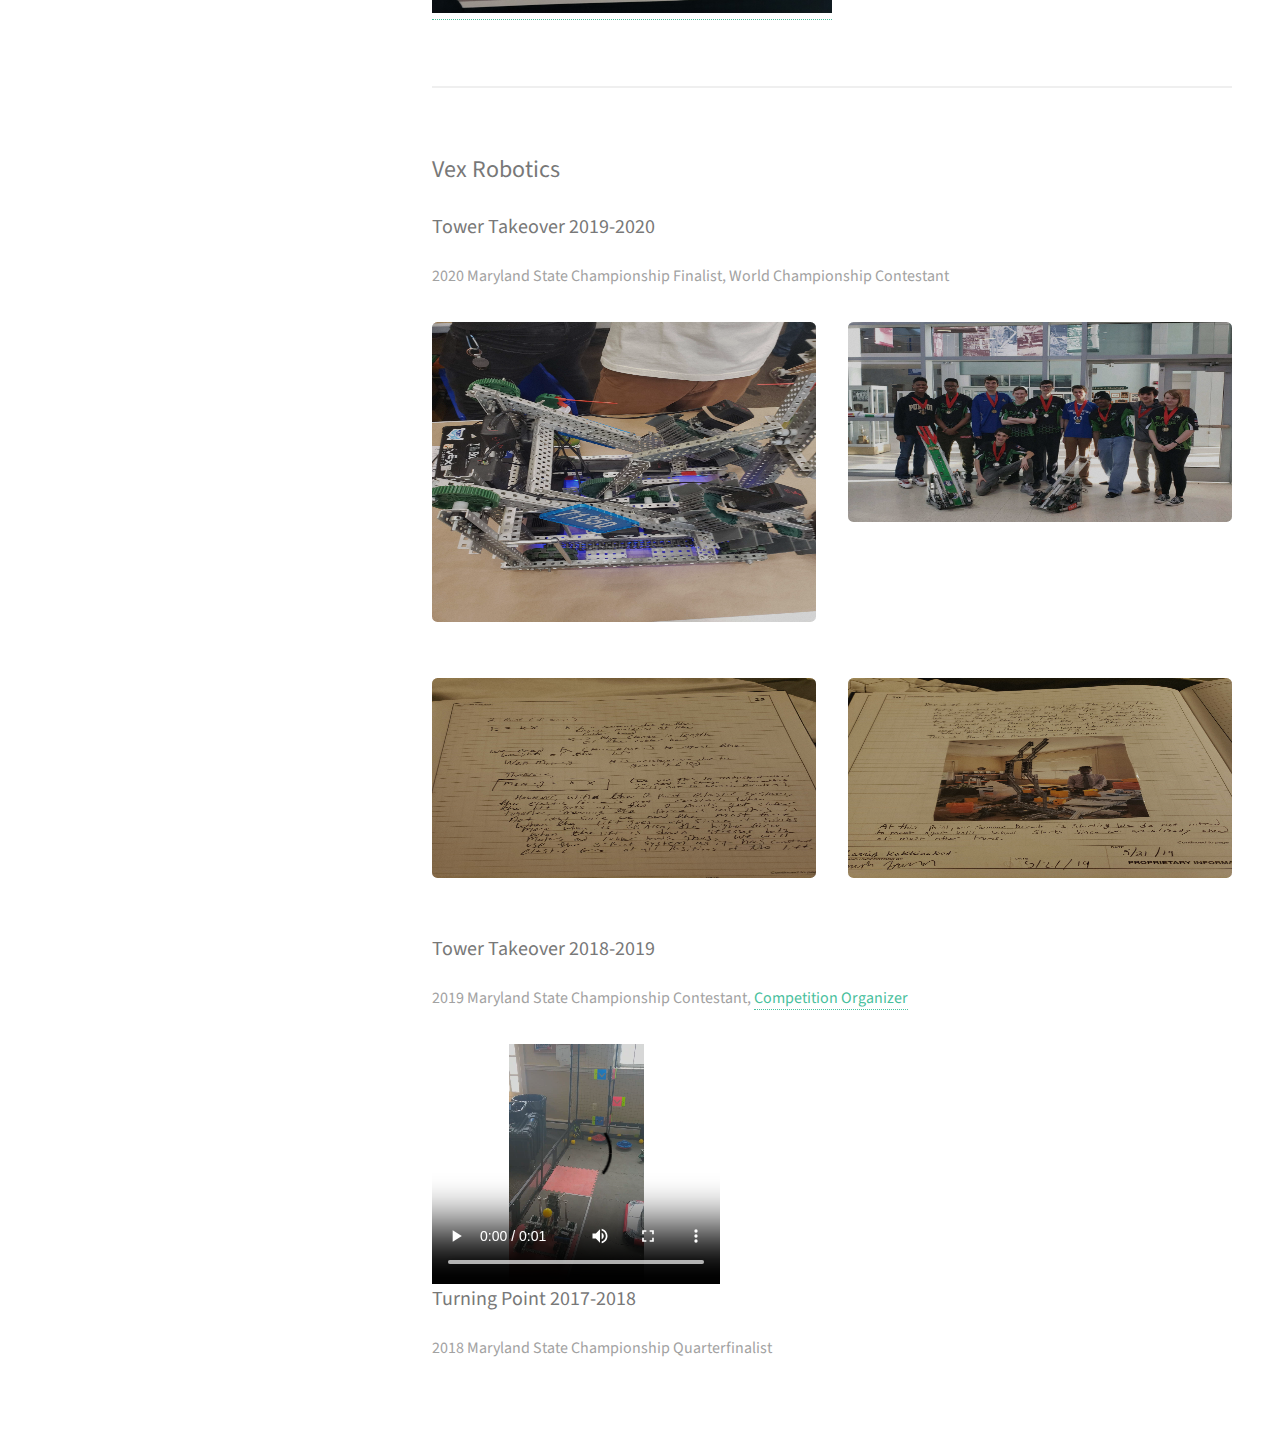
==== commit 52b7705a: "updated 10-16-25" ====
--- a/index.html
+++ b/index.html
@@ -26,9 +26,7 @@
 					<b>Welcome to my website</b><br /></h1>
 				</div>
 				<div class="labeled-icons">
-						<b>800 East Lancaster Rd.<br />
-						Villanova, PA 19085<br />
-						United States<br />
+						<b>
 						443-391-6440 <br />
 						hkokkina@villanova.edu</b>
 				</div>
@@ -57,23 +55,6 @@
 							I am also teaching myself game design in Unreal Engine 5 where I am working on my own RPG. 
 							Finally, I currently a teaching assistant for the department of electrical and computer engineering here at Villanova.-->
 						</p>
-						<header class="major">
-							<h2>Experience</h2>
-						</header>
-						<p>
-							For my most recent internship during 2023, I worked at <a href="https://www.jhuapl.edu/">The Johns Hopkins Applied Physics Lab</a> in the Air and Missile Defense Sector as a software engineer. I contributed to the development of machine learning models which aimed to decrease the runtime of missile trajectory calculation. I also designed protocol for modules within software designed by APL and Lockheed known as <a href="https://www.youtube.com/watch?v=dkGYq1kUNcY">Cerberus</a>.
-						</p>
-						<p>
-							During the summer of 2022, I worked at <a href="https://www.dcscorp.com/">DCS Corporation</a> as a software engineer. My first project of the summer was creating 3D assets for a virtual reality software used by the military called <a href="https://virtualheroes.com/cs-virtual-tactical-assault-kit/">Virtual Tactical Assault Kit</a>. Then, I helped debug and add functionality to an android application used to read and track radiation sensors. I also worked on developing extentions to an another military application called <a href="https://www.civtak.org/">Android Team Awareness Kit</a>. Finally, I developed a brand new augmented reality application used to create sampling missions for ground troops in areas effected by hazardous warfare. More info on this can be found below.
-						</p>
-						<p>
-							In the summer of 2021 I worked at <a href="https://www.stanleyblackanddecker.com/">Stanley Black and Decker</a> as an electrical engineer. I had the opportunity to work on a team of mechanical and electrical engineers developing new hand tools. During the summer, I 3D-printed parts for tools, tested circuits, and designed testing modules to aid the design of various equipment. I also worked in a multidisciplinary project in which I led a group of finance, buisness, and engineering interns. We developed a marking strategy based on sales data we analyzed using a machine learning algorithm in Python.
-						</p>
-						
-						<!-- <ul class="actions">
-							<li><a href="#" class="button">Learn More</a></li>
-						</ul> -->
-					</section>
 
 				<!-- Two -->
 					<section id="two">
@@ -85,14 +66,32 @@
 								3. 
 							 -->
 							 <article class="col-6 col-12-xsmall work-item">
-								<a href="images/fulls/HMI.jpg" class="image fit thumb"><img src="images/thumbs/HMI.jpg" alt="" /></a>
-								<h3>Human Computer Interface Senior Design Capstone</h3>
-								<p> During my Junior and Senior Year, I worked on a team with five Villanova engineers to provide a solution for individuals with compromised
-									upper limbs. We developed a prototype for a predictive prosthetic limb which reads and interprets brain signals as an input method to a robotic 
-									arm. We established a pipeline of reading user data from biomedical sensors, filtering out any noise and cleaning the data in preprocessing, 
-									interpreting the data into classification/predictions of user movement with machine learning in post processing, and finally translated the predictions
-									to motor controls on the arm in Arduino. Once completed, we selected users to test the arm which achieved a 91% accuracy on its first trial run, well above the 80% 
-									expected accuracy for a class A medical device. After testing, we finished a research paper and formal presentation to present all the discoveries and implications of the project   </p>
+								<a href="https://vimeo.com/1020405046?share=copy#t=0" class="image fit thumb"><img src="images/thumbs/hw5.jpg" alt="" /></a>
+								<h3>OpenGL Post Processing Effects with Custom Vertex and Fragment Shaders</h3>
+								<p>This video showcases a project where I implemented a variety of post processing effects as well as some vertex and fragment shaders.
+									This project was done in OpenGL and C++. A framework code base was given to me and I was responsible for understanding the base code so that I could implement these concepts. The vertex and fragment shaders calculated
+									the visual effect for blinn-phong lighting and also performed texture sampling for matcap. The last surface shader is a custom one which deforms the vertices by mixing values between the base model and a sphere while 
+									interpolating color based on time and distance from the center of the frame. Post processing effects can then be applied to the surface shaded frame. These included a sobel and gaussian blur filter along with a custom 
+									filter which applies a worley noise based effect creating a mosaic-like image
+								</p>
+							</article>
+							<article class="col-6 col-12-xsmall work-item">
+								<a href="https://vimeo.com/1020403716" class="image fit thumb"><img src="images/thumbs/hw3.jpg" alt="" /></a>
+								<h3>C++ Rasterizer and Custom Lighting</h3>
+								<p> The video above displays a project in which I implemented the an entire rasterizer pipeline in C++ and OpenGL. I was given a base code in which I 
+									needed to analyze and implement my own full 2D and 3D rasterizer. This rasterizer takes in json files of parsed data from an obj file that represents a model. I then implemented classes and methods so that the model's faces could
+									be converted into triangles. These triangles were then contained within bounding boxes in order to efficiently calculate the points which edges intersect with the bounding box rows. 
+									Then, we translate the coordinates obtained from the intersections from world space to camera space to screen space to pixel space. 
+									For 3D models, perspective-correct interpolation is applied using barycentric interpolation. After all this, we have information about all fragments within the scene. I then use z-buffering to determine which fragment is shown on each pixel. 
+									Then, lighting is applied to the scene using lambertian shading. I added two extra ligting effects including blinn-phong and toon shading. 
+   								</p>
+							</article>
+							<article class="col-6 col-12-xsmall work-item">
+								<a href="https://vimeo.com/1020401342?share=copy#t=0" class="image fit thumb"><img src="images/thumbs/hw2.jpg" alt="" /></a>
+								<h3>2D Modeling Design and Scene Graph Traversal</h3>
+								<p>During my first semester in my computer graphics and game technology masters program at the University of Pennsylvania, I developed classes and methods in C++ to create and traverse scene graphs which display polygons to the screen.
+									The video above shows a 2D model of a character I designed by creating polygons and applying transformations including translation, rotation, and scaling. This model can then be modified in the GUI editor by the user. 
+								</p>
 							</article>
 							<article class="col-6 col-12-xsmall work-item">
 								<a href="images/fulls/TFT.jpg" class="image fit thumb"><img src="images/thumbs/TFT.jpg" alt="" /></a>
@@ -106,43 +105,59 @@
 								</p>
 							</article>
 
-							<article class="col-6 col-12-xsmall work-item">
+							<!-- <article class="col-6 col-12-xsmall work-item">
 								<a href="images/fulls/01.jpg" class="image fit thumb"><img src="images/thumbs/01.jpg" alt="" /></a>
 								<h3>Single Cycle and Pipelined MIPS Processor</h3>
 								<p>In my Computer Architecture Course during the fall of 2022, I designed both a single cycle and five stage pipelined mips processor. It is a 32 bit system that uses 128 address instruction and data memory. They both use a register file containing 32 registers of 32 bit width. </p>
-							</article>
+							</article> -->
 							<article class="col-6 col-12-xsmall work-item">
 								<a href="images/fulls/02.jpg" class="image fit thumb"><img src="images/thumbs/02.jpg" alt="" height="275"/></a>
 								<h3>Augmented Reality Sampling Mission Tool</h3>
 								<p>In the summer of 2022, I worked at <a href="https://www.dcscorp.com/">DCS Corporation</a>. During my time here, I got the chance to design an augmented reality app that helps track information about hazards. I wrote this using Java and Kotlin and utilized Googles <a href="https://developers.google.com/ar/develop/geospatial">Geospatial API</a>. My team at the company has now picked up where I left off on the app. They are working on implementing additional functionality that I recommended.</p>
 							</article>
-							<article class="col-6 col-12-xsmall work-item">
+							<!-- <article class="col-6 col-12-xsmall work-item">
 								<a href="images/fulls/06.jpg" class="image fit thumb"><img src="images/thumbs/06.jpg" alt="" /></a>
 								<h3>Computer Architecture Security Research</h3>
 								<p>In early 2022, I was given the opportunity to begin research with a professor. We decided to work on implementing lightweight encryption methods to add to a pipelined processor. The purpose of this is to prevent malicious attackers from reading or changing data in memory and in the pipeline registers. To accomplish this, we have used a hardware description language called chisel. Using chisel, we can work in an object oriented environment while generating verilog files to test in Synopsys.</p>
-							</article>
-							<article class="col-6 col-12-xsmall work-item">
+							</article> -->
+							<!-- <article class="col-6 col-12-xsmall work-item">
 								<a href="images/fulls/03.jpg" class="image fit thumb"><img src="images/thumbs/03.jpg" alt="" height="225"/></a>
 								<h3>VHDL Component Generators</h3>
 								<p>In my digitial electronics course, I had the opportunity to create and design a handful of VHDL components including adders, multipliers, matrix multipliers, read only memory, hex LEDs, and much more. I performed register-transfer level simulations on these components by using modelsim. The left image above shows a generic adder which can generate an adder that can add two binary numbers of any width. The right is a generic matrix multipler which can multiply an NxN matrix with an Nx1 matrix.</p>
-							</article>
+							</article> -->
 							<article class="col-6 col-12-xsmall work-item">
 								<a href="images/fulls/04.jpg" class="image fit thumb"><img src="images/thumbs/04.jpg" alt="" /></a>
 								<h3>Oracle SQL Hotel Database</h3>
 								<p>In my sophomore year, I took principles of database systems. I was introduced to relational and nonrelational databases. For my final project, I designed a database that a hotel company could use in Oracle SQL. I created an entity relation diagram which displays all the entities, their attributes, and how they link to each other. Then, I populated the database with data and ran queries.</p>
 							</article>
-							<article class="col-6 col-12-xsmall work-item">
+							<!-- <article class="col-6 col-12-xsmall work-item">
 								<a href="images/fulls/05.jpg" class="image fit thumb"><img src="images/thumbs/05.jpg" alt="" height="265"/></a>
 								<h3>Matlab Image Classifier</h3>
 								<p>In the spring of 2022, I worked in a group to design a pseudo-machine learning algorithm in Matlab. Our task was to make a program that could predict what category a satelite image belonged to. The five categories were baseball diamond, beach, chaparral, forest, and river. Our algorithm seperated images into smaller tiles in which color values were averaged. Then, these average values were used to create rules for each category. When posed with a new image, the algortihm compared the new image to each category using distance values. The results can be found in the confusion matrix above showing the accuracy in blue for each category.</p>
-							</article>
+							</article> -->
 							
 						</div>
 						<ul class="actions">
 							<li><a href="images/fulls/resume.jpg" class="button">Resume</a></li>
 						</ul>
 					</section>
-
+					<header class="major">
+						<h2>Experience</h2>
+					</header>
+					<p>
+						For my most recent internship during 2023, I worked at <a href="https://www.jhuapl.edu/">The Johns Hopkins Applied Physics Lab</a> in the Air and Missile Defense Sector as a software engineer. I contributed to the development of machine learning models which aimed to decrease the runtime of missile trajectory calculation. I also designed protocol for modules within software designed by APL and Lockheed known as <a href="https://www.youtube.com/watch?v=dkGYq1kUNcY">Cerberus</a>.
+					</p>
+					<p>
+						During the summer of 2022, I worked at <a href="https://www.dcscorp.com/">DCS Corporation</a> as a software engineer. My first project of the summer was creating 3D assets for a virtual reality software used by the military called <a href="https://virtualheroes.com/cs-virtual-tactical-assault-kit/">Virtual Tactical Assault Kit</a>. Then, I helped debug and add functionality to an android application used to read and track radiation sensors. I also worked on developing extentions to an another military application called <a href="https://www.civtak.org/">Android Team Awareness Kit</a>. Finally, I developed a brand new augmented reality application used to create sampling missions for ground troops in areas effected by hazardous warfare. More info on this can be found below.
+					</p>
+					<p>
+						In the summer of 2021 I worked at <a href="https://www.stanleyblackanddecker.com/">Stanley Black and Decker</a> as an electrical engineer. I had the opportunity to work on a team of mechanical and electrical engineers developing new hand tools. During the summer, I 3D-printed parts for tools, tested circuits, and designed testing modules to aid the design of various equipment. I also worked in a multidisciplinary project in which I led a group of finance, buisness, and engineering interns. We developed a marking strategy based on sales data we analyzed using a machine learning algorithm in Python.
+					</p>
+					
+					<!-- <ul class="actions">
+						<li><a href="#" class="button">Learn More</a></li>
+					</ul> -->
+				</section>
 					
 					<section>
 						<h2>Education</h2>
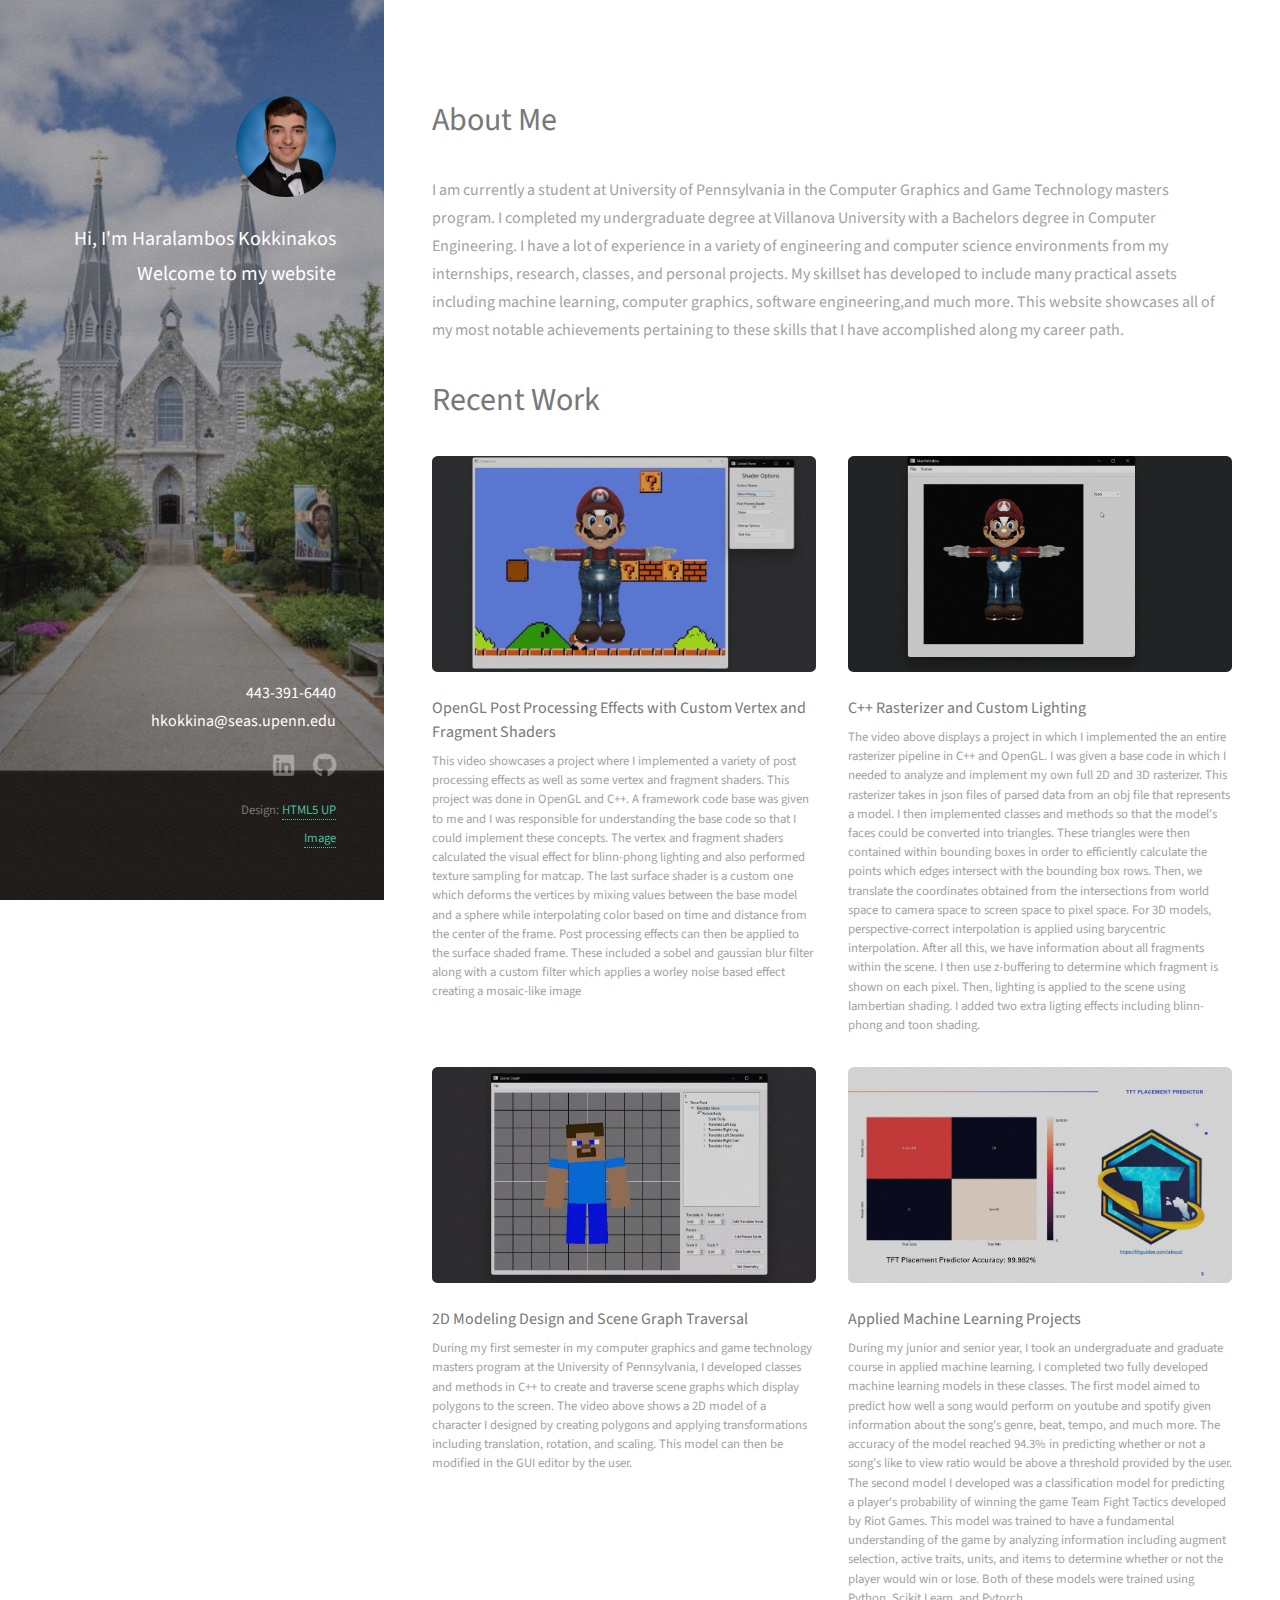
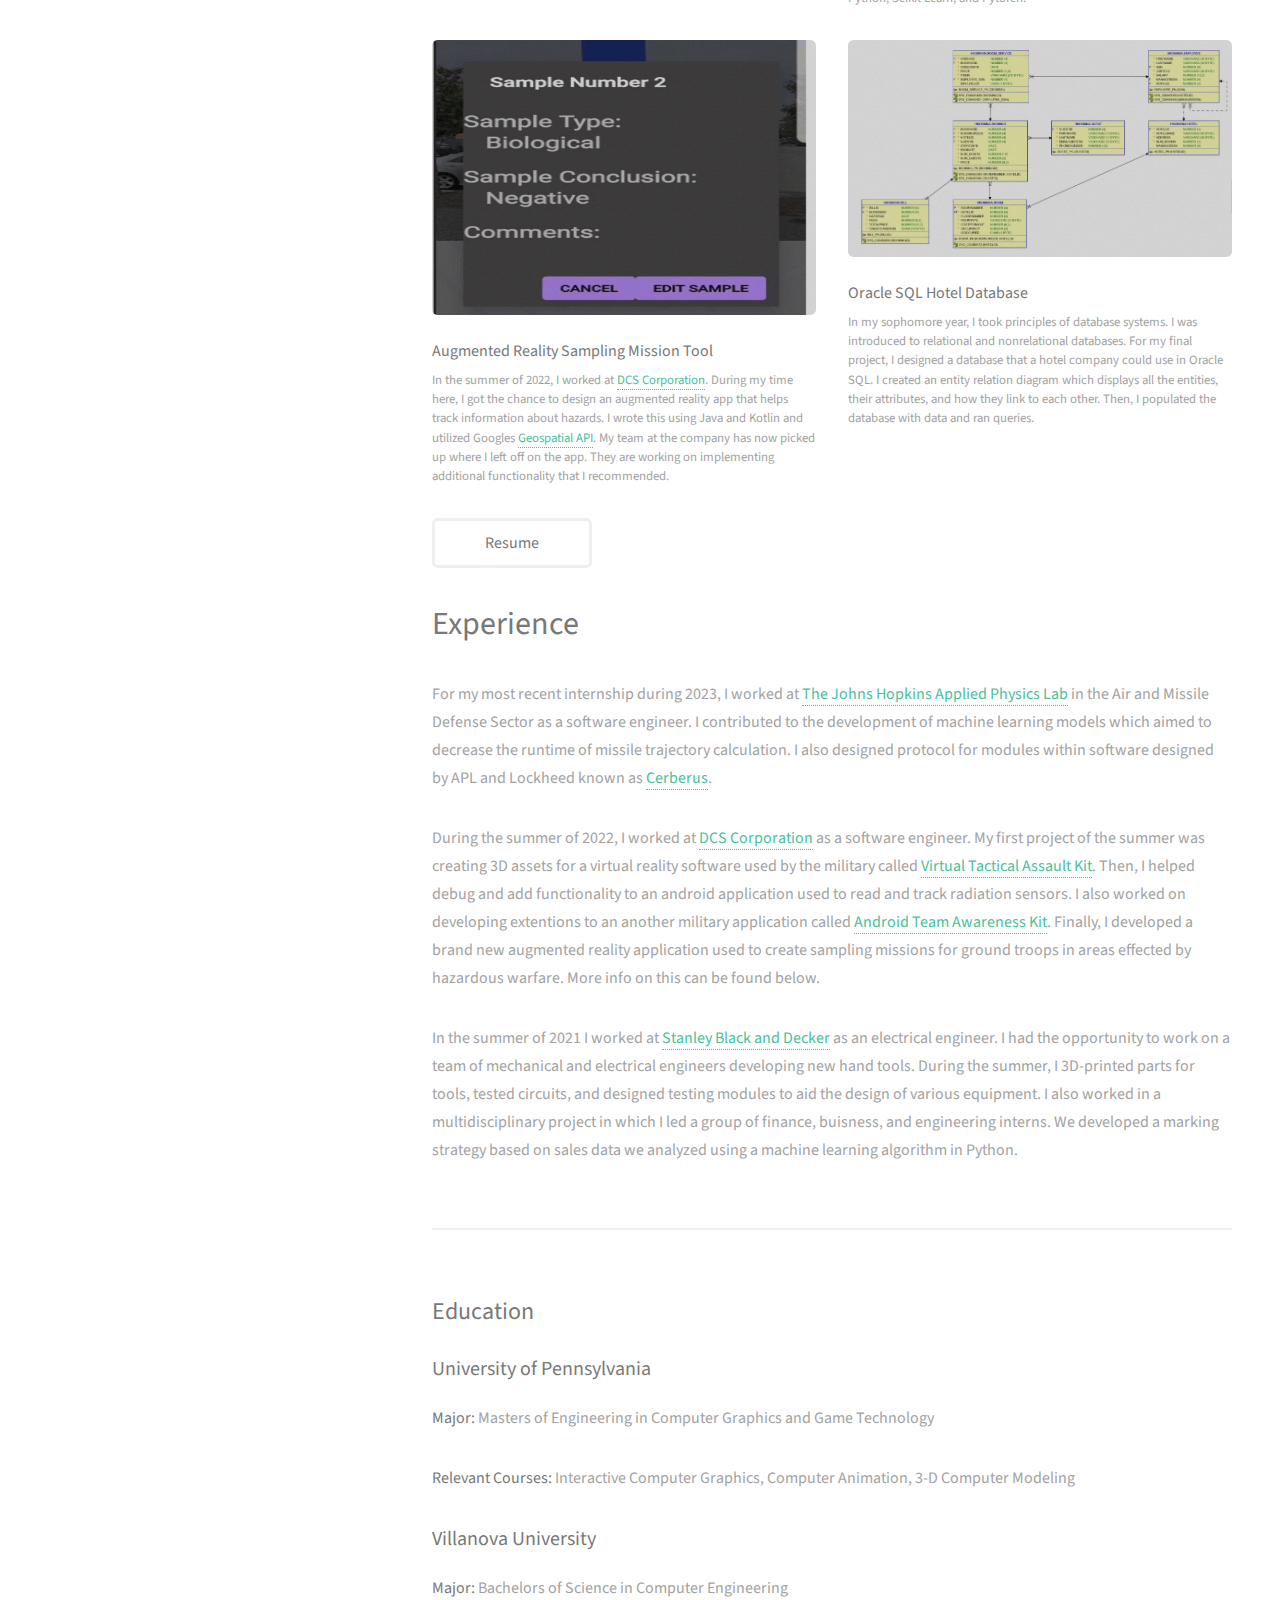
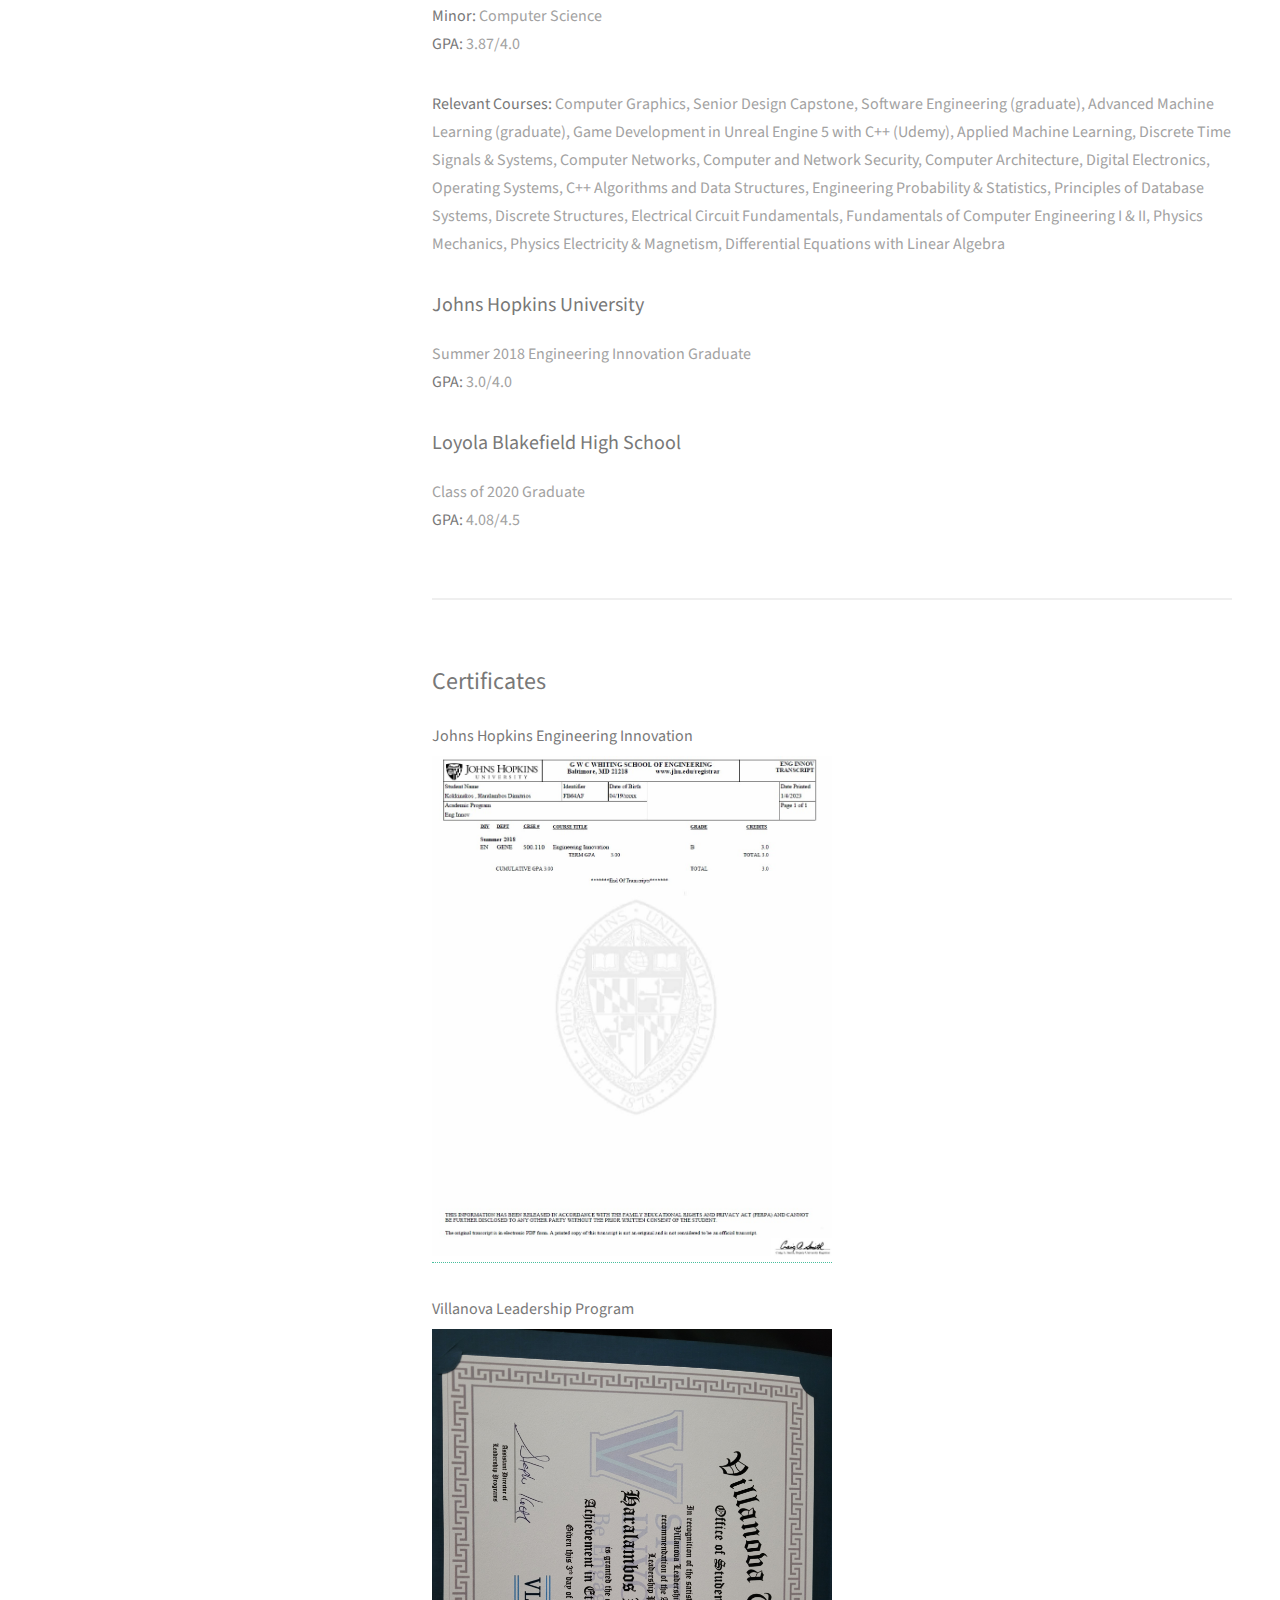
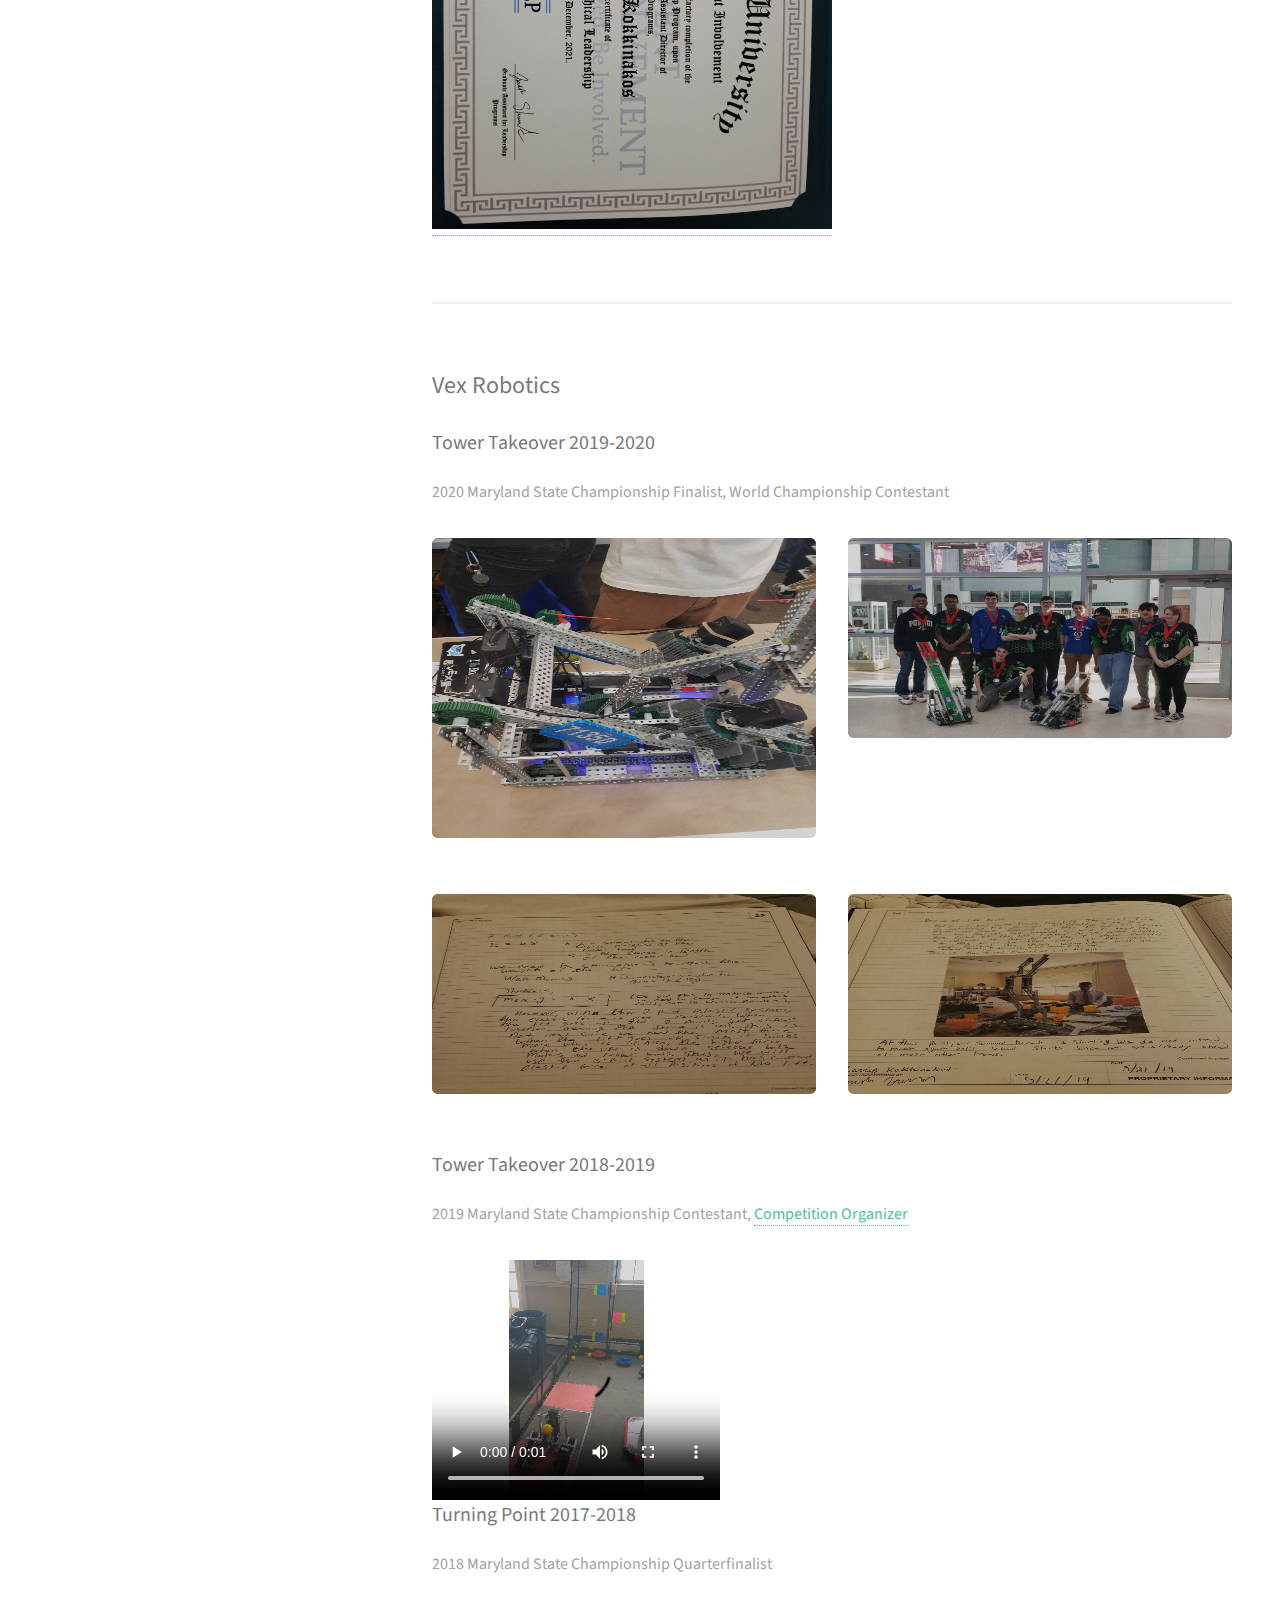
==== commit c4a9c0b6: "updated email" ====
--- a/index.html
+++ b/index.html
@@ -28,7 +28,7 @@
 				<div class="labeled-icons">
 						<b>
 						443-391-6440 <br />
-						hkokkina@villanova.edu</b>
+						hkokkina@seas.upenn.edu</b>
 				</div>
 			</header>
 			
@@ -60,11 +60,6 @@
 					<section id="two">
 						<h1>Recent Work</h1>
 						<div class="row">
-							<!-- ADD 
-								1. Senior design 
-								2. TFT placement predictor
-								3. 
-							 -->
 							 <article class="col-6 col-12-xsmall work-item">
 								<a href="https://vimeo.com/1020405046?share=copy#t=0" class="image fit thumb"><img src="images/thumbs/hw5.jpg" alt="" /></a>
 								<h3>OpenGL Post Processing Effects with Custom Vertex and Fragment Shaders</h3>
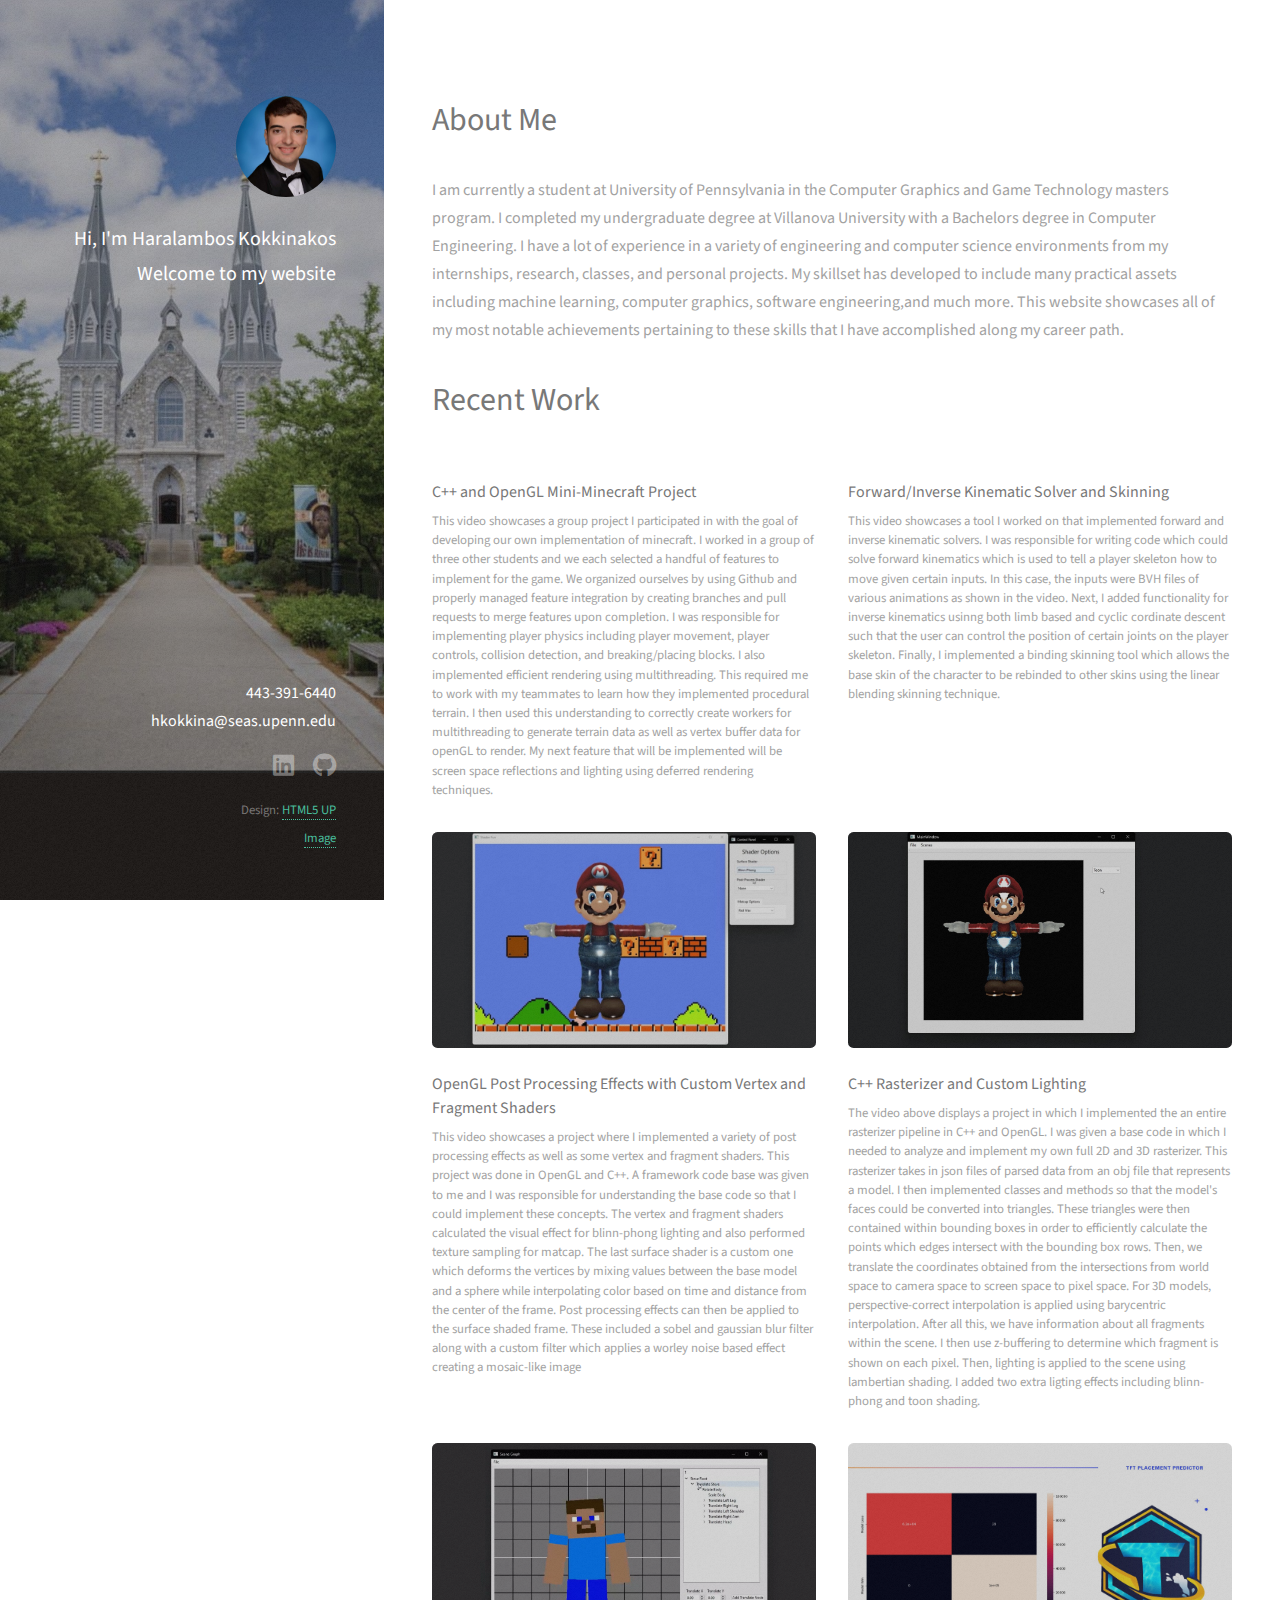
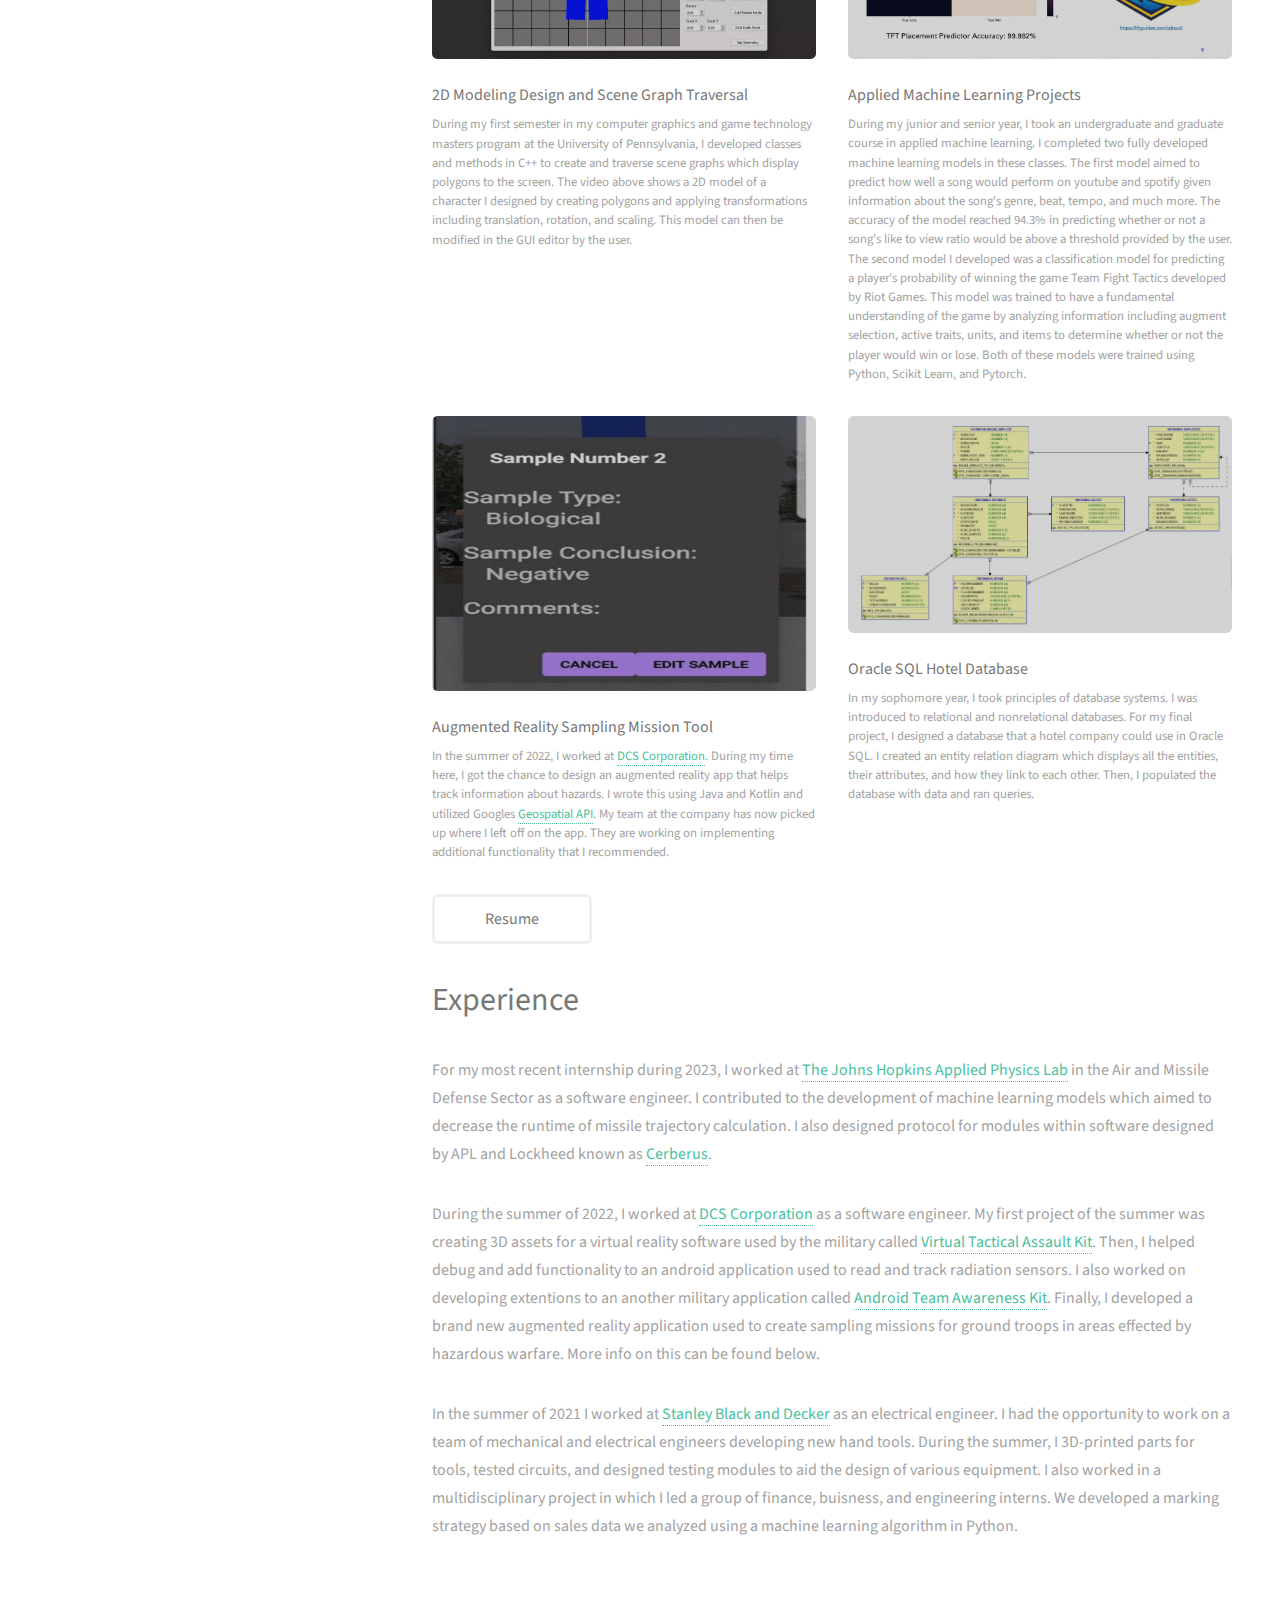
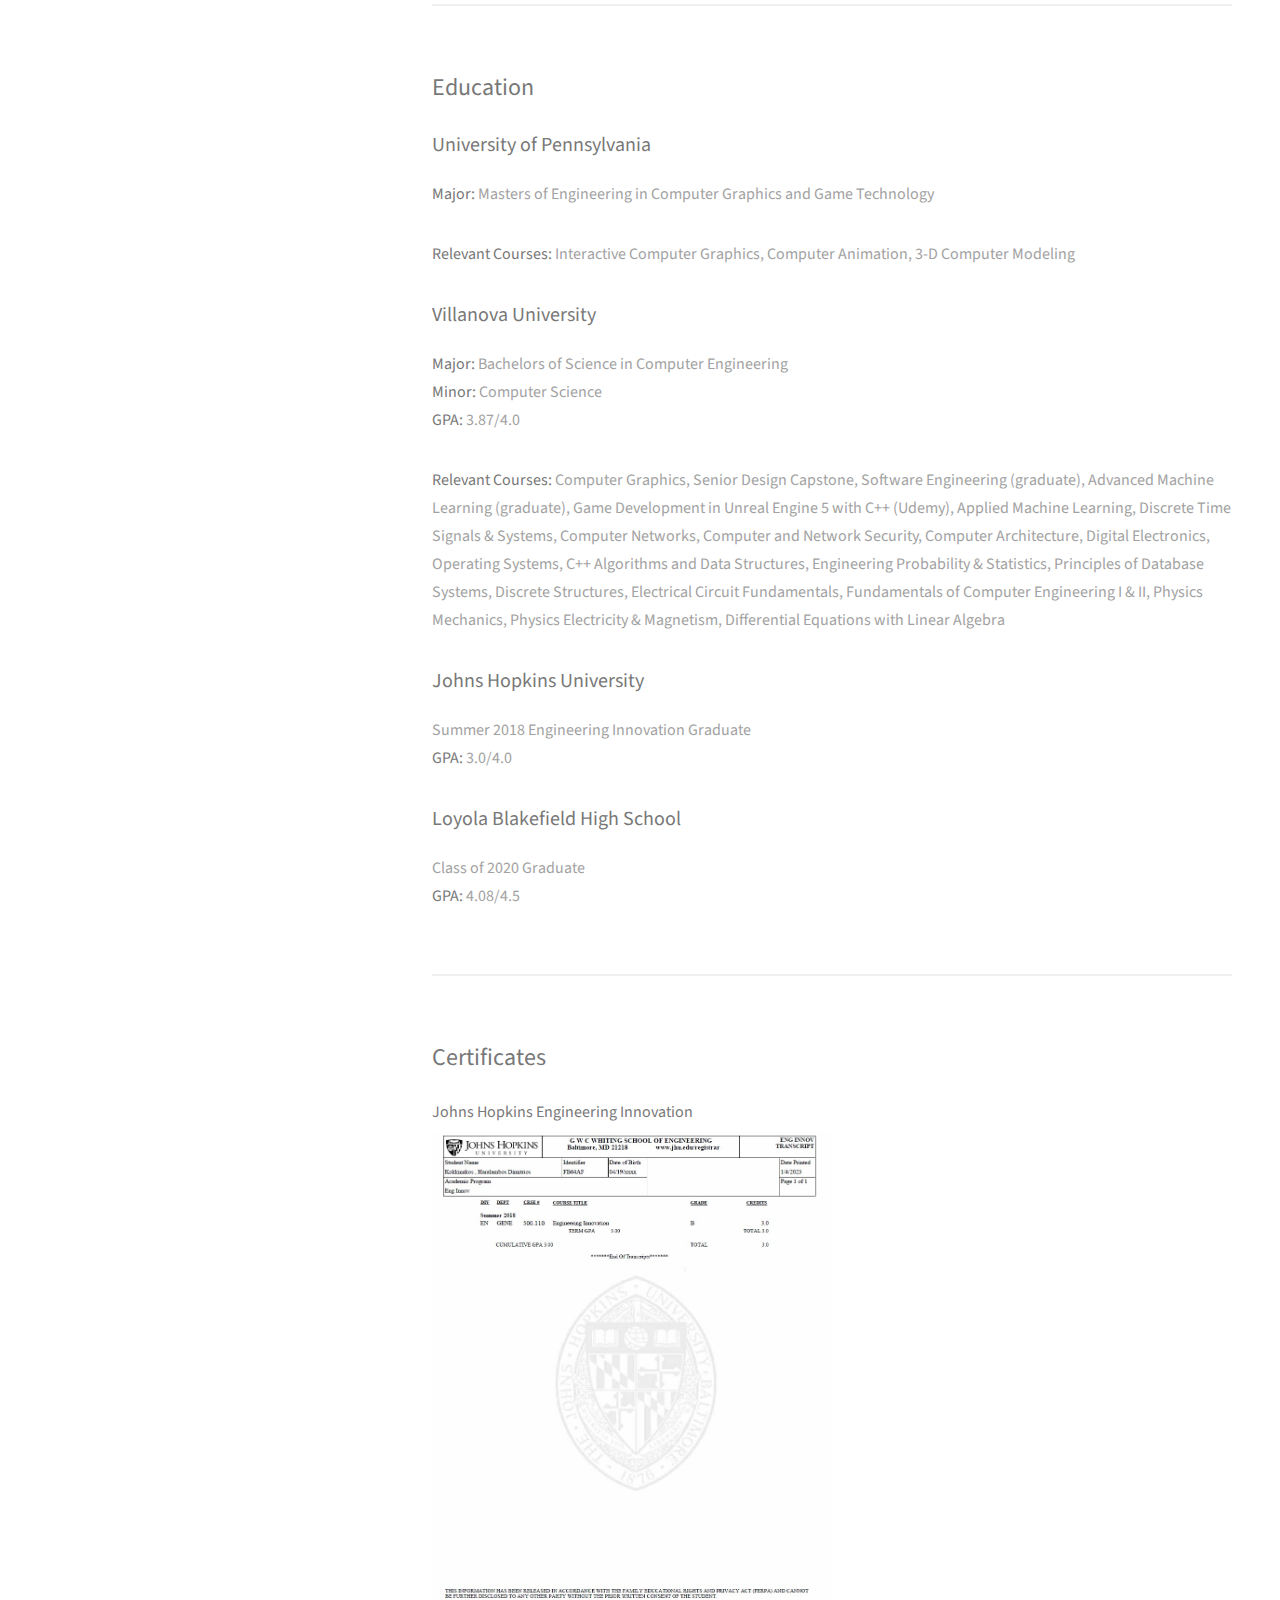
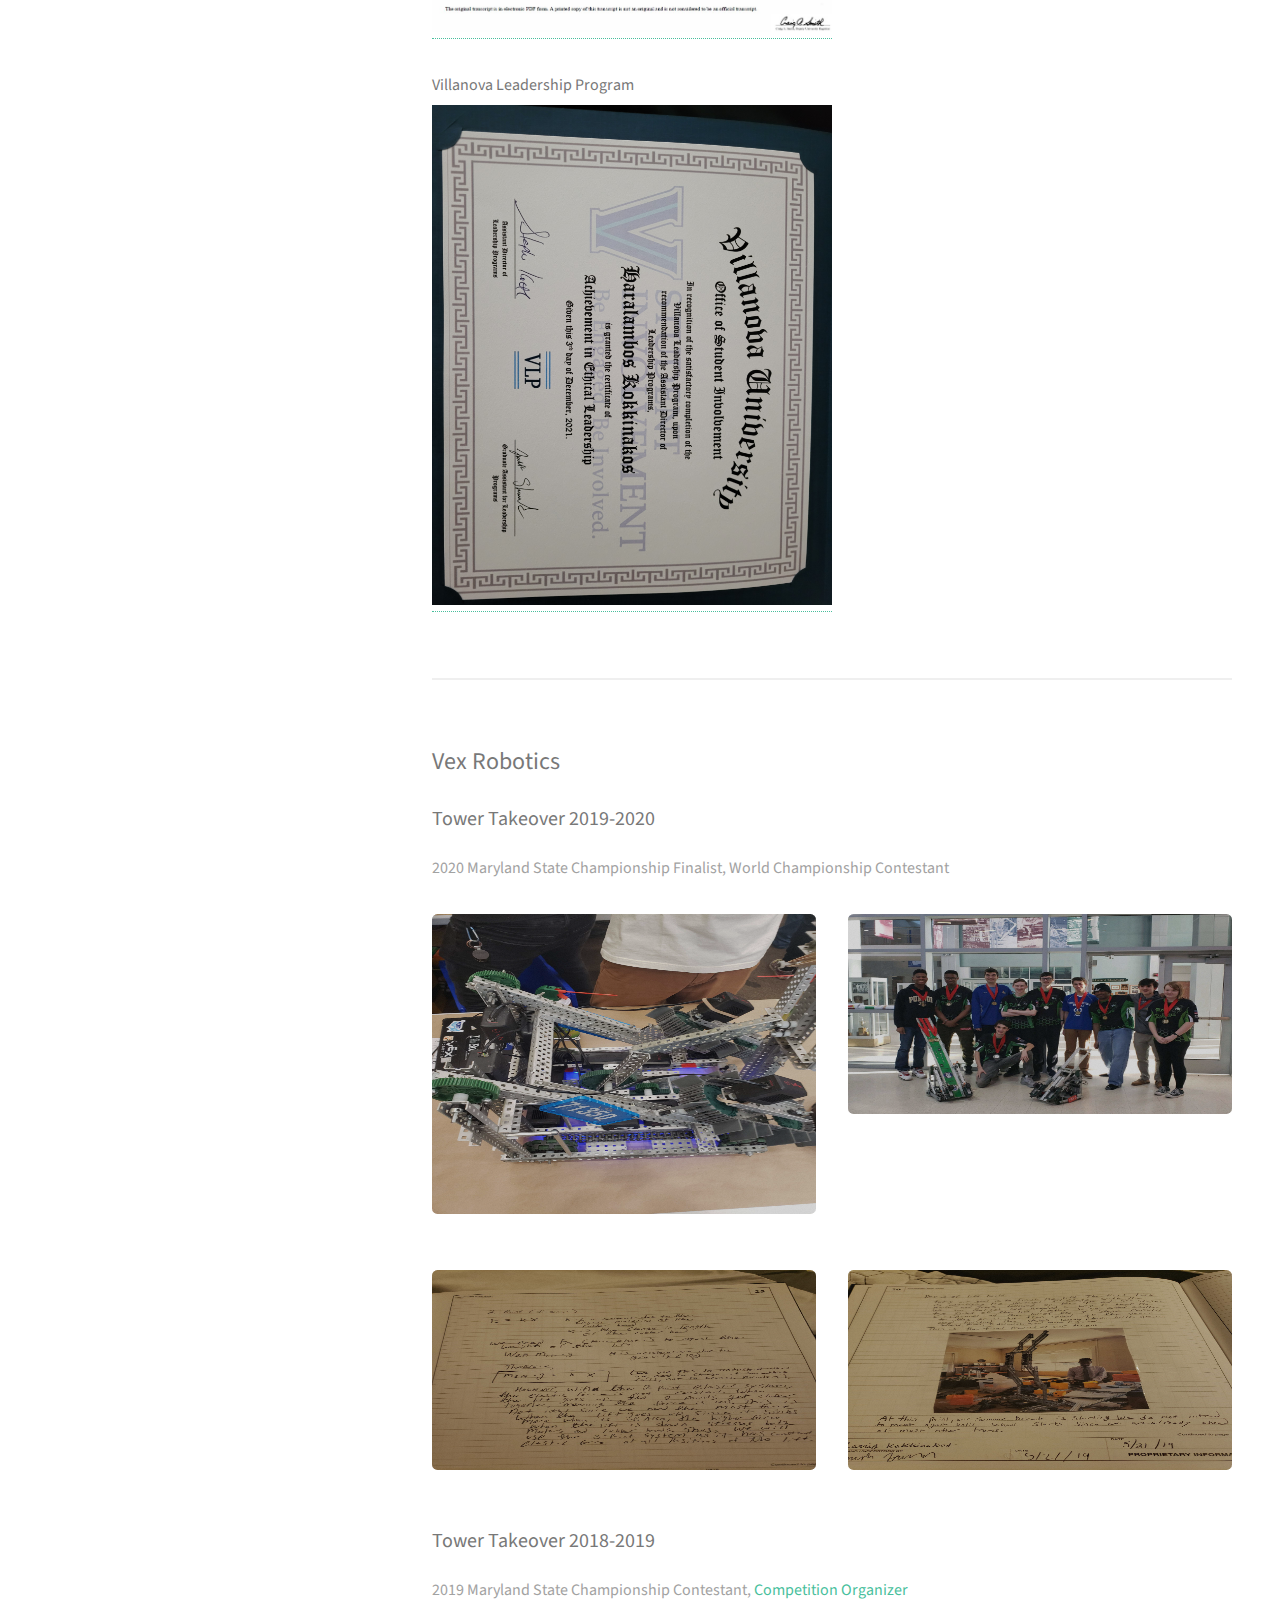
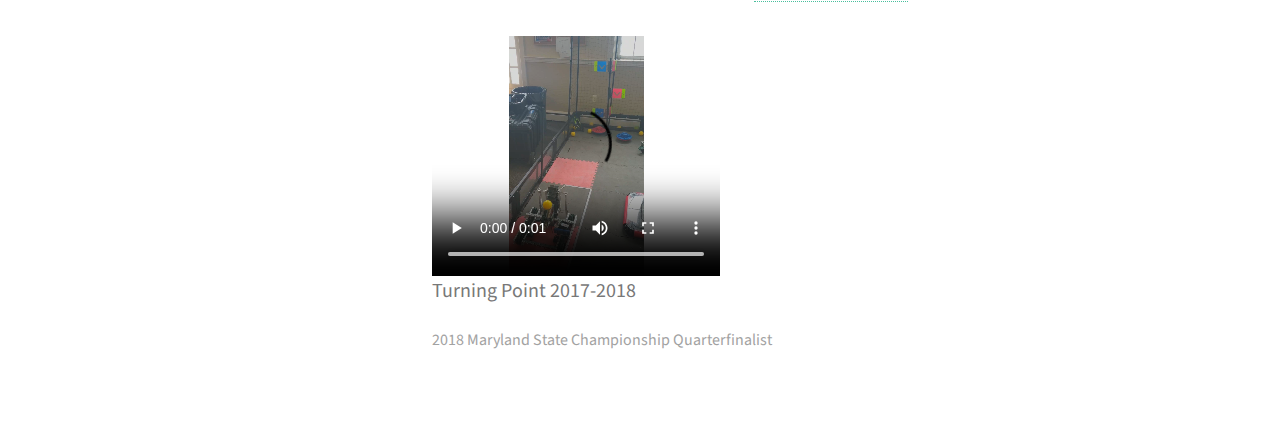
==== commit d2cb79df: "added fkik and minecraft" ====
--- a/index.html
+++ b/index.html
@@ -60,77 +60,109 @@
 					<section id="two">
 						<h1>Recent Work</h1>
 						<div class="row">
-							 <article class="col-6 col-12-xsmall work-item">
+							<article class="col-6 col-12-xsmall work-item">
+								<a href="https://vimeo.com/1031795677?share=copy" class="image fit thumb"><img src="images/thumbs/minecraft.jpg" alt="" /></a>
+								<h3>C++ and OpenGL Mini-Minecraft Project</h3>
+								<p>
+									This video showcases a group project I participated in with the goal of developing our own implementation of minecraft.
+									I worked in a group of three other students and we each selected a handful of features to implement for the game.
+									We organized ourselves by using Github and properly managed feature integration by creating branches and pull requests to merge features upon completion.
+									I was responsible for implementing player physics including player movement, player controls, collision detection, and breaking/placing blocks.
+									I also implemented efficient rendering using multithreading. This required me to work with my teammates to learn how they implemented procedural terrain.
+									I then used this understanding to correctly create workers for multithreading to generate terrain data as well as vertex buffer data for openGL to render.
+									My next feature that will be implemented will be screen space reflections and lighting using deferred rendering techniques.
+								</p>
+							</article>
+
+							<article class="col-6 col-12-xsmall work-item">
+								<a href="https://vimeo.com/1033639677?share=copy" class="image fit thumb"><img src="images/thumbs/fkik.jpg" alt="" /></a>
+								<h3>Forward/Inverse Kinematic Solver and Skinning</h3>
+								<p>
+									This video showcases a tool I worked on that implemented forward and inverse kinematic solvers. I was responsible for writing code which 
+									could solve forward kinematics which is used to tell a player skeleton how to move given certain inputs. In this case, the inputs were BVH files
+									of various animations as shown in the video. Next, I added functionality for inverse kinematics usinng both limb based and cyclic cordinate descent such that the user can control the position of certain
+									joints on the player skeleton. Finally, I implemented a binding skinning tool which allows the base skin of the character to be rebinded to other skins using the linear blending skinning technique. 
+								</p>
+							</article>
+
+
+
+
+							<article class="col-6 col-12-xsmall work-item">
 								<a href="https://vimeo.com/1020405046?share=copy#t=0" class="image fit thumb"><img src="images/thumbs/hw5.jpg" alt="" /></a>
 								<h3>OpenGL Post Processing Effects with Custom Vertex and Fragment Shaders</h3>
-								<p>This video showcases a project where I implemented a variety of post processing effects as well as some vertex and fragment shaders.
+								<p>
+									This video showcases a project where I implemented a variety of post processing effects as well as some vertex and fragment shaders.
 									This project was done in OpenGL and C++. A framework code base was given to me and I was responsible for understanding the base code so that I could implement these concepts. The vertex and fragment shaders calculated
-									the visual effect for blinn-phong lighting and also performed texture sampling for matcap. The last surface shader is a custom one which deforms the vertices by mixing values between the base model and a sphere while 
-									interpolating color based on time and distance from the center of the frame. Post processing effects can then be applied to the surface shaded frame. These included a sobel and gaussian blur filter along with a custom 
+									the visual effect for blinn-phong lighting and also performed texture sampling for matcap. The last surface shader is a custom one which deforms the vertices by mixing values between the base model and a sphere while
+									interpolating color based on time and distance from the center of the frame. Post processing effects can then be applied to the surface shaded frame. These included a sobel and gaussian blur filter along with a custom
 									filter which applies a worley noise based effect creating a mosaic-like image
 								</p>
 							</article>
 							<article class="col-6 col-12-xsmall work-item">
 								<a href="https://vimeo.com/1020403716" class="image fit thumb"><img src="images/thumbs/hw3.jpg" alt="" /></a>
 								<h3>C++ Rasterizer and Custom Lighting</h3>
-								<p> The video above displays a project in which I implemented the an entire rasterizer pipeline in C++ and OpenGL. I was given a base code in which I 
+								<p>
+									The video above displays a project in which I implemented the an entire rasterizer pipeline in C++ and OpenGL. I was given a base code in which I
 									needed to analyze and implement my own full 2D and 3D rasterizer. This rasterizer takes in json files of parsed data from an obj file that represents a model. I then implemented classes and methods so that the model's faces could
-									be converted into triangles. These triangles were then contained within bounding boxes in order to efficiently calculate the points which edges intersect with the bounding box rows. 
-									Then, we translate the coordinates obtained from the intersections from world space to camera space to screen space to pixel space. 
-									For 3D models, perspective-correct interpolation is applied using barycentric interpolation. After all this, we have information about all fragments within the scene. I then use z-buffering to determine which fragment is shown on each pixel. 
-									Then, lighting is applied to the scene using lambertian shading. I added two extra ligting effects including blinn-phong and toon shading. 
-   								</p>
+									be converted into triangles. These triangles were then contained within bounding boxes in order to efficiently calculate the points which edges intersect with the bounding box rows.
+									Then, we translate the coordinates obtained from the intersections from world space to camera space to screen space to pixel space.
+									For 3D models, perspective-correct interpolation is applied using barycentric interpolation. After all this, we have information about all fragments within the scene. I then use z-buffering to determine which fragment is shown on each pixel.
+									Then, lighting is applied to the scene using lambertian shading. I added two extra ligting effects including blinn-phong and toon shading.
+								</p>
 							</article>
 							<article class="col-6 col-12-xsmall work-item">
 								<a href="https://vimeo.com/1020401342?share=copy#t=0" class="image fit thumb"><img src="images/thumbs/hw2.jpg" alt="" /></a>
 								<h3>2D Modeling Design and Scene Graph Traversal</h3>
-								<p>During my first semester in my computer graphics and game technology masters program at the University of Pennsylvania, I developed classes and methods in C++ to create and traverse scene graphs which display polygons to the screen.
-									The video above shows a 2D model of a character I designed by creating polygons and applying transformations including translation, rotation, and scaling. This model can then be modified in the GUI editor by the user. 
+								<p>
+									During my first semester in my computer graphics and game technology masters program at the University of Pennsylvania, I developed classes and methods in C++ to create and traverse scene graphs which display polygons to the screen.
+									The video above shows a 2D model of a character I designed by creating polygons and applying transformations including translation, rotation, and scaling. This model can then be modified in the GUI editor by the user.
 								</p>
 							</article>
 							<article class="col-6 col-12-xsmall work-item">
 								<a href="images/fulls/TFT.jpg" class="image fit thumb"><img src="images/thumbs/TFT.jpg" alt="" /></a>
 								<h3>Applied Machine Learning Projects</h3>
-								<p> During my junior and senior year, I took an undergraduate and graduate course in applied machine learning. I completed two fully developed machine
-									learning models in these classes. The first model aimed to predict how well a song would perform on youtube and spotify given information about the song's 
-									genre, beat, tempo, and much more. The accuracy of the model reached 94.3% in predicting whether or not a song's like to view ratio would be above a threshold 
+								<p>
+									During my junior and senior year, I took an undergraduate and graduate course in applied machine learning. I completed two fully developed machine
+									learning models in these classes. The first model aimed to predict how well a song would perform on youtube and spotify given information about the song's
+									genre, beat, tempo, and much more. The accuracy of the model reached 94.3% in predicting whether or not a song's like to view ratio would be above a threshold
 									provided by the user. The second model I developed was a classification model for predicting a player's probability of winning the game Team Fight Tactics developed
-									by Riot Games. This model was trained to have a fundamental understanding of the game by analyzing information including augment selection, active traits, 
+									by Riot Games. This model was trained to have a fundamental understanding of the game by analyzing information including augment selection, active traits,
 									units, and items to determine whether or not the player would win or lose. Both of these models were trained using Python, Scikit Learn, and Pytorch.
 								</p>
 							</article>
 
 							<!-- <article class="col-6 col-12-xsmall work-item">
-								<a href="images/fulls/01.jpg" class="image fit thumb"><img src="images/thumbs/01.jpg" alt="" /></a>
-								<h3>Single Cycle and Pipelined MIPS Processor</h3>
-								<p>In my Computer Architecture Course during the fall of 2022, I designed both a single cycle and five stage pipelined mips processor. It is a 32 bit system that uses 128 address instruction and data memory. They both use a register file containing 32 registers of 32 bit width. </p>
-							</article> -->
-							<article class="col-6 col-12-xsmall work-item">
-								<a href="images/fulls/02.jpg" class="image fit thumb"><img src="images/thumbs/02.jpg" alt="" height="275"/></a>
+		<a href="images/fulls/01.jpg" class="image fit thumb"><img src="images/thumbs/01.jpg" alt="" /></a>
+		<h3>Single Cycle and Pipelined MIPS Processor</h3>
+		<p>In my Computer Architecture Course during the fall of 2022, I designed both a single cycle and five stage pipelined mips processor. It is a 32 bit system that uses 128 address instruction and data memory. They both use a register file containing 32 registers of 32 bit width. </p>
+	</article> -->
+							<article class="col-6 col-12-xsmall work-item">
+								<a href="images/fulls/02.jpg" class="image fit thumb"><img src="images/thumbs/02.jpg" alt="" height="275" /></a>
 								<h3>Augmented Reality Sampling Mission Tool</h3>
 								<p>In the summer of 2022, I worked at <a href="https://www.dcscorp.com/">DCS Corporation</a>. During my time here, I got the chance to design an augmented reality app that helps track information about hazards. I wrote this using Java and Kotlin and utilized Googles <a href="https://developers.google.com/ar/develop/geospatial">Geospatial API</a>. My team at the company has now picked up where I left off on the app. They are working on implementing additional functionality that I recommended.</p>
 							</article>
 							<!-- <article class="col-6 col-12-xsmall work-item">
-								<a href="images/fulls/06.jpg" class="image fit thumb"><img src="images/thumbs/06.jpg" alt="" /></a>
-								<h3>Computer Architecture Security Research</h3>
-								<p>In early 2022, I was given the opportunity to begin research with a professor. We decided to work on implementing lightweight encryption methods to add to a pipelined processor. The purpose of this is to prevent malicious attackers from reading or changing data in memory and in the pipeline registers. To accomplish this, we have used a hardware description language called chisel. Using chisel, we can work in an object oriented environment while generating verilog files to test in Synopsys.</p>
-							</article> -->
+		<a href="images/fulls/06.jpg" class="image fit thumb"><img src="images/thumbs/06.jpg" alt="" /></a>
+		<h3>Computer Architecture Security Research</h3>
+		<p>In early 2022, I was given the opportunity to begin research with a professor. We decided to work on implementing lightweight encryption methods to add to a pipelined processor. The purpose of this is to prevent malicious attackers from reading or changing data in memory and in the pipeline registers. To accomplish this, we have used a hardware description language called chisel. Using chisel, we can work in an object oriented environment while generating verilog files to test in Synopsys.</p>
+	</article> -->
 							<!-- <article class="col-6 col-12-xsmall work-item">
-								<a href="images/fulls/03.jpg" class="image fit thumb"><img src="images/thumbs/03.jpg" alt="" height="225"/></a>
-								<h3>VHDL Component Generators</h3>
-								<p>In my digitial electronics course, I had the opportunity to create and design a handful of VHDL components including adders, multipliers, matrix multipliers, read only memory, hex LEDs, and much more. I performed register-transfer level simulations on these components by using modelsim. The left image above shows a generic adder which can generate an adder that can add two binary numbers of any width. The right is a generic matrix multipler which can multiply an NxN matrix with an Nx1 matrix.</p>
-							</article> -->
+		<a href="images/fulls/03.jpg" class="image fit thumb"><img src="images/thumbs/03.jpg" alt="" height="225"/></a>
+		<h3>VHDL Component Generators</h3>
+		<p>In my digitial electronics course, I had the opportunity to create and design a handful of VHDL components including adders, multipliers, matrix multipliers, read only memory, hex LEDs, and much more. I performed register-transfer level simulations on these components by using modelsim. The left image above shows a generic adder which can generate an adder that can add two binary numbers of any width. The right is a generic matrix multipler which can multiply an NxN matrix with an Nx1 matrix.</p>
+	</article> -->
 							<article class="col-6 col-12-xsmall work-item">
 								<a href="images/fulls/04.jpg" class="image fit thumb"><img src="images/thumbs/04.jpg" alt="" /></a>
 								<h3>Oracle SQL Hotel Database</h3>
 								<p>In my sophomore year, I took principles of database systems. I was introduced to relational and nonrelational databases. For my final project, I designed a database that a hotel company could use in Oracle SQL. I created an entity relation diagram which displays all the entities, their attributes, and how they link to each other. Then, I populated the database with data and ran queries.</p>
 							</article>
 							<!-- <article class="col-6 col-12-xsmall work-item">
-								<a href="images/fulls/05.jpg" class="image fit thumb"><img src="images/thumbs/05.jpg" alt="" height="265"/></a>
-								<h3>Matlab Image Classifier</h3>
-								<p>In the spring of 2022, I worked in a group to design a pseudo-machine learning algorithm in Matlab. Our task was to make a program that could predict what category a satelite image belonged to. The five categories were baseball diamond, beach, chaparral, forest, and river. Our algorithm seperated images into smaller tiles in which color values were averaged. Then, these average values were used to create rules for each category. When posed with a new image, the algortihm compared the new image to each category using distance values. The results can be found in the confusion matrix above showing the accuracy in blue for each category.</p>
-							</article> -->
-							
+		<a href="images/fulls/05.jpg" class="image fit thumb"><img src="images/thumbs/05.jpg" alt="" height="265"/></a>
+		<h3>Matlab Image Classifier</h3>
+		<p>In the spring of 2022, I worked in a group to design a pseudo-machine learning algorithm in Matlab. Our task was to make a program that could predict what category a satelite image belonged to. The five categories were baseball diamond, beach, chaparral, forest, and river. Our algorithm seperated images into smaller tiles in which color values were averaged. Then, these average values were used to create rules for each category. When posed with a new image, the algortihm compared the new image to each category using distance values. The results can be found in the confusion matrix above showing the accuracy in blue for each category.</p>
+	</article> -->
+
 						</div>
 						<ul class="actions">
 							<li><a href="images/fulls/resume.jpg" class="button">Resume</a></li>
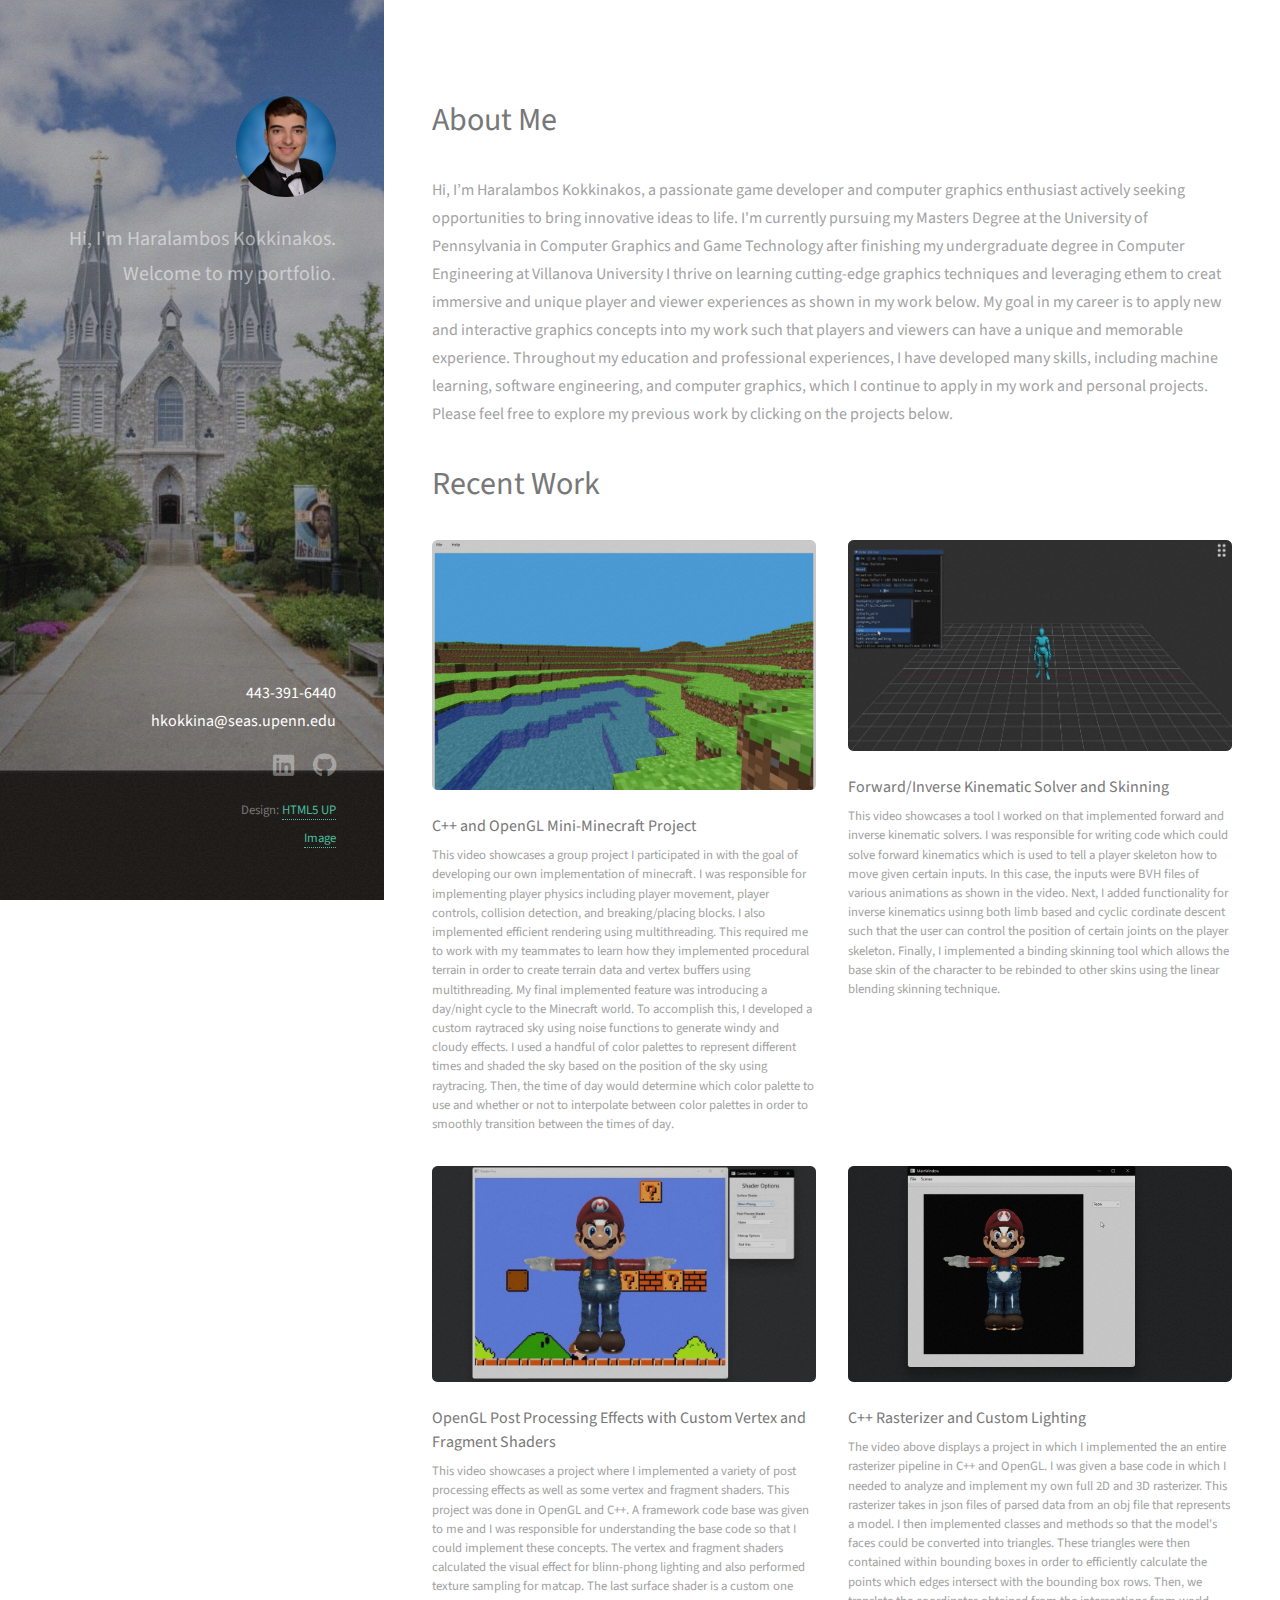
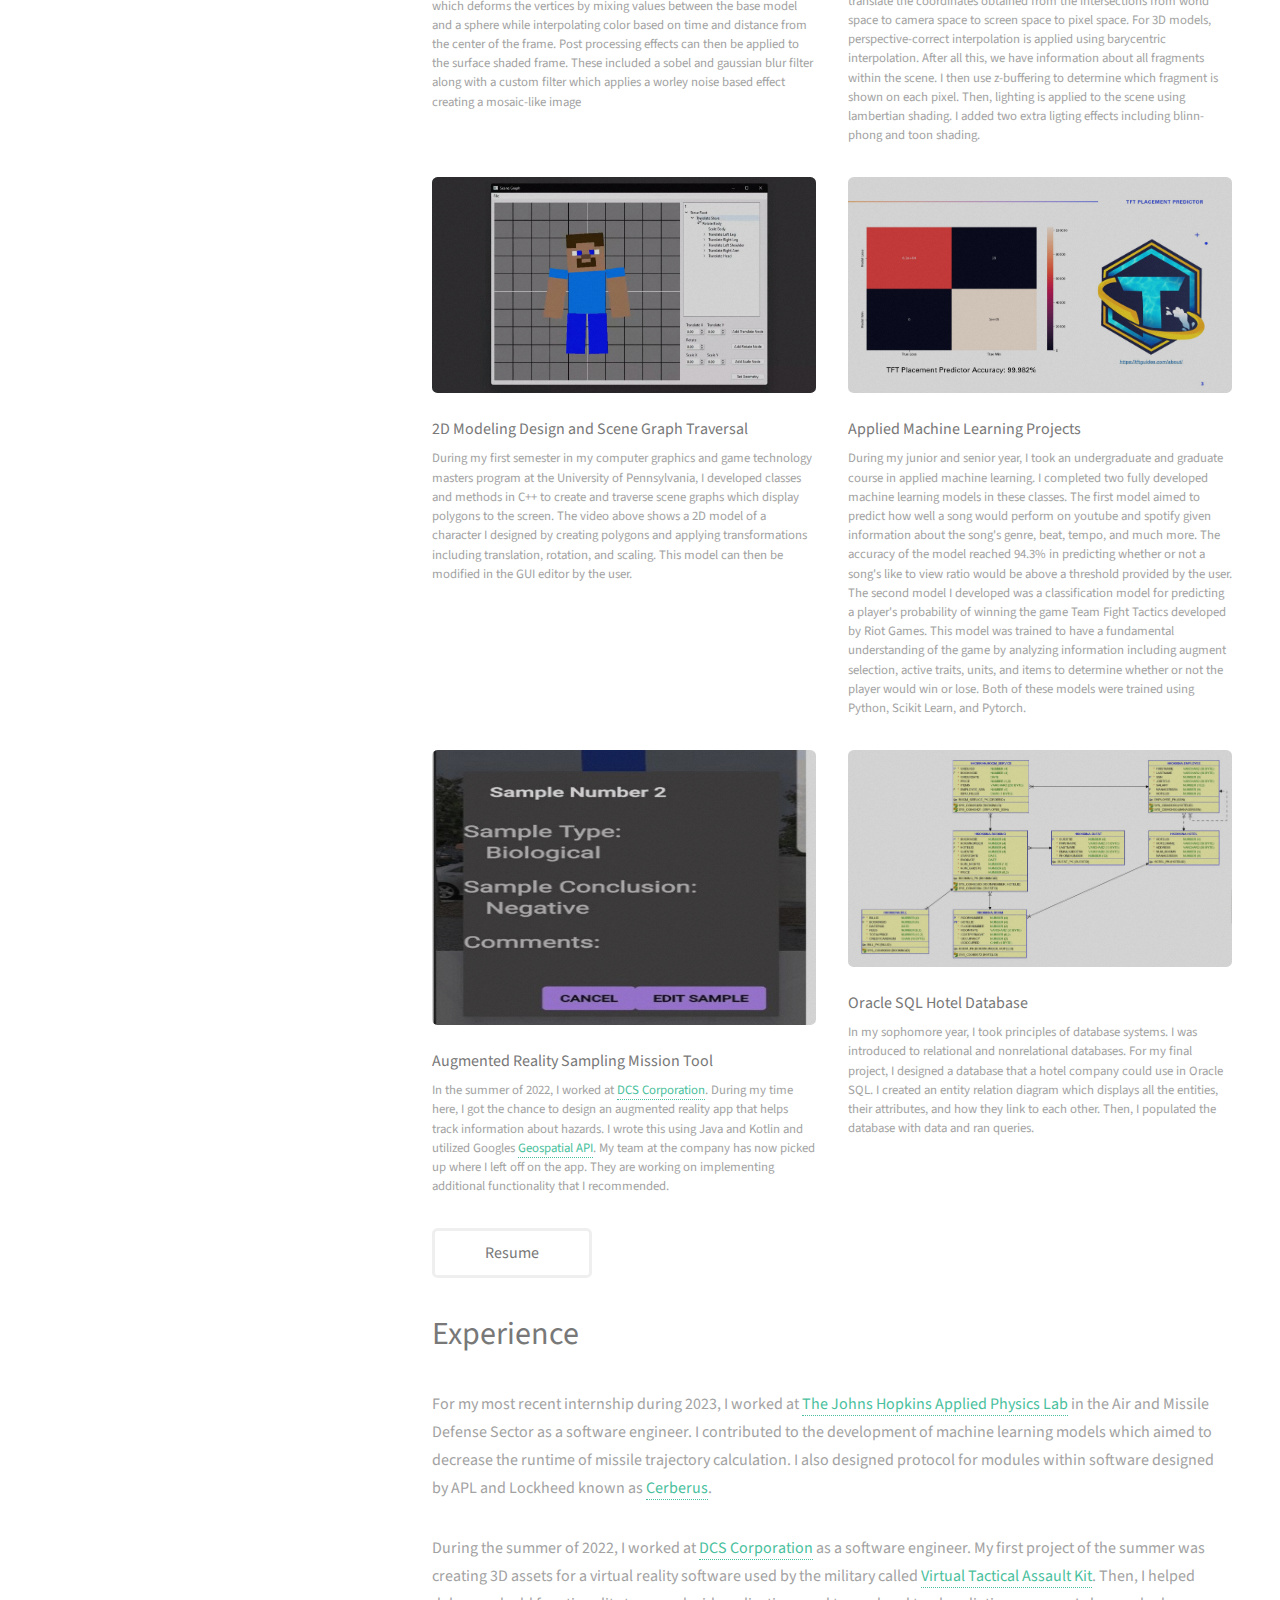
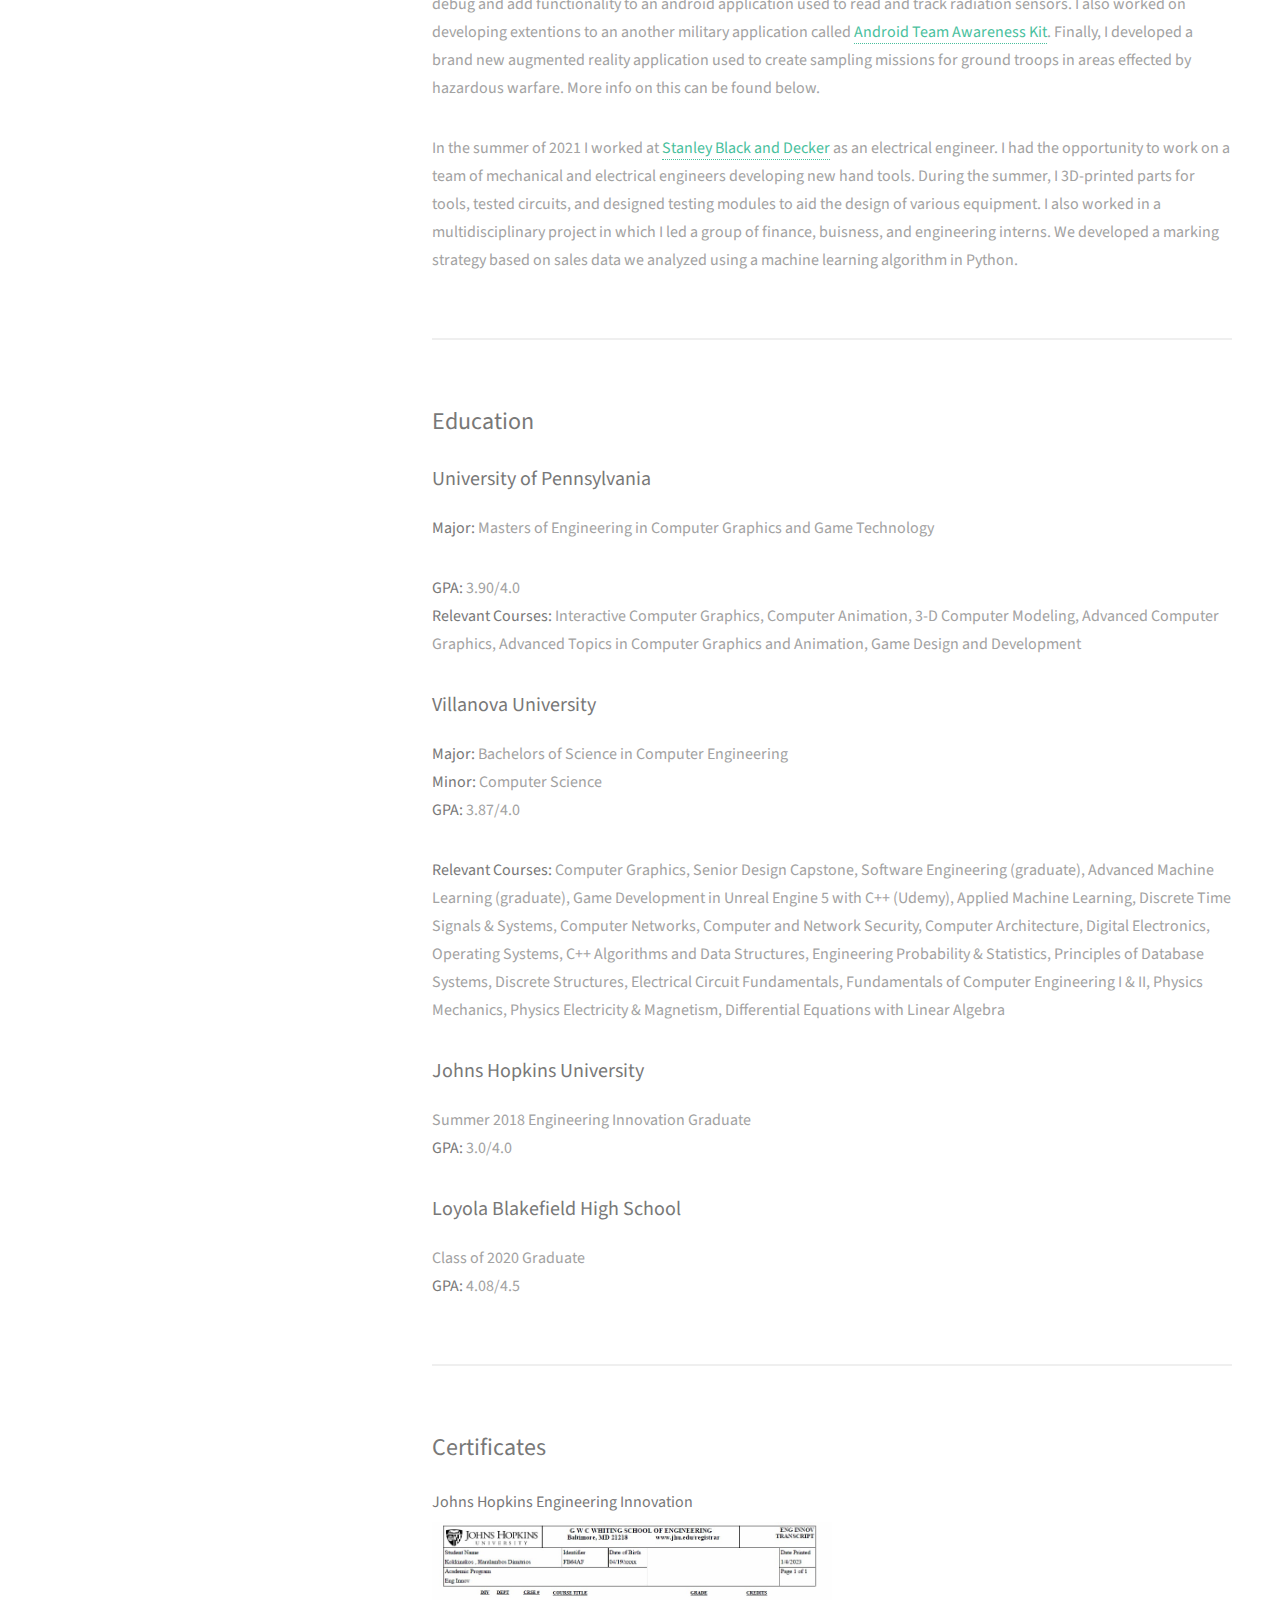
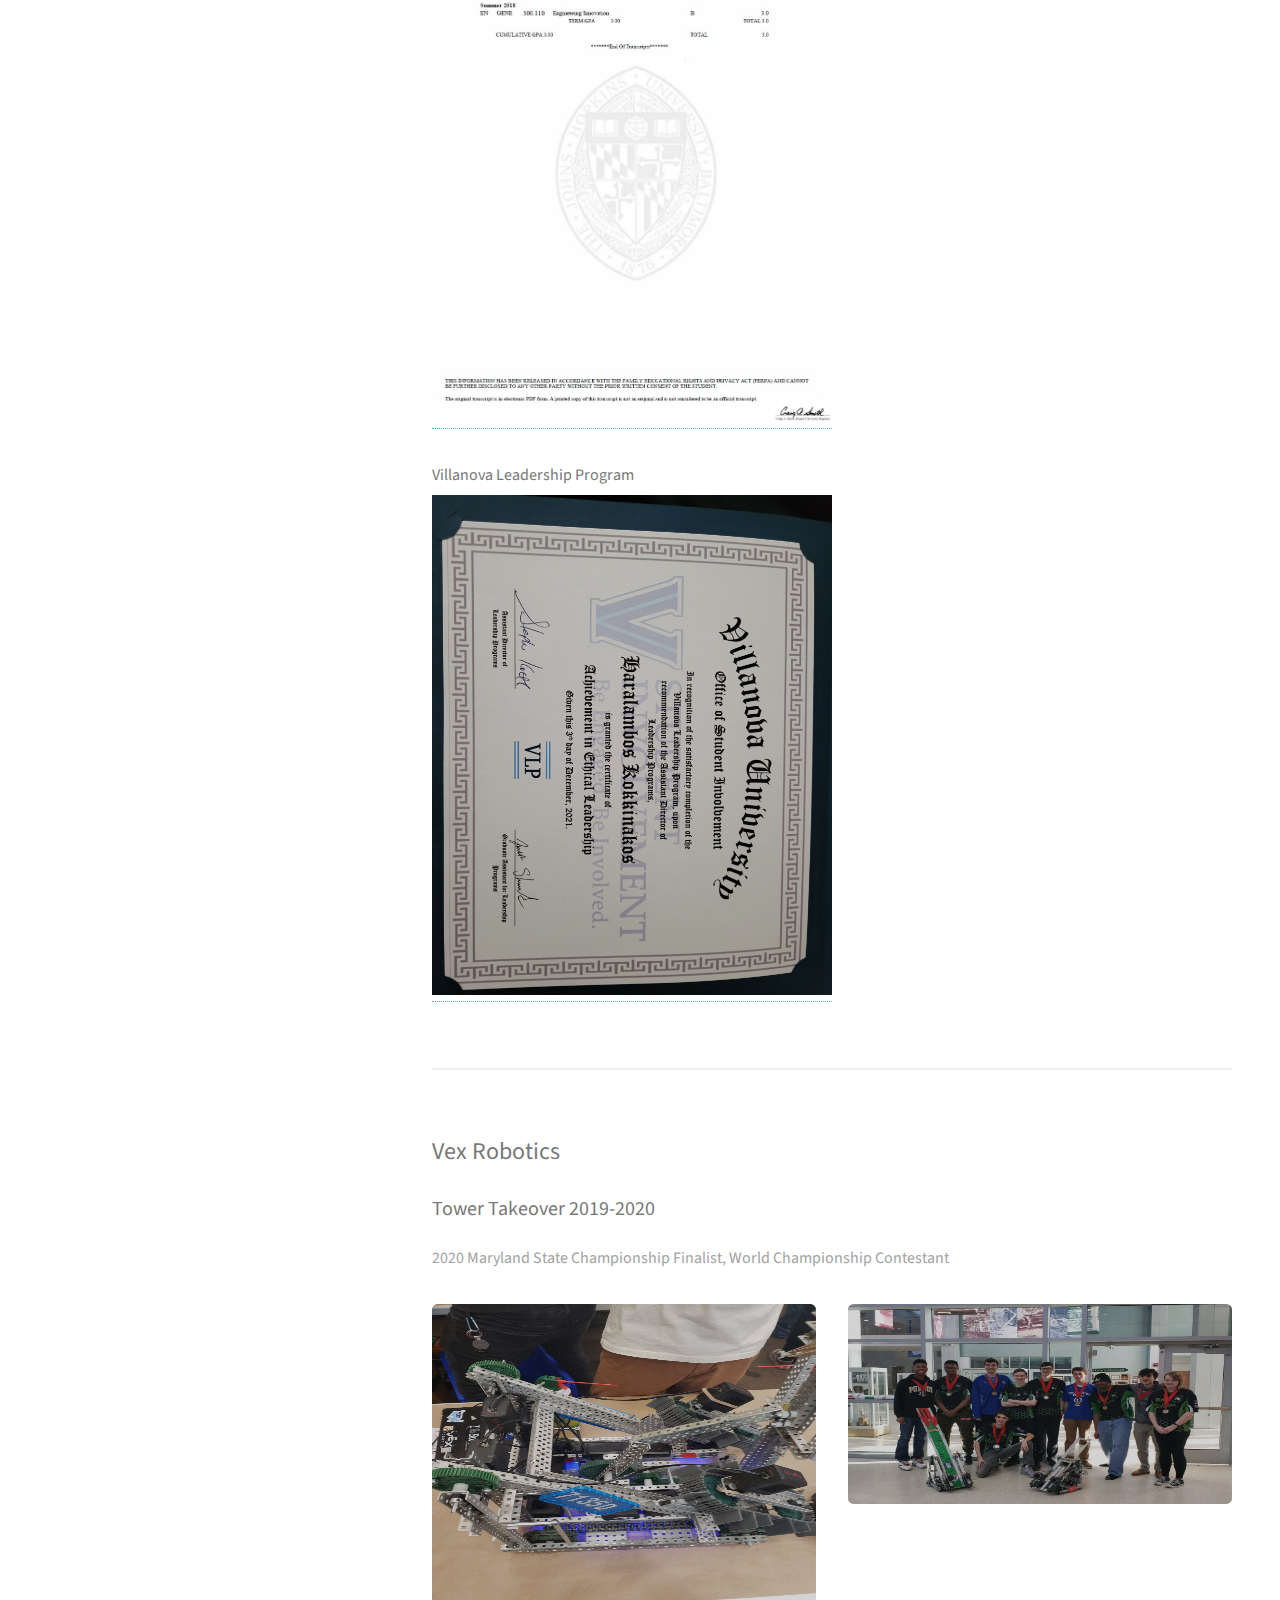
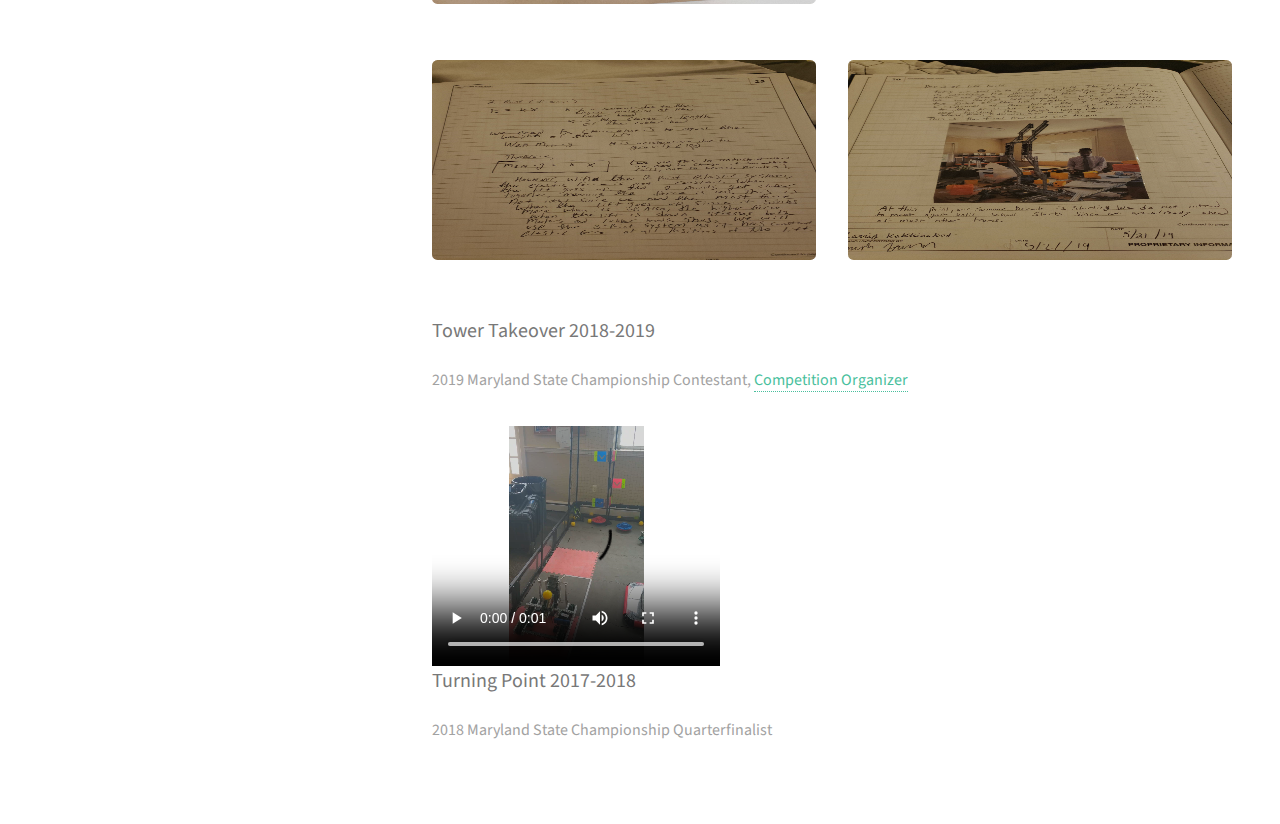
==== commit e66195b9: "updated minecraft and website" ====
--- a/index.html
+++ b/index.html
@@ -17,36 +17,42 @@
 		<link rel="stylesheet" href="assets/css/main.css" />
 	</head>
 	<body class="is-preload">
-
 		<!-- Header -->
-			<header id="header">
-				<div class="inner">
-					<a href="" class="image avatar"><img src="images/avatar.jpg" alt="" /></a>
-					<h1><b>Hi, I'm Haralambos Kokkinakos</b><br />
-					<b>Welcome to my website</b><br /></h1>
-				</div>
-				<div class="labeled-icons">
-						<b>
-						443-391-6440 <br />
-						hkokkina@seas.upenn.edu</b>
-				</div>
-			</header>
-			
-
+		<header id="header">
+			<div class="inner">
+				<a href="#" class="image avatar"><img src="images/avatar.jpg" alt="Haralambos Kokkinakos" /></a>
+				<h1>Hi, I'm Haralambos Kokkinakos.</h1>
+				<h1>Welcome to my portfolio.</h1>
+			</div>
+			<div class="labeled-icons">
+				<b>
+					443-391-6440 <br />
+					hkokkina@seas.upenn.edu
+				</b>
+			</div>
+		</header>
+		
 		<!-- Main -->
 			<div id="main">
-
 				<!-- One -->
 					<section id="one">
 						<header class="major">
 							<h2>About Me</h2>
 						</header>
 						<p>
-							I am currently a student at University of Pennsylvania in the Computer Graphics and Game Technology masters program. 
+
+							Hi, I’m Haralambos Kokkinakos, a passionate game developer and computer graphics enthusiast actively seeking opportunities to bring innovative ideas to life.
+							I'm currently pursuing my Masters Degree at the University of Pennsylvania in Computer Graphics and Game Technology after finishing my undergraduate degree in Computer Engineering at Villanova University
+							I thrive on learning cutting-edge graphics techniques and leveraging ethem to creat immersive and unique player and viewer experiences as shown in my work below.
+							My goal in my career is to apply new and interactive graphics concepts into my work such that players and viewers can have a unique and memorable experience.
+							Throughout my education and professional experiences, I have developed many skills, including machine learning, software engineering, and computer graphics, which I continue to apply in my work and personal projects.
+							Please feel free to explore my previous work by clicking on the projects below.
+
+							<!-- I am currently a student at University of Pennsylvania in the Computer Graphics and Game Technology masters program. 
 							I completed my undergraduate degree at Villanova University with a Bachelors degree in Computer Engineering.
 							I have a lot of experience in a variety of engineering and computer science environments from my internships, research, classes, and personal projects.
 							My skillset has developed to include many practical assets including machine learning, computer graphics, software engineering,and much more. 
-							This website showcases all of my most notable achievements pertaining to these skills that I have accomplished along my career path.
+							This website showcases all of my most notable achievements pertaining to these skills that I have accomplished along my career path. -->
 
 							<!--I am a senior computer engineering studying at Villanova University with a minor in computer science. 
 							My goal as a computer engineer is to be a versatile problem solver. 
@@ -55,25 +61,22 @@
 							I am also teaching myself game design in Unreal Engine 5 where I am working on my own RPG. 
 							Finally, I currently a teaching assistant for the department of electrical and computer engineering here at Villanova.-->
 						</p>
-
 				<!-- Two -->
 					<section id="two">
 						<h1>Recent Work</h1>
 						<div class="row">
 							<article class="col-6 col-12-xsmall work-item">
-								<a href="https://vimeo.com/1031795677?share=copy" class="image fit thumb"><img src="images/thumbs/minecraft.jpg" alt="" /></a>
+								<a href="https://vimeo.com/1037538456?share=copy" class="image fit thumb"><img src="images/thumbs/minecraft.jpg" alt="" /></a>
 								<h3>C++ and OpenGL Mini-Minecraft Project</h3>
 								<p>
 									This video showcases a group project I participated in with the goal of developing our own implementation of minecraft.
-									I worked in a group of three other students and we each selected a handful of features to implement for the game.
-									We organized ourselves by using Github and properly managed feature integration by creating branches and pull requests to merge features upon completion.
 									I was responsible for implementing player physics including player movement, player controls, collision detection, and breaking/placing blocks.
-									I also implemented efficient rendering using multithreading. This required me to work with my teammates to learn how they implemented procedural terrain.
-									I then used this understanding to correctly create workers for multithreading to generate terrain data as well as vertex buffer data for openGL to render.
-									My next feature that will be implemented will be screen space reflections and lighting using deferred rendering techniques.
-								</p>
-							</article>
-
+									I also implemented efficient rendering using multithreading. This required me to work with my teammates to learn how they implemented procedural terrain in order to create terrain data and vertex buffers using multithreading.
+									My final implemented feature was introducing a day/night cycle to the Minecraft world. To accomplish this, I developed a custom raytraced sky using noise functions to 
+									generate windy and cloudy effects. I used a handful of color palettes to represent different times and shaded the sky based on the position of the sky using raytracing.
+									Then, the time of day would determine which color palette to use and whether or not to interpolate between color palettes in order to smoothly transition between the times of day.
+								</p>
+							</article>
 							<article class="col-6 col-12-xsmall work-item">
 								<a href="https://vimeo.com/1033639677?share=copy" class="image fit thumb"><img src="images/thumbs/fkik.jpg" alt="" /></a>
 								<h3>Forward/Inverse Kinematic Solver and Skinning</h3>
@@ -84,10 +87,6 @@
 									joints on the player skeleton. Finally, I implemented a binding skinning tool which allows the base skin of the character to be rebinded to other skins using the linear blending skinning technique. 
 								</p>
 							</article>
-
-
-
-
 							<article class="col-6 col-12-xsmall work-item">
 								<a href="https://vimeo.com/1020405046?share=copy#t=0" class="image fit thumb"><img src="images/thumbs/hw5.jpg" alt="" /></a>
 								<h3>OpenGL Post Processing Effects with Custom Vertex and Fragment Shaders</h3>
@@ -131,38 +130,16 @@
 									units, and items to determine whether or not the player would win or lose. Both of these models were trained using Python, Scikit Learn, and Pytorch.
 								</p>
 							</article>
-
-							<!-- <article class="col-6 col-12-xsmall work-item">
-		<a href="images/fulls/01.jpg" class="image fit thumb"><img src="images/thumbs/01.jpg" alt="" /></a>
-		<h3>Single Cycle and Pipelined MIPS Processor</h3>
-		<p>In my Computer Architecture Course during the fall of 2022, I designed both a single cycle and five stage pipelined mips processor. It is a 32 bit system that uses 128 address instruction and data memory. They both use a register file containing 32 registers of 32 bit width. </p>
-	</article> -->
 							<article class="col-6 col-12-xsmall work-item">
 								<a href="images/fulls/02.jpg" class="image fit thumb"><img src="images/thumbs/02.jpg" alt="" height="275" /></a>
 								<h3>Augmented Reality Sampling Mission Tool</h3>
 								<p>In the summer of 2022, I worked at <a href="https://www.dcscorp.com/">DCS Corporation</a>. During my time here, I got the chance to design an augmented reality app that helps track information about hazards. I wrote this using Java and Kotlin and utilized Googles <a href="https://developers.google.com/ar/develop/geospatial">Geospatial API</a>. My team at the company has now picked up where I left off on the app. They are working on implementing additional functionality that I recommended.</p>
 							</article>
-							<!-- <article class="col-6 col-12-xsmall work-item">
-		<a href="images/fulls/06.jpg" class="image fit thumb"><img src="images/thumbs/06.jpg" alt="" /></a>
-		<h3>Computer Architecture Security Research</h3>
-		<p>In early 2022, I was given the opportunity to begin research with a professor. We decided to work on implementing lightweight encryption methods to add to a pipelined processor. The purpose of this is to prevent malicious attackers from reading or changing data in memory and in the pipeline registers. To accomplish this, we have used a hardware description language called chisel. Using chisel, we can work in an object oriented environment while generating verilog files to test in Synopsys.</p>
-	</article> -->
-							<!-- <article class="col-6 col-12-xsmall work-item">
-		<a href="images/fulls/03.jpg" class="image fit thumb"><img src="images/thumbs/03.jpg" alt="" height="225"/></a>
-		<h3>VHDL Component Generators</h3>
-		<p>In my digitial electronics course, I had the opportunity to create and design a handful of VHDL components including adders, multipliers, matrix multipliers, read only memory, hex LEDs, and much more. I performed register-transfer level simulations on these components by using modelsim. The left image above shows a generic adder which can generate an adder that can add two binary numbers of any width. The right is a generic matrix multipler which can multiply an NxN matrix with an Nx1 matrix.</p>
-	</article> -->
 							<article class="col-6 col-12-xsmall work-item">
 								<a href="images/fulls/04.jpg" class="image fit thumb"><img src="images/thumbs/04.jpg" alt="" /></a>
 								<h3>Oracle SQL Hotel Database</h3>
 								<p>In my sophomore year, I took principles of database systems. I was introduced to relational and nonrelational databases. For my final project, I designed a database that a hotel company could use in Oracle SQL. I created an entity relation diagram which displays all the entities, their attributes, and how they link to each other. Then, I populated the database with data and ran queries.</p>
 							</article>
-							<!-- <article class="col-6 col-12-xsmall work-item">
-		<a href="images/fulls/05.jpg" class="image fit thumb"><img src="images/thumbs/05.jpg" alt="" height="265"/></a>
-		<h3>Matlab Image Classifier</h3>
-		<p>In the spring of 2022, I worked in a group to design a pseudo-machine learning algorithm in Matlab. Our task was to make a program that could predict what category a satelite image belonged to. The five categories were baseball diamond, beach, chaparral, forest, and river. Our algorithm seperated images into smaller tiles in which color values were averaged. Then, these average values were used to create rules for each category. When posed with a new image, the algortihm compared the new image to each category using distance values. The results can be found in the confusion matrix above showing the accuracy in blue for each category.</p>
-	</article> -->
-
 						</div>
 						<ul class="actions">
 							<li><a href="images/fulls/resume.jpg" class="button">Resume</a></li>
@@ -180,20 +157,15 @@
 					<p>
 						In the summer of 2021 I worked at <a href="https://www.stanleyblackanddecker.com/">Stanley Black and Decker</a> as an electrical engineer. I had the opportunity to work on a team of mechanical and electrical engineers developing new hand tools. During the summer, I 3D-printed parts for tools, tested circuits, and designed testing modules to aid the design of various equipment. I also worked in a multidisciplinary project in which I led a group of finance, buisness, and engineering interns. We developed a marking strategy based on sales data we analyzed using a machine learning algorithm in Python.
 					</p>
-					
-					<!-- <ul class="actions">
-						<li><a href="#" class="button">Learn More</a></li>
-					</ul> -->
 				</section>
-					
 					<section>
 						<h2>Education</h2>
 						<h3>University of Pennsylvania</h3>
 						<p><b>Major:</b> Masters of Engineering in Computer Graphics and Game Technology<bsr />
 						</p>
-						<!--<b>GPA:</b> /4.0<br />
-						<p>-->
-							<b>Relevant Courses:</b>  Interactive Computer Graphics, Computer Animation, 3-D Computer Modeling
+						<b>GPA:</b> 3.90/4.0<br />
+						<p>
+							<b>Relevant Courses:</b>  Interactive Computer Graphics, Computer Animation, 3-D Computer Modeling, Advanced Computer Graphics, Advanced Topics in Computer Graphics and Animation, Game Design and Development
 						</p>
 						<h3>Villanova University</h3>
 						<p><b>Major:</b> Bachelors of Science in Computer Engineering<br />
@@ -214,10 +186,8 @@
 							<b>GPA:</b> 4.08/4.5
 						</p>
 					</section>
-
 					<section>
 						<h2>Certificates</h2>
-						
 						<article class="col-6 col-12-xsmall work-item">
 							<h3>Johns Hopkins Engineering Innovation</h3>
 							<a href="images/fulls/HopkinsTranscript.jpg" class=""image fit thumb ><img src="images/fulls/HopkinsTranscript.jpg" alt="" width="400" height="500"></a>
@@ -227,15 +197,12 @@
 							<h3>Villanova Leadership Program</h3>
 							<a href="images/fulls/VLP.jpg" class=""image fit thumb ><img src="images/fulls/VLP.jpg" alt="" width="400" height="500"></a>
 						</article>
-						
 					</section>
-
 					<section>
 						<h2>Vex Robotics</h2>
 						<h3>Tower Takeover 2019-2020</h3>
 						<p>2020 Maryland State Championship Finalist, World Championship Contestant</p>
-						<div class="row">
-							
+						<div class="row">							
 						<article class="col-6 col-12-xsmall work-item">
 							<a href="images/Robotics/2020 Robot/Robot1.jpg" class="image fit thumb" ><img src="images/Robotics/2020 Robot/Robot1.jpg" alt="" width="50" height="300"/></a>
 							<h3></h3>
@@ -256,8 +223,6 @@
 							<h3></h3>
 							<p></p>
 						</article>
-
-
 					</div>
 					<div>
 					<h3>Tower Takeover 2018-2019</h3>
@@ -268,379 +233,13 @@
 							  Your browser does not support the video tag.
 							</video>
 					</div>
-
 					<div>
 						<h3>Turning Point 2017-2018</h3>
 						<p>2018 Maryland State Championship Quarterfinalist</p>
-
 					</div>
-						
-						
-						
-					</section>
-
-
-
-
-					
-				<!-- Last -->
-					<!-- <section id="last">
-						<h2>Get In Touch</h2>
-						<p></p>
-						<div class="row">
-							<div class="col-8 col-12-small">
-								<form method="post" action="#">
-									<div class="row gtr-uniform gtr-50">
-										<div class="col-6 col-12-xsmall"><input type="text" name="name" id="name" placeholder="Name" /></div>
-										<div class="col-6 col-12-xsmall"><input type="email" name="email" id="email" placeholder="Email" /></div>
-										<div class="col-12"><textarea name="message" id="message" placeholder="Message" rows="4"></textarea></div>
-									</div>
-								</form>
-								<ul class="actions">
-									<li><input type="submit" value="Send Message" /></li>
-								</ul>
-							</div>
-							<div class="col-4 col-12-small">
-								<ul class="labeled-icons">
-									<li>
-										<h3 class="icon solid fa-home"><span class="label">Address</span></h3>
-										800 East Lancaster Rd.<br />
-										Villanova, PA 19085<br />
-										United States
-									</li>
-									<li>
-										<h3 class="icon solid fa-mobile-alt"><span class="label">Phone</span></h3>
-										443-391-6440
-									</li>
-									<li>
-										<h3 class="icon solid fa-envelope"><span class="label">Email</span></h3>
-										<a href="#">hkokkina@villanova.edu</a>
-									</li>
-								</ul>
-							</div>
-						</div>
-					</section> -->
-
-				<!-- Four -->
-				<!--
-					<section id="four">
-						<h2>Elements</h2>
-
-						<section>
-							<h4>Text</h4>
-							<p>This is <b>bold</b> and this is <strong>strong</strong>. This is <i>italic</i> and this is <em>emphasized</em>.
-							This is <sup>superscript</sup> text and this is <sub>subscript</sub> text.
-							This is <u>underlined</u> and this is code: <code>for (;;) { ... }</code>. Finally, <a href="#">this is a link</a>.</p>
-							<hr />
-							<header>
-								<h4>Heading with a Subtitle</h4>
-								<p>Lorem ipsum dolor sit amet nullam id egestas urna aliquam</p>
-							</header>
-							<p>Nunc lacinia ante nunc ac lobortis. Interdum adipiscing gravida odio porttitor sem non mi integer non faucibus ornare mi ut ante amet placerat aliquet. Volutpat eu sed ante lacinia sapien lorem accumsan varius montes viverra nibh in adipiscing blandit tempus accumsan.</p>
-							<header>
-								<h5>Heading with a Subtitle</h5>
-								<p>Lorem ipsum dolor sit amet nullam id egestas urna aliquam</p>
-							</header>
-							<p>Nunc lacinia ante nunc ac lobortis. Interdum adipiscing gravida odio porttitor sem non mi integer non faucibus ornare mi ut ante amet placerat aliquet. Volutpat eu sed ante lacinia sapien lorem accumsan varius montes viverra nibh in adipiscing blandit tempus accumsan.</p>
-							<hr />
-							<h2>Heading Level 2</h2>
-							<h3>Heading Level 3</h3>
-							<h4>Heading Level 4</h4>
-							<h5>Heading Level 5</h5>
-							<h6>Heading Level 6</h6>
-							<hr />
-							<h5>Blockquote</h5>
-							<blockquote>Fringilla nisl. Donec accumsan interdum nisi, quis tincidunt felis sagittis eget tempus euismod. Vestibulum ante ipsum primis in faucibus vestibulum. Blandit adipiscing eu felis iaculis volutpat ac adipiscing accumsan faucibus. Vestibulum ante ipsum primis in faucibus lorem ipsum dolor sit amet nullam adipiscing eu felis.</blockquote>
-							<h5>Preformatted</h5>
-							<pre><code>i = 0;
-
-while (!deck.isInOrder()) {
-print 'Iteration ' + i;
-deck.shuffle();
-i++;
-}
-
-print 'It took ' + i + ' iterations to sort the deck.';</code></pre>
-						</section>
-
-						<section>
-							<h4>Lists</h4>
-							<div class="row">
-								<div class="col-6 col-12-xsmall">
-									<h5>Unordered</h5>
-									<ul>
-										<li>Dolor pulvinar etiam magna etiam.</li>
-										<li>Sagittis adipiscing lorem eleifend.</li>
-										<li>Felis enim feugiat dolore viverra.</li>
-									</ul>
-									<h5>Alternate</h5>
-									<ul class="alt">
-										<li>Dolor pulvinar etiam magna etiam.</li>
-										<li>Sagittis adipiscing lorem eleifend.</li>
-										<li>Felis enim feugiat dolore viverra.</li>
-									</ul>
-								</div>
-								<div class="col-6 col-12-xsmall">
-									<h5>Ordered</h5>
-									<ol>
-										<li>Dolor pulvinar etiam magna etiam.</li>
-										<li>Etiam vel felis at lorem sed viverra.</li>
-										<li>Felis enim feugiat dolore viverra.</li>
-										<li>Dolor pulvinar etiam magna etiam.</li>
-										<li>Etiam vel felis at lorem sed viverra.</li>
-										<li>Felis enim feugiat dolore viverra.</li>
-									</ol>
-									<h5>Icons</h5>
-									<ul class="icons">
-										<li><a href="#" class="icon brands fa-twitter"><span class="label">Twitter</span></a></li>
-										<li><a href="#" class="icon brands fa-facebook-f"><span class="label">Facebook</span></a></li>
-										<li><a href="#" class="icon brands fa-instagram"><span class="label">Instagram</span></a></li>
-										<li><a href="#" class="icon brands fa-github"><span class="label">Github</span></a></li>
-										<li><a href="#" class="icon brands fa-dribbble"><span class="label">Dribbble</span></a></li>
-										<li><a href="#" class="icon brands fa-tumblr"><span class="label">Tumblr</span></a></li>
-									</ul>
-								</div>
-							</div>
-							<h5>Actions</h5>
-							<ul class="actions">
-								<li><a href="#" class="button primary">Default</a></li>
-								<li><a href="#" class="button">Default</a></li>
-							</ul>
-							<ul class="actions small">
-								<li><a href="#" class="button primary small">Small</a></li>
-								<li><a href="#" class="button small">Small</a></li>
-							</ul>
-							<div class="row">
-								<div class="col-6 col-12-small">
-									<ul class="actions stacked">
-										<li><a href="#" class="button primary">Default</a></li>
-										<li><a href="#" class="button">Default</a></li>
-									</ul>
-								</div>
-								<div class="col-6 col-12-small">
-									<ul class="actions stacked">
-										<li><a href="#" class="button primary small">Small</a></li>
-										<li><a href="#" class="button small">Small</a></li>
-									</ul>
-								</div>
-								<div class="col-6 col-12-small">
-									<ul class="actions stacked">
-										<li><a href="#" class="button primary fit">Default</a></li>
-										<li><a href="#" class="button fit">Default</a></li>
-									</ul>
-								</div>
-								<div class="col-6 col-12-small">
-									<ul class="actions stacked">
-										<li><a href="#" class="button primary small fit">Small</a></li>
-										<li><a href="#" class="button small fit">Small</a></li>
-									</ul>
-								</div>
-							</div>
-						</section>
-
-						<section>
-							<h4>Table</h4>
-							<h5>Default</h5>
-							<div class="table-wrapper">
-								<table>
-									<thead>
-										<tr>
-											<th>Name</th>
-											<th>Description</th>
-											<th>Price</th>
-										</tr>
-									</thead>
-									<tbody>
-										<tr>
-											<td>Item One</td>
-											<td>Ante turpis integer aliquet porttitor.</td>
-											<td>29.99</td>
-										</tr>
-										<tr>
-											<td>Item Two</td>
-											<td>Vis ac commodo adipiscing arcu aliquet.</td>
-											<td>19.99</td>
-										</tr>
-										<tr>
-											<td>Item Three</td>
-											<td> Morbi faucibus arcu accumsan lorem.</td>
-											<td>29.99</td>
-										</tr>
-										<tr>
-											<td>Item Four</td>
-											<td>Vitae integer tempus condimentum.</td>
-											<td>19.99</td>
-										</tr>
-										<tr>
-											<td>Item Five</td>
-											<td>Ante turpis integer aliquet porttitor.</td>
-											<td>29.99</td>
-										</tr>
-									</tbody>
-									<tfoot>
-										<tr>
-											<td colspan="2"></td>
-											<td>100.00</td>
-										</tr>
-									</tfoot>
-								</table>
-							</div>
-
-							<h5>Alternate</h5>
-							<div class="table-wrapper">
-								<table class="alt">
-									<thead>
-										<tr>
-											<th>Name</th>
-											<th>Description</th>
-											<th>Price</th>
-										</tr>
-									</thead>
-									<tbody>
-										<tr>
-											<td>Item One</td>
-											<td>Ante turpis integer aliquet porttitor.</td>
-											<td>29.99</td>
-										</tr>
-										<tr>
-											<td>Item Two</td>
-											<td>Vis ac commodo adipiscing arcu aliquet.</td>
-											<td>19.99</td>
-										</tr>
-										<tr>
-											<td>Item Three</td>
-											<td> Morbi faucibus arcu accumsan lorem.</td>
-											<td>29.99</td>
-										</tr>
-										<tr>
-											<td>Item Four</td>
-											<td>Vitae integer tempus condimentum.</td>
-											<td>19.99</td>
-										</tr>
-										<tr>
-											<td>Item Five</td>
-											<td>Ante turpis integer aliquet porttitor.</td>
-											<td>29.99</td>
-										</tr>
-									</tbody>
-									<tfoot>
-										<tr>
-											<td colspan="2"></td>
-											<td>100.00</td>
-										</tr>
-									</tfoot>
-								</table>
-							</div>
-						</section>
-
-						<section>
-							<h4>Buttons</h4>
-							<ul class="actions">
-								<li><a href="#" class="button primary">Primary</a></li>
-								<li><a href="#" class="button">Default</a></li>
-							</ul>
-							<ul class="actions">
-								<li><a href="#" class="button large">Large</a></li>
-								<li><a href="#" class="button">Default</a></li>
-								<li><a href="#" class="button small">Small</a></li>
-							</ul>
-							<ul class="actions fit">
-								<li><a href="#" class="button primary fit">Fit</a></li>
-								<li><a href="#" class="button fit">Fit</a></li>
-							</ul>
-							<ul class="actions fit small">
-								<li><a href="#" class="button primary fit small">Fit + Small</a></li>
-								<li><a href="#" class="button fit small">Fit + Small</a></li>
-							</ul>
-							<ul class="actions">
-								<li><a href="#" class="button primary icon solid fa-download">Icon</a></li>
-								<li><a href="#" class="button icon solid fa-download">Icon</a></li>
-							</ul>
-							<ul class="actions">
-								<li><span class="button primary disabled">Primary</span></li>
-								<li><span class="button disabled">Default</span></li>
-							</ul>
-						</section>
-
-						<section>
-							<h4>Form</h4>
-							<form method="post" action="#">
-								<div class="row gtr-uniform gtr-50">
-									<div class="col-6 col-12-xsmall">
-										<input type="text" name="demo-name" id="demo-name" value="" placeholder="Name" />
-									</div>
-									<div class="col-6 col-12-xsmall">
-										<input type="email" name="demo-email" id="demo-email" value="" placeholder="Email" />
-									</div>
-									<div class="col-12">
-										<select name="demo-category" id="demo-category">
-											<option value="">- Category -</option>
-											<option value="1">Manufacturing</option>
-											<option value="1">Shipping</option>
-											<option value="1">Administration</option>
-											<option value="1">Human Resources</option>
-										</select>
-									</div>
-									<div class="col-4 col-12-small">
-										<input type="radio" id="demo-priority-low" name="demo-priority" checked>
-										<label for="demo-priority-low">Low Priority</label>
-									</div>
-									<div class="col-4 col-12-small">
-										<input type="radio" id="demo-priority-normal" name="demo-priority">
-										<label for="demo-priority-normal">Normal Priority</label>
-									</div>
-									<div class="col-4 col-12-small">
-										<input type="radio" id="demo-priority-high" name="demo-priority">
-										<label for="demo-priority-high">High Priority</label>
-									</div>
-									<div class="col-6 col-12-small">
-										<input type="checkbox" id="demo-copy" name="demo-copy">
-										<label for="demo-copy">Email me a copy of this message</label>
-									</div>
-									<div class="col-6 col-12-small">
-										<input type="checkbox" id="demo-human" name="demo-human" checked>
-										<label for="demo-human">I am a human and not a robot</label>
-									</div>
-									<div class="col-12">
-										<textarea name="demo-message" id="demo-message" placeholder="Enter your message" rows="6"></textarea>
-									</div>
-									<div class="col-12">
-										<ul class="actions">
-											<li><input type="submit" value="Send Message" class="primary" /></li>
-											<li><input type="reset" value="Reset" /></li>
-										</ul>
-									</div>
-								</div>
-							</form>
-						</section>
-
-						<section>
-							<h4>Image</h4>
-							<h5>Fit</h5>
-							<div class="box alt">
-								<div class="row gtr-50 gtr-uniform">
-									<div class="col-12"><span class="image fit"><img src="images/fulls/05.jpg" alt="" /></span></div>
-									<div class="col-4"><span class="image fit"><img src="images/thumbs/01.jpg" alt="" /></span></div>
-									<div class="col-4"><span class="image fit"><img src="images/thumbs/02.jpg" alt="" /></span></div>
-									<div class="col-4"><span class="image fit"><img src="images/thumbs/03.jpg" alt="" /></span></div>
-									<div class="col-4"><span class="image fit"><img src="images/thumbs/04.jpg" alt="" /></span></div>
-									<div class="col-4"><span class="image fit"><img src="images/thumbs/05.jpg" alt="" /></span></div>
-									<div class="col-4"><span class="image fit"><img src="images/thumbs/06.jpg" alt="" /></span></div>
-									<div class="col-4"><span class="image fit"><img src="images/thumbs/03.jpg" alt="" /></span></div>
-									<div class="col-4"><span class="image fit"><img src="images/thumbs/02.jpg" alt="" /></span></div>
-									<div class="col-4"><span class="image fit"><img src="images/thumbs/01.jpg" alt="" /></span></div>
-								</div>
-							</div>
-							<h5>Left &amp; Right</h5>
-							<p><span class="image left"><img src="images/avatar.jpg" alt="" /></span>Fringilla nisl. Donec accumsan interdum nisi, quis tincidunt felis sagittis eget. tempus euismod. Vestibulum ante ipsum primis in faucibus vestibulum. Blandit adipiscing eu felis iaculis volutpat ac adipiscing accumsan eu faucibus. Integer ac pellentesque praesent tincidunt felis sagittis eget. tempus euismod. Vestibulum ante ipsum primis in faucibus vestibulum. Blandit adipiscing eu felis iaculis volutpat ac adipiscing accumsan eu faucibus. Integer ac pellentesque praesent. Donec accumsan interdum nisi, quis tincidunt felis sagittis eget. tempus euismod. Vestibulum ante ipsum primis in faucibus vestibulum. Blandit adipiscing eu felis iaculis volutpat ac adipiscing accumsan eu faucibus. Integer ac pellentesque praesent tincidunt felis sagittis eget. tempus euismod. Vestibulum ante ipsum primis in faucibus vestibulum. Blandit adipiscing eu felis iaculis volutpat ac adipiscing accumsan eu faucibus. Integer ac pellentesque praesent.</p>
-							<p><span class="image right"><img src="images/avatar.jpg" alt="" /></span>Fringilla nisl. Donec accumsan interdum nisi, quis tincidunt felis sagittis eget. tempus euismod. Vestibulum ante ipsum primis in faucibus vestibulum. Blandit adipiscing eu felis iaculis volutpat ac adipiscing accumsan eu faucibus. Integer ac pellentesque praesent tincidunt felis sagittis eget. tempus euismod. Vestibulum ante ipsum primis in faucibus vestibulum. Blandit adipiscing eu felis iaculis volutpat ac adipiscing accumsan eu faucibus. Integer ac pellentesque praesent. Donec accumsan interdum nisi, quis tincidunt felis sagittis eget. tempus euismod. Vestibulum ante ipsum primis in faucibus vestibulum. Blandit adipiscing eu felis iaculis volutpat ac adipiscing accumsan eu faucibus. Integer ac pellentesque praesent tincidunt felis sagittis eget. tempus euismod. Vestibulum ante ipsum primis in faucibus vestibulum. Blandit adipiscing eu felis iaculis volutpat ac adipiscing accumsan eu faucibus. Integer ac pellentesque praesent.</p>
-						</section>
-
-					</section>
-				-->
+				 </section>
 
 			</div>
-
 		<!-- Footer -->
 			<footer id="footer">
 				<div class="inner">
@@ -654,7 +253,6 @@
 					</ul>
 				</div>
 			</footer>
-
 		<!-- Scripts -->
 			<script src="assets/js/jquery.min.js"></script>
 			<script src="assets/js/jquery.poptrox.min.js"></script>
--- a/assets/css/main.css
+++ b/assets/css/main.css
@@ -175,6 +175,7 @@
 		font-size: 0.7em;
 		line-height: 1.5em;
 	}
+	
 
 	sub {
 		font-size: 0.8em;
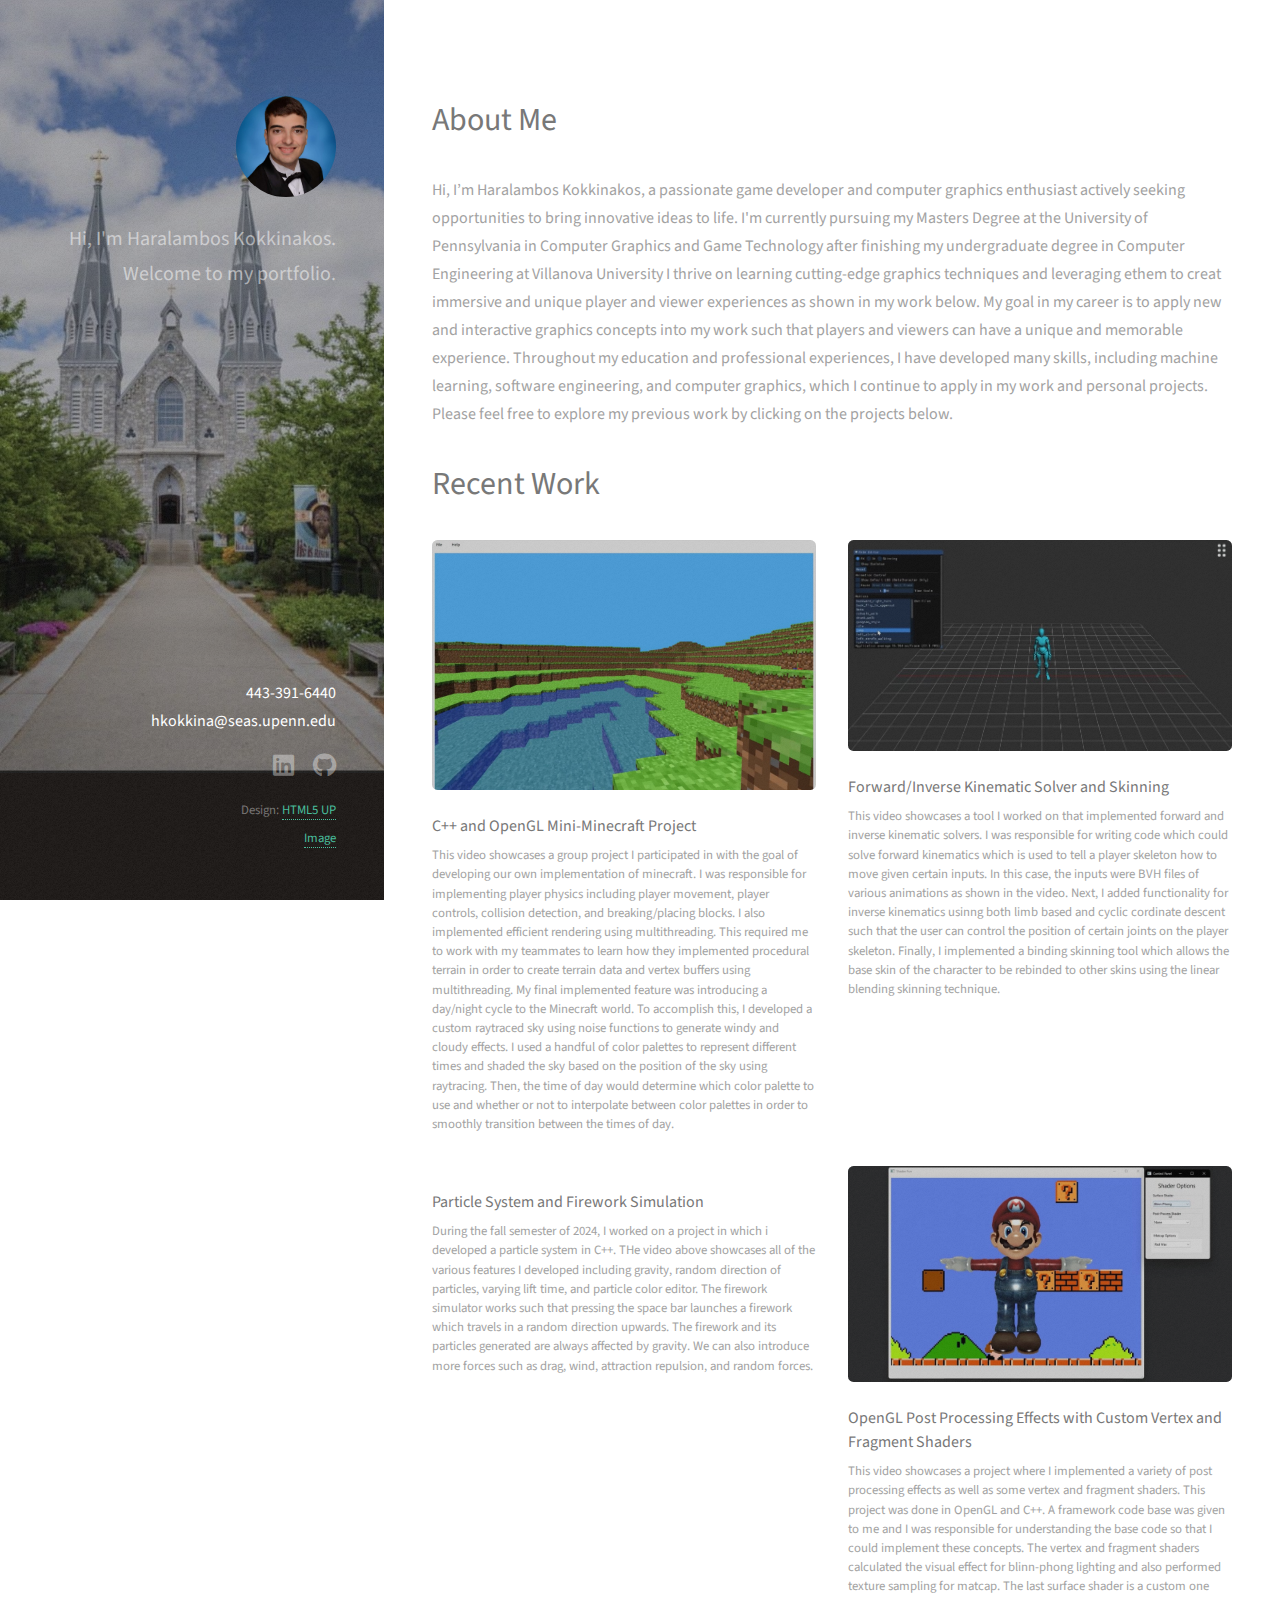
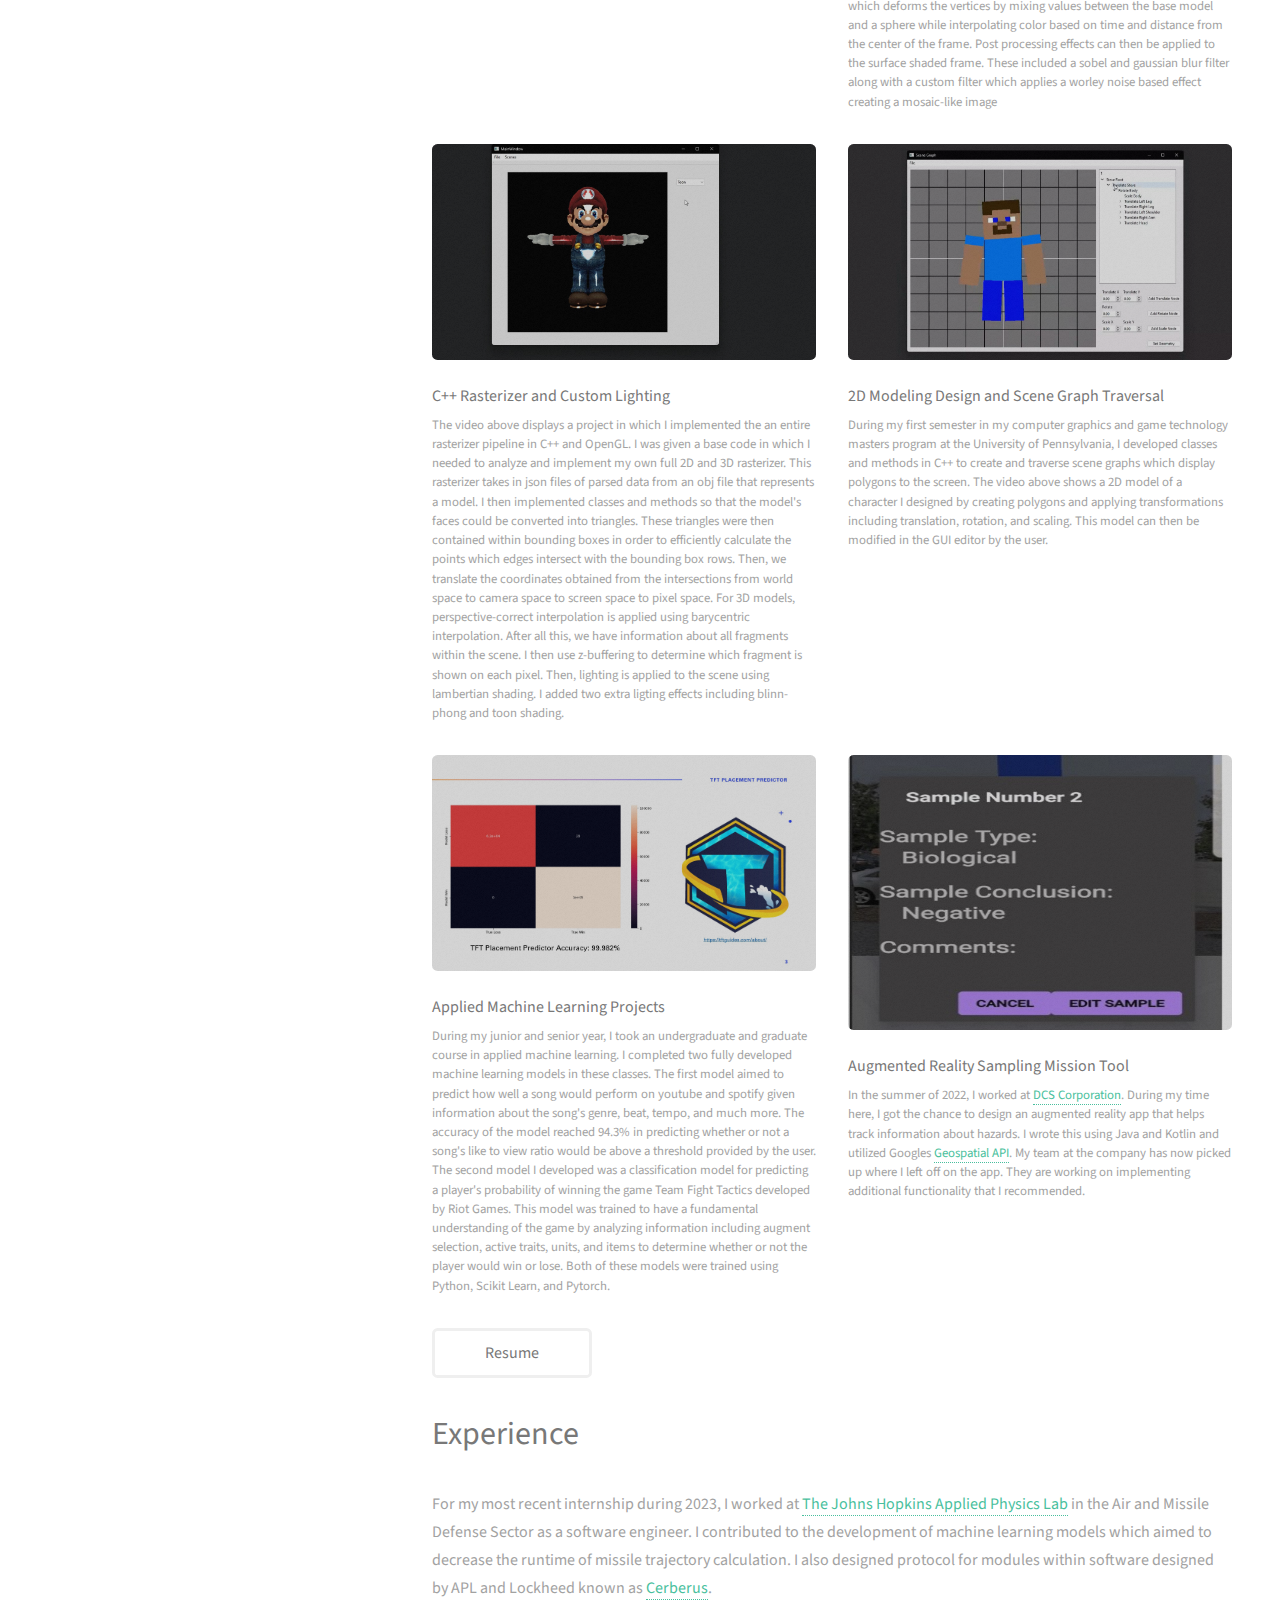
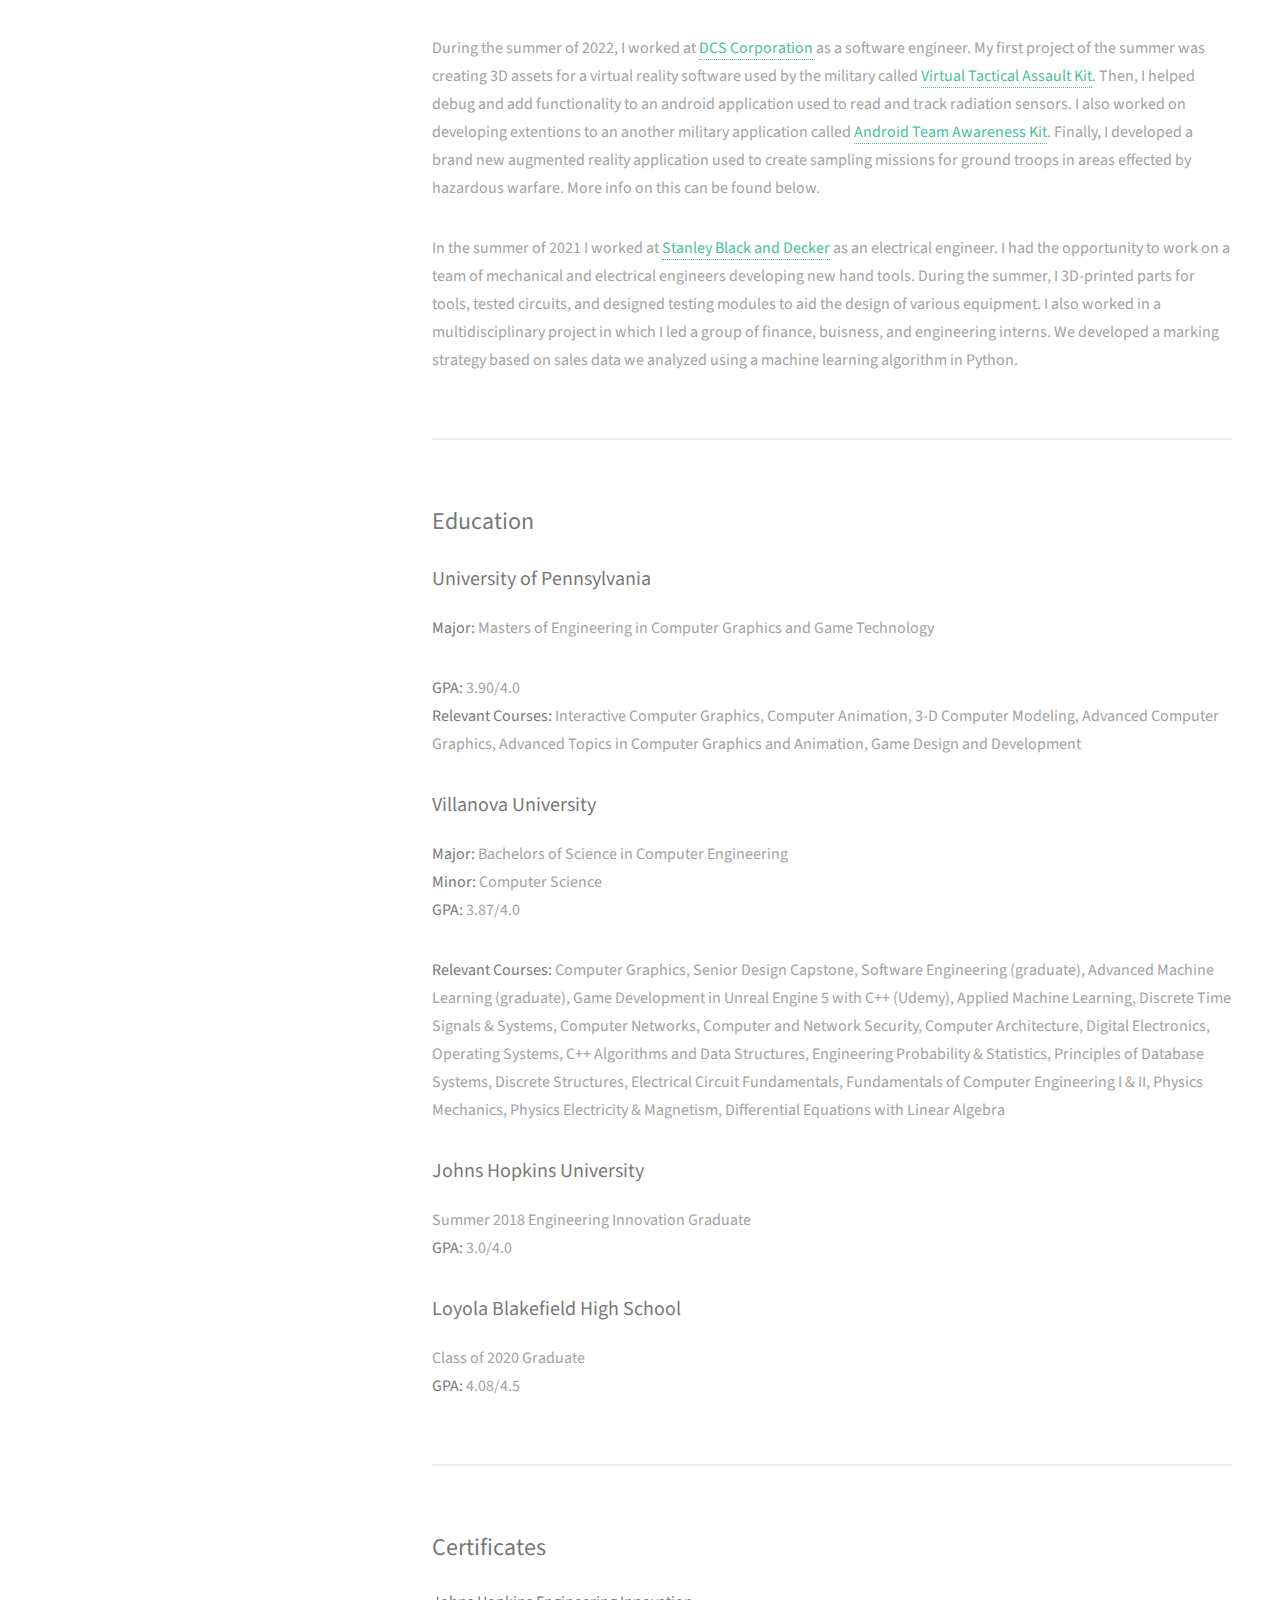
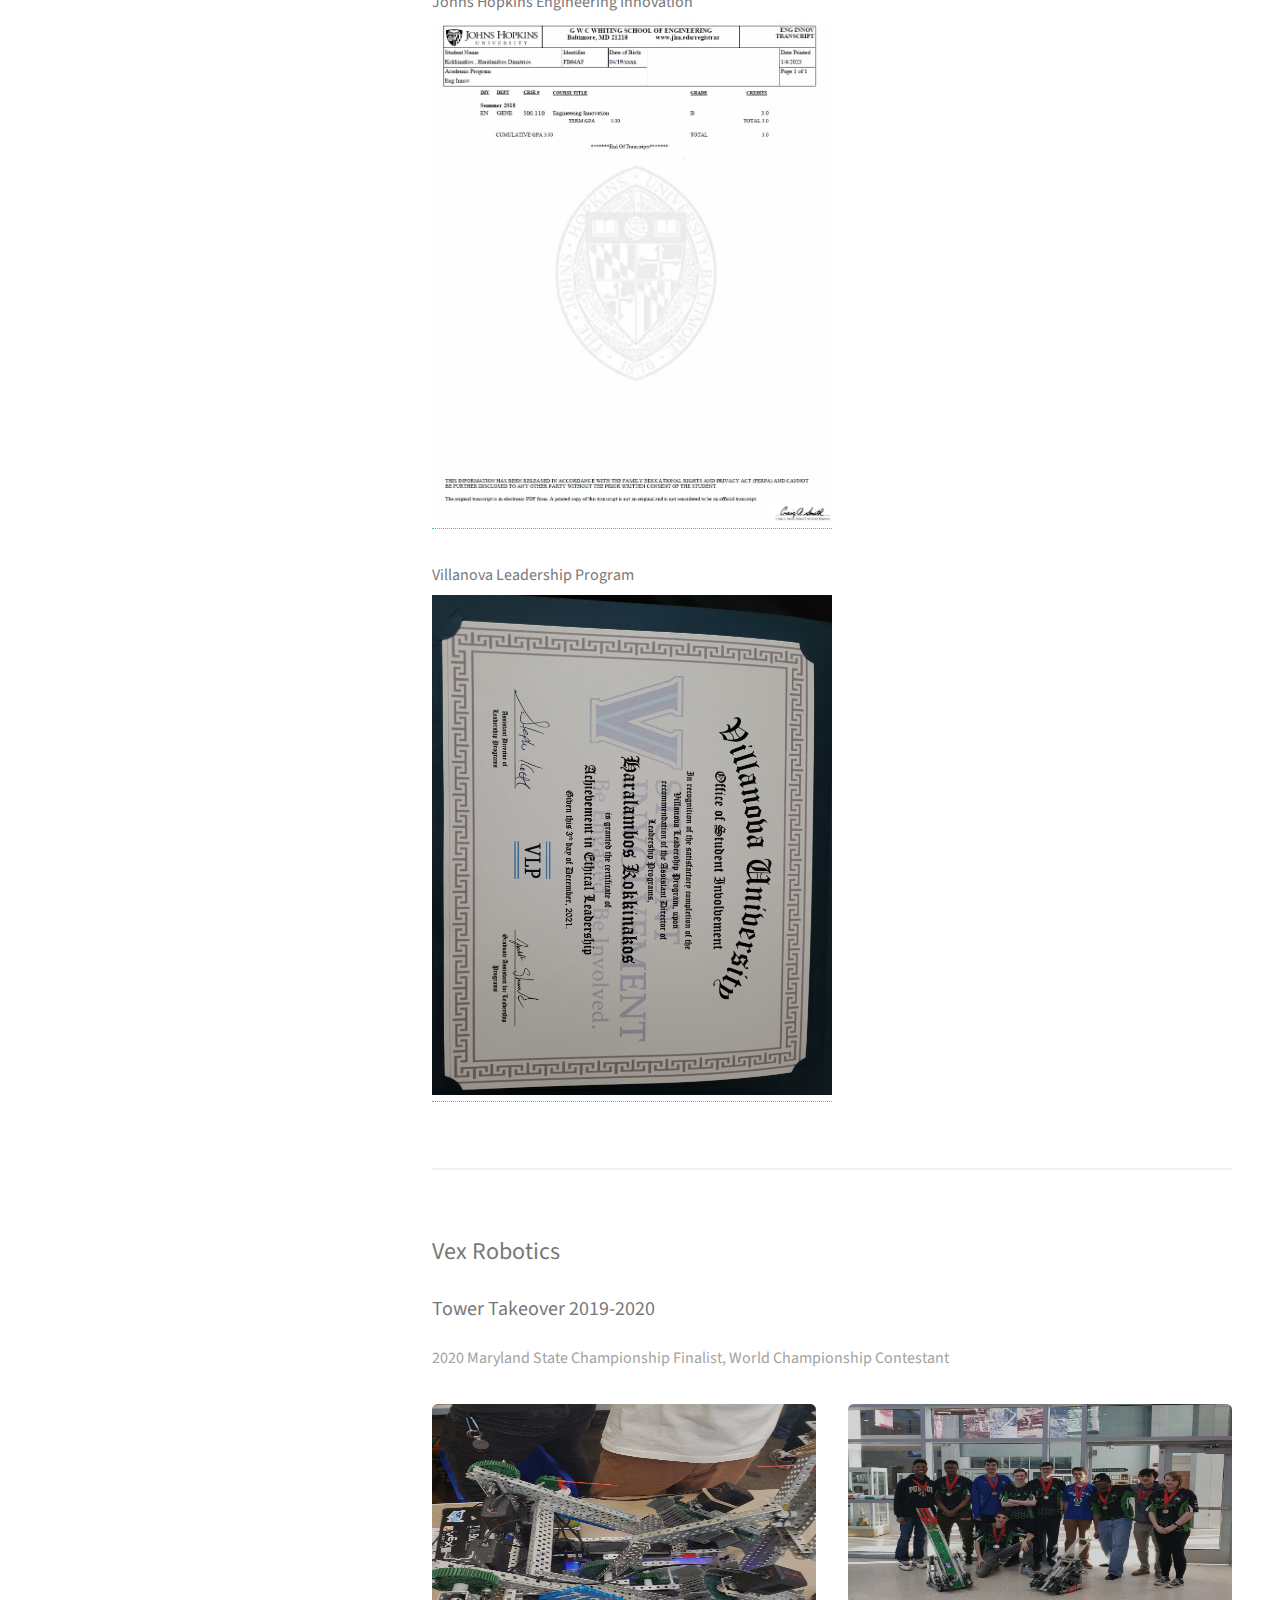
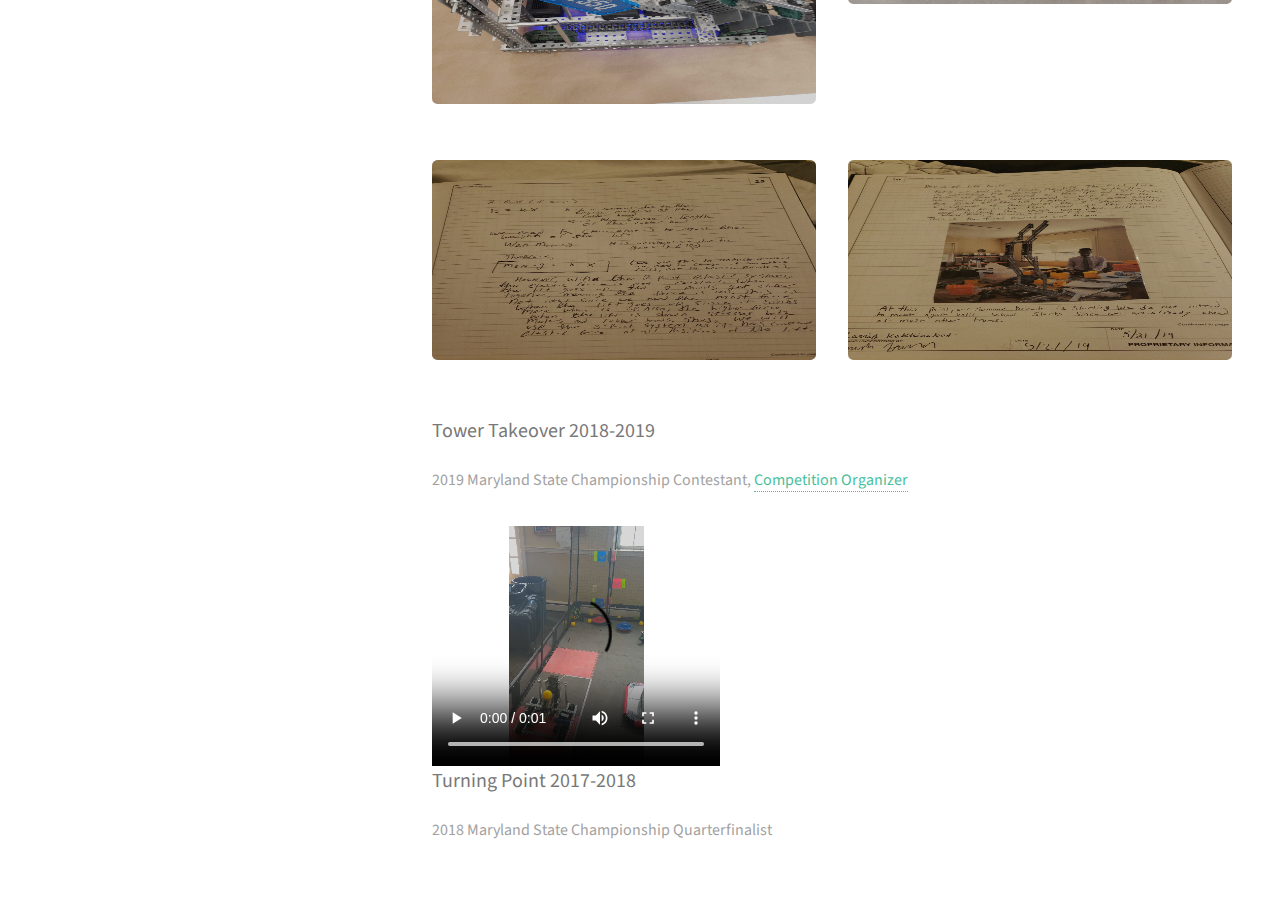
==== commit 58de7ce9: "added fireworks and updated resume" ====
--- a/index.html
+++ b/index.html
@@ -87,6 +87,18 @@
 									joints on the player skeleton. Finally, I implemented a binding skinning tool which allows the base skin of the character to be rebinded to other skins using the linear blending skinning technique. 
 								</p>
 							</article>
+
+							<article class="col-6 col-12-xsmall work-item">
+								<a href="https://vimeo.com/1045393137" class="image fit thumb"><img src="images/thumbs/particles.png" alt="" /></a>
+								<h3>Particle System and Firework Simulation</h3>
+								<p>
+									During the fall semester of 2024, I worked on a project in which i developed a particle system in C++. THe video above showcases all of the various features I developed including
+									gravity, random direction of particles, varying lift time, and particle color editor. The firework simulator works such that pressing the space bar launches a firework which travels in a random
+									direction upwards. The firework and its particles generated are always affected by gravity. We can also introduce more forces such as drag, wind, attraction repulsion, and random forces.
+								</p>
+							</article>
+
+
 							<article class="col-6 col-12-xsmall work-item">
 								<a href="https://vimeo.com/1020405046?share=copy#t=0" class="image fit thumb"><img src="images/thumbs/hw5.jpg" alt="" /></a>
 								<h3>OpenGL Post Processing Effects with Custom Vertex and Fragment Shaders</h3>
@@ -135,11 +147,11 @@
 								<h3>Augmented Reality Sampling Mission Tool</h3>
 								<p>In the summer of 2022, I worked at <a href="https://www.dcscorp.com/">DCS Corporation</a>. During my time here, I got the chance to design an augmented reality app that helps track information about hazards. I wrote this using Java and Kotlin and utilized Googles <a href="https://developers.google.com/ar/develop/geospatial">Geospatial API</a>. My team at the company has now picked up where I left off on the app. They are working on implementing additional functionality that I recommended.</p>
 							</article>
-							<article class="col-6 col-12-xsmall work-item">
+							<!-- <article class="col-6 col-12-xsmall work-item">
 								<a href="images/fulls/04.jpg" class="image fit thumb"><img src="images/thumbs/04.jpg" alt="" /></a>
 								<h3>Oracle SQL Hotel Database</h3>
 								<p>In my sophomore year, I took principles of database systems. I was introduced to relational and nonrelational databases. For my final project, I designed a database that a hotel company could use in Oracle SQL. I created an entity relation diagram which displays all the entities, their attributes, and how they link to each other. Then, I populated the database with data and ran queries.</p>
-							</article>
+							</article> -->
 						</div>
 						<ul class="actions">
 							<li><a href="images/fulls/resume.jpg" class="button">Resume</a></li>
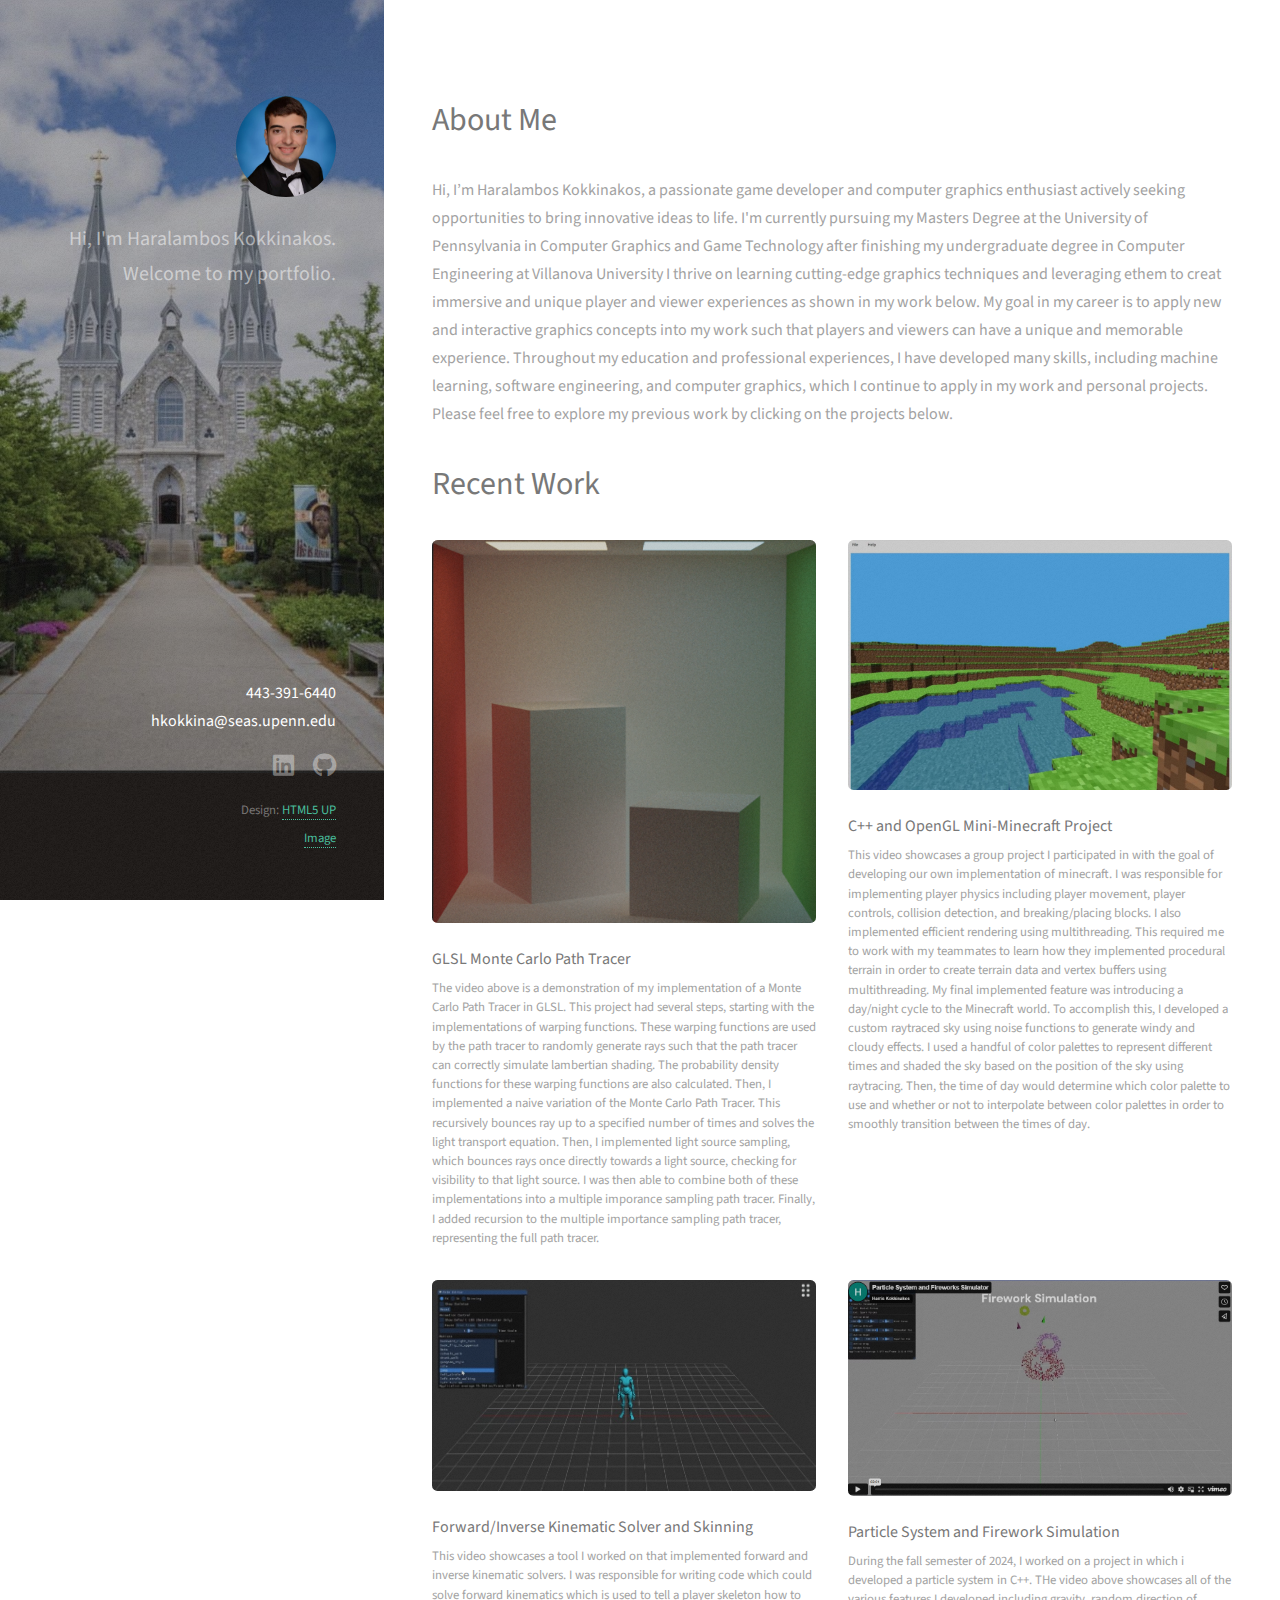
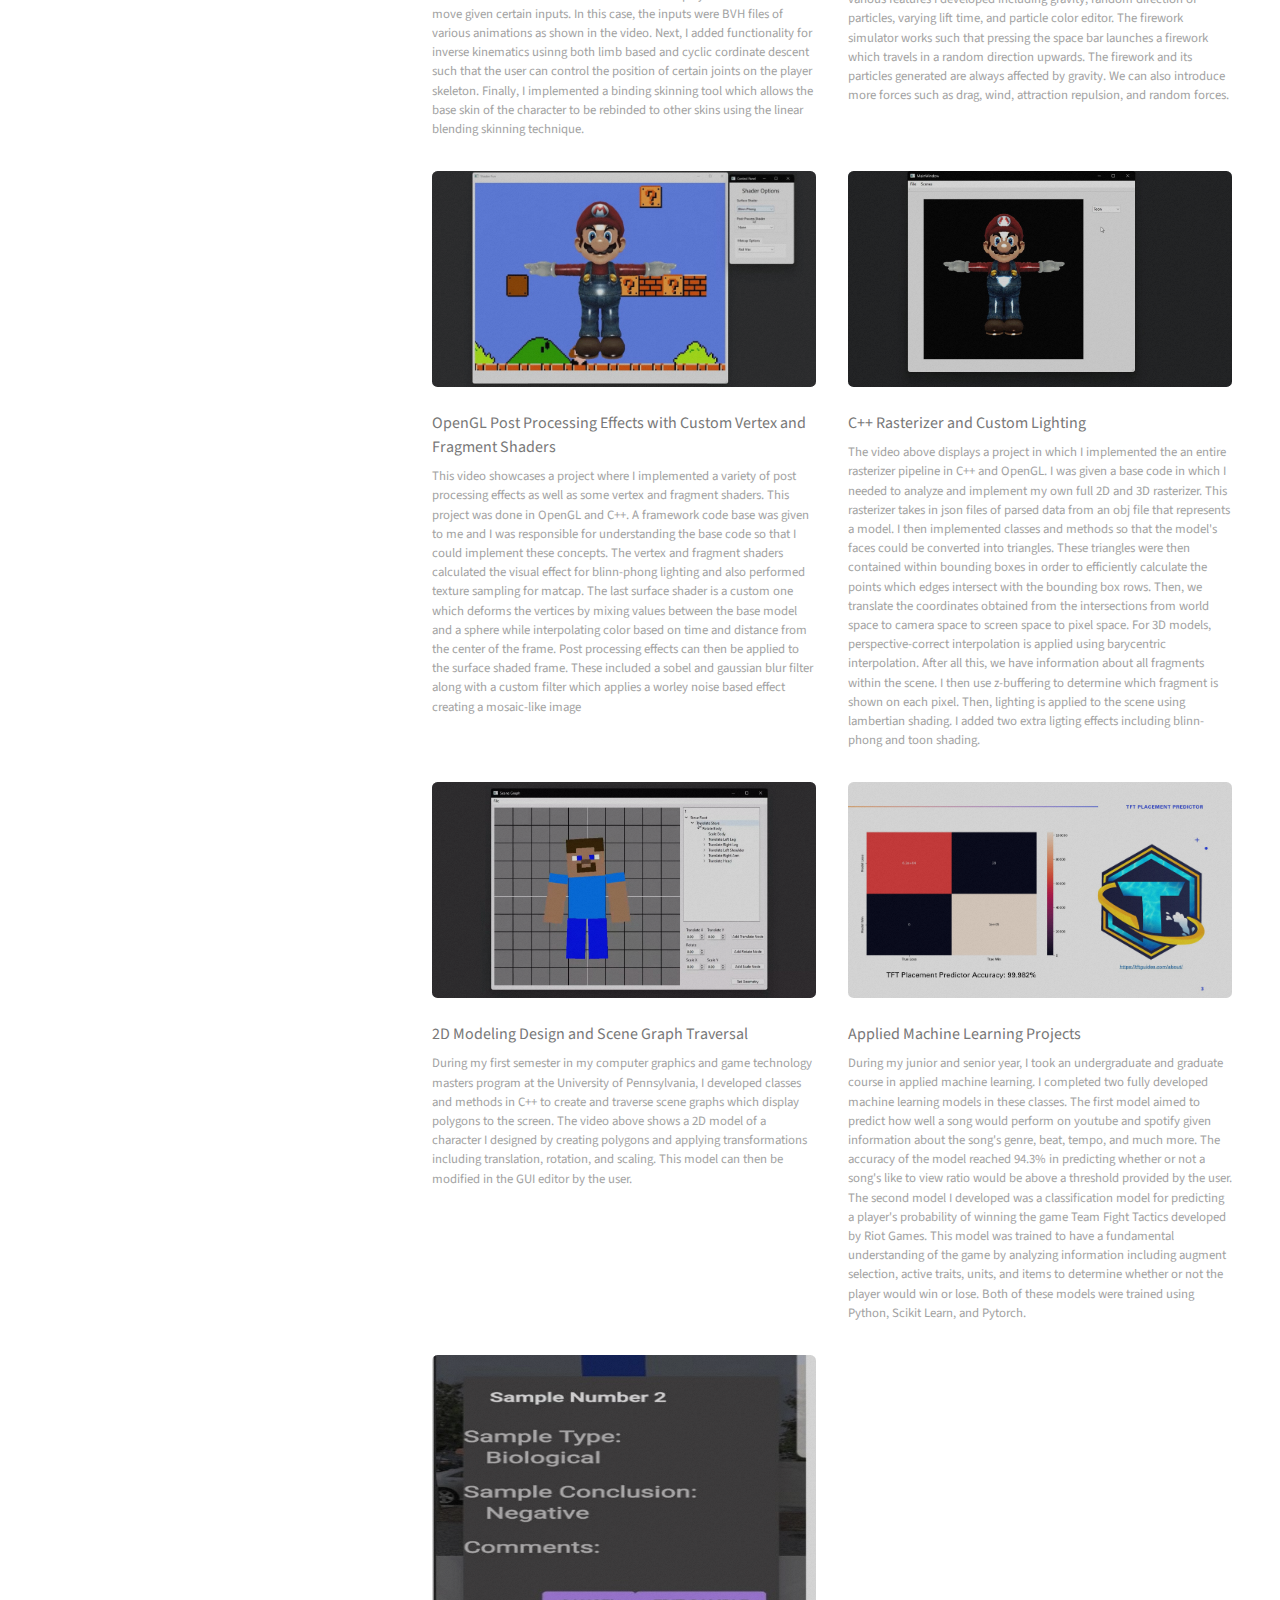
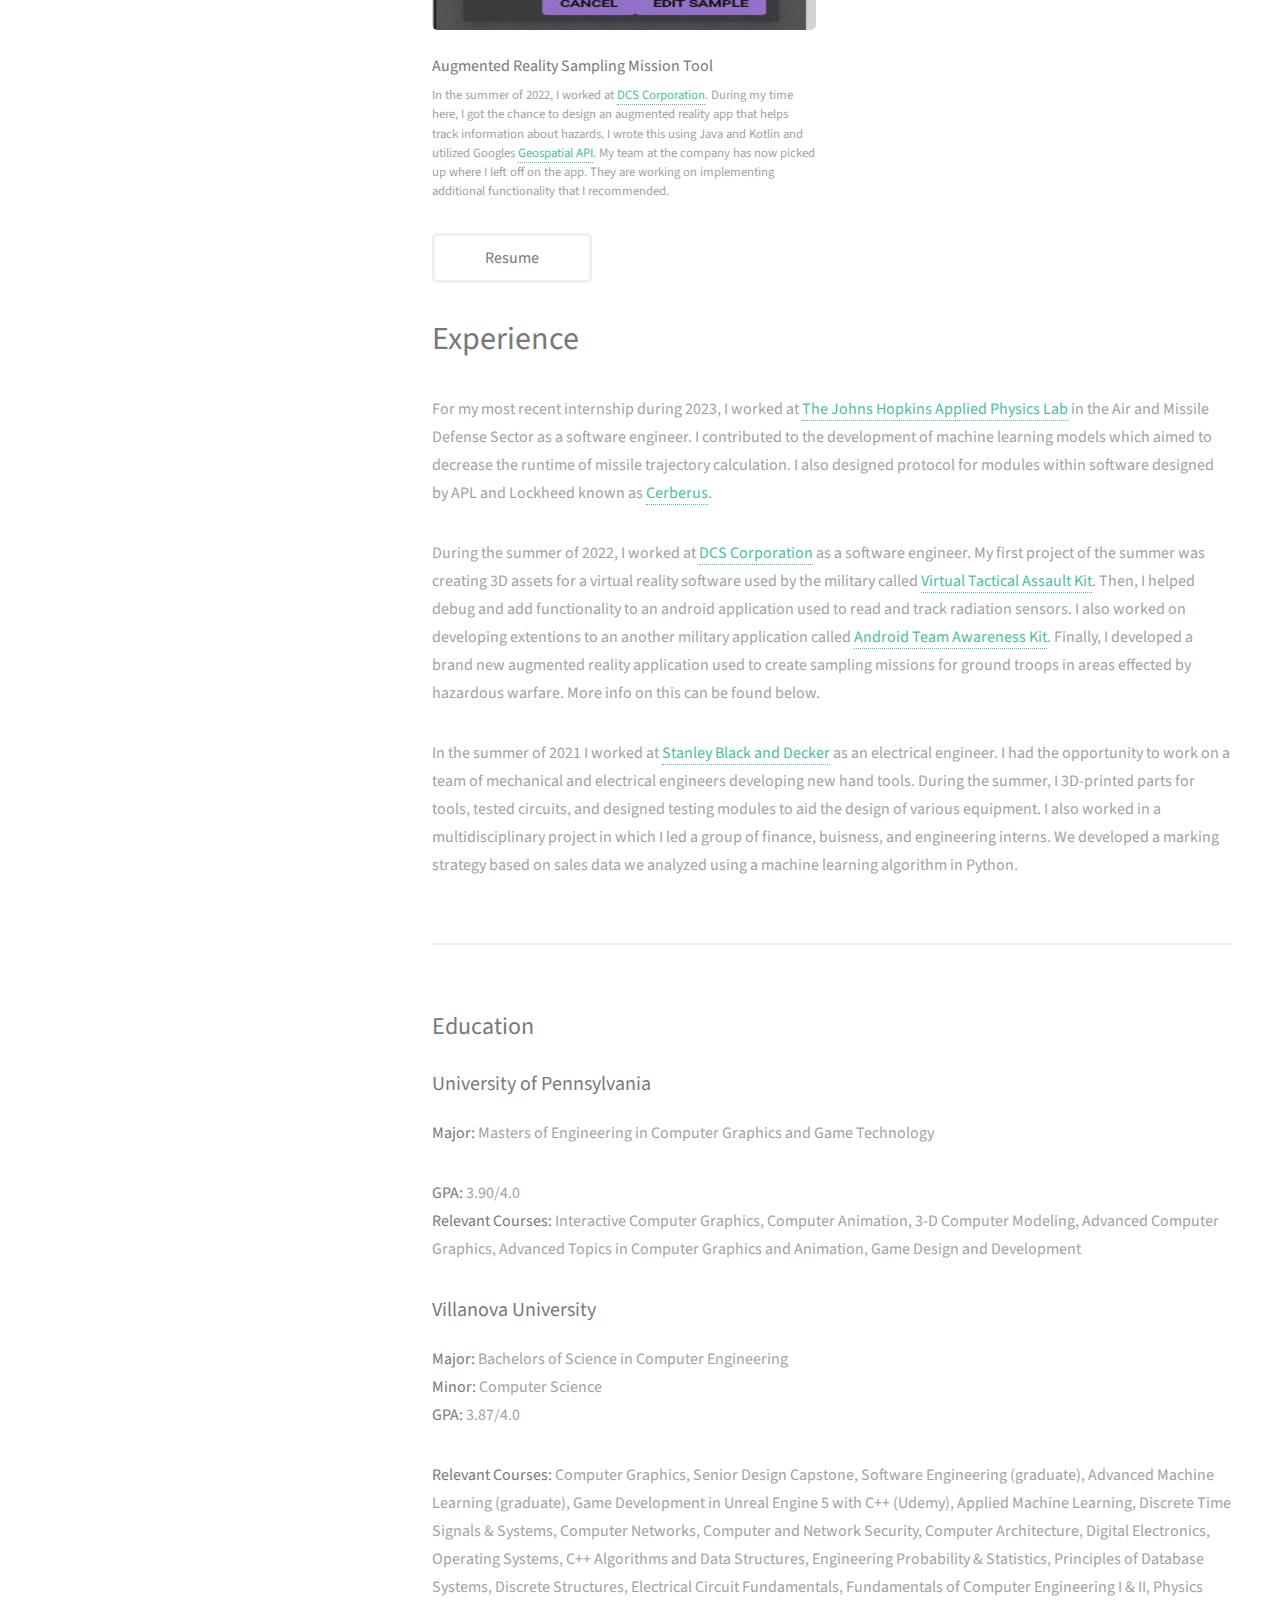
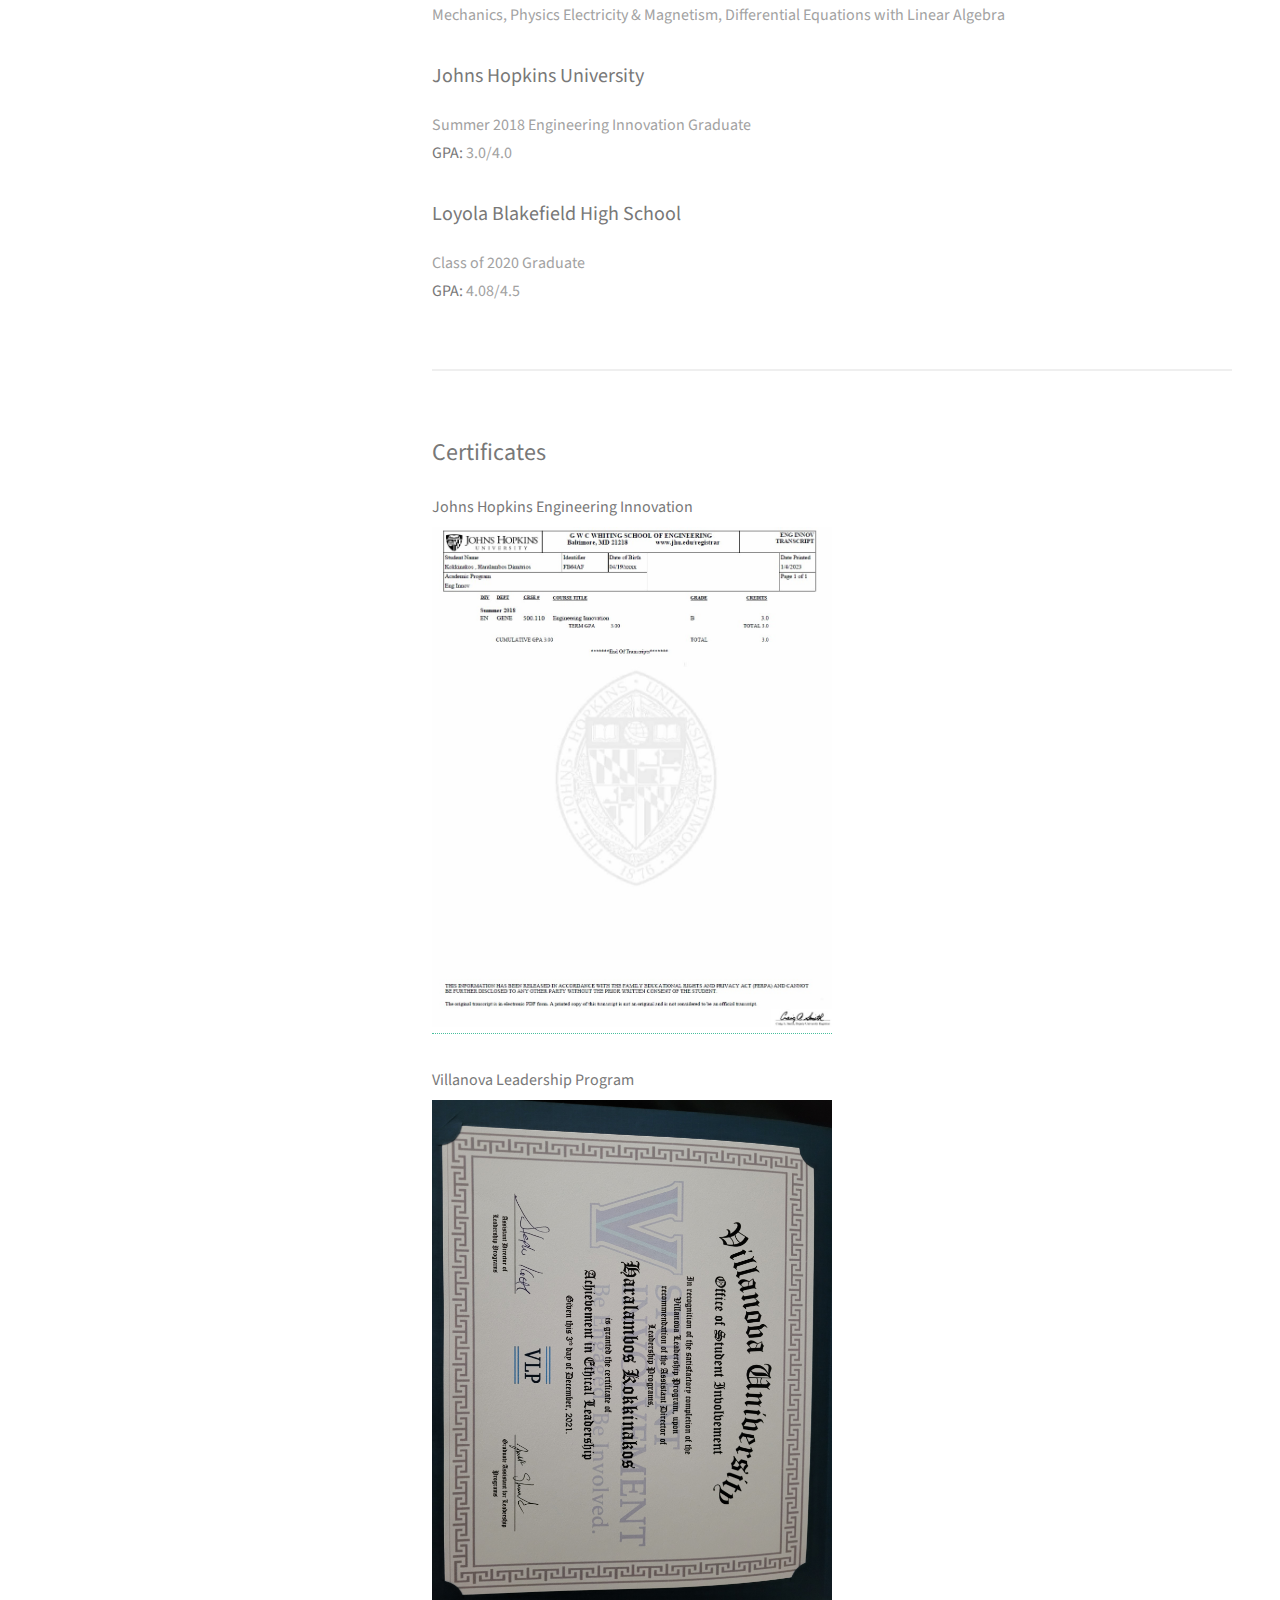
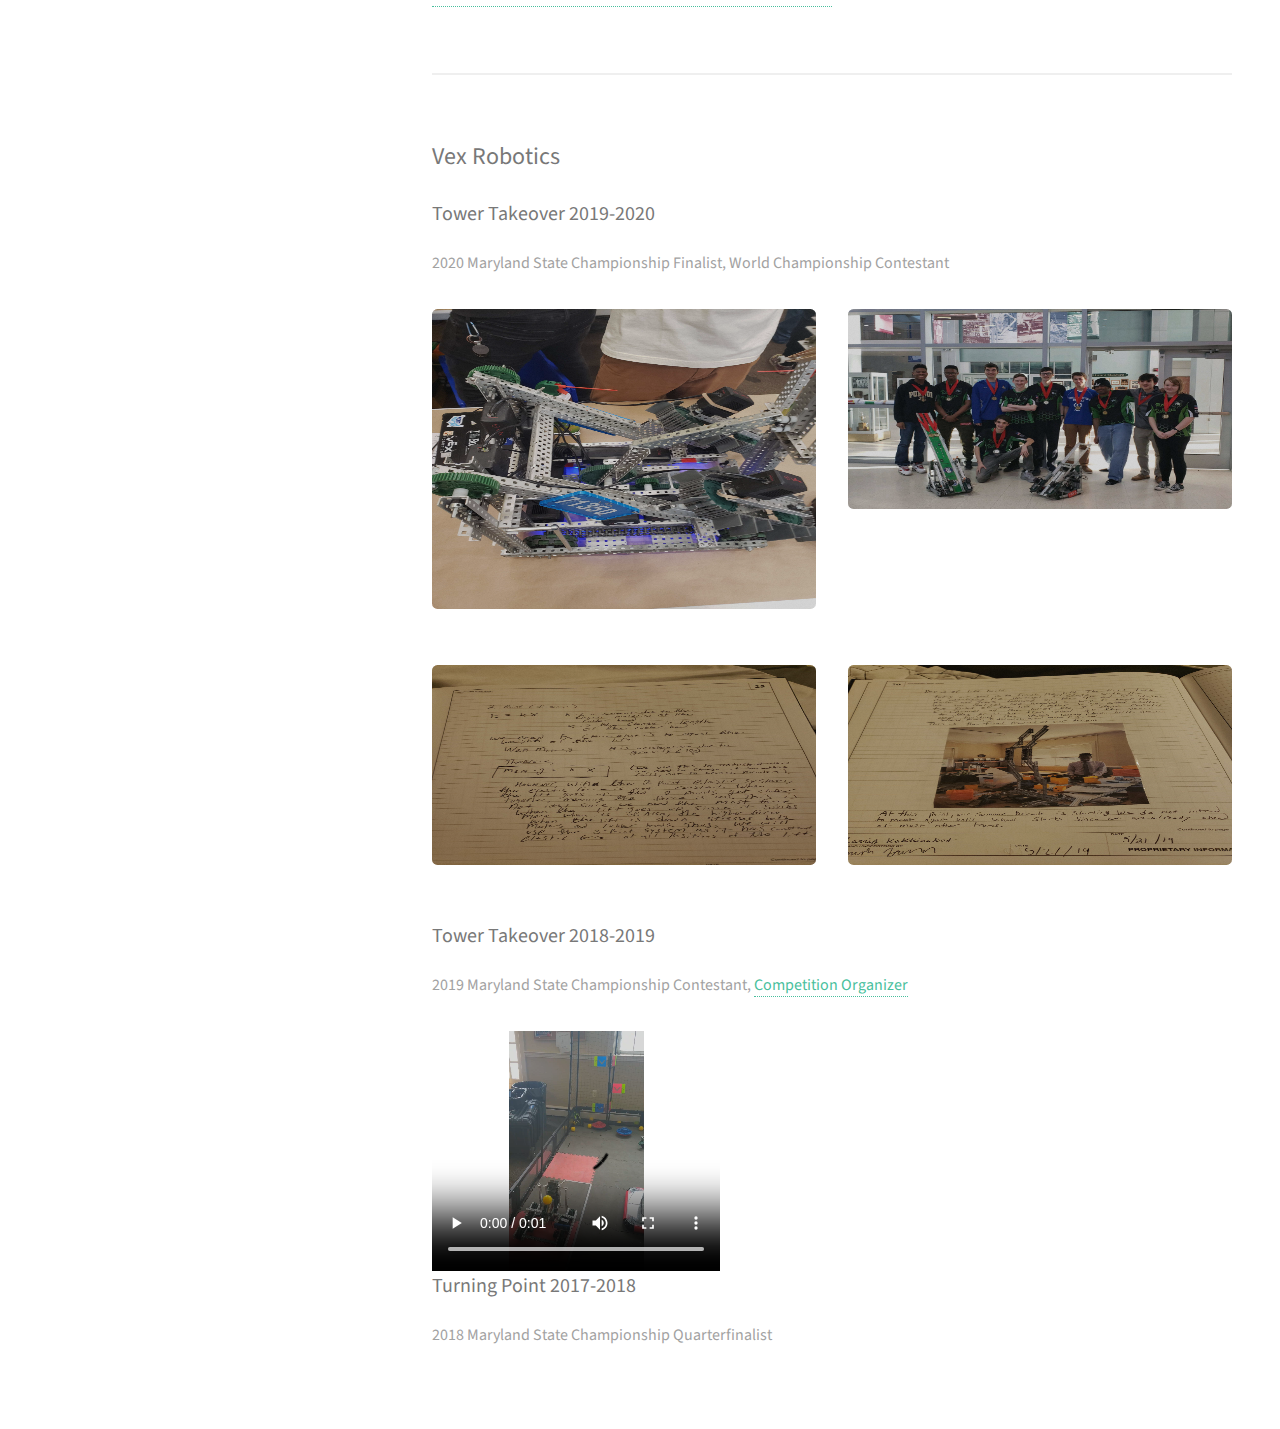
==== commit 6f7a3f63: "added PT" ====
--- a/index.html
+++ b/index.html
@@ -66,13 +66,24 @@
 						<h1>Recent Work</h1>
 						<div class="row">
 							<article class="col-6 col-12-xsmall work-item">
+								<a href="https://vimeo.com/1061643722?share=copy" class="image fit thumb"><img src="images/thumbs/PTTN.jpg" alt="" /></a>
+								<h3>GLSL Monte Carlo Path Tracer</h3>
+								<p>
+									The video above is a demonstration of my implementation of a Monte Carlo Path Tracer in GLSL. This project had several steps, starting with the implementations of warping functions.
+									These warping functions are used by the path tracer to randomly generate rays such that the path tracer can correctly simulate lambertian shading. The probability density functions for these
+									warping functions are also calculated. Then, I implemented a naive variation of the Monte Carlo Path Tracer. This recursively bounces ray up to a specified number of times and solves the light transport equation.
+									Then, I implemented light source sampling, which bounces rays once directly towards a light source, checking for visibility to that light source. I was then able to combine both of these implementations into a multiple imporance sampling 
+									path tracer. Finally, I added recursion to the multiple importance sampling path tracer, representing the full path tracer.
+								</p>
+							</article>
+							<article class="col-6 col-12-xsmall work-item">
 								<a href="https://vimeo.com/1037538456?share=copy" class="image fit thumb"><img src="images/thumbs/minecraft.jpg" alt="" /></a>
 								<h3>C++ and OpenGL Mini-Minecraft Project</h3>
 								<p>
 									This video showcases a group project I participated in with the goal of developing our own implementation of minecraft.
 									I was responsible for implementing player physics including player movement, player controls, collision detection, and breaking/placing blocks.
 									I also implemented efficient rendering using multithreading. This required me to work with my teammates to learn how they implemented procedural terrain in order to create terrain data and vertex buffers using multithreading.
-									My final implemented feature was introducing a day/night cycle to the Minecraft world. To accomplish this, I developed a custom raytraced sky using noise functions to 
+									My final implemented feature was introducing a day/night cycle to the Minecraft world. To accomplish this, I developed a custom raytraced sky using noise functions to
 									generate windy and cloudy effects. I used a handful of color palettes to represent different times and shaded the sky based on the position of the sky using raytracing.
 									Then, the time of day would determine which color palette to use and whether or not to interpolate between color palettes in order to smoothly transition between the times of day.
 								</p>
@@ -81,10 +92,10 @@
 								<a href="https://vimeo.com/1033639677?share=copy" class="image fit thumb"><img src="images/thumbs/fkik.jpg" alt="" /></a>
 								<h3>Forward/Inverse Kinematic Solver and Skinning</h3>
 								<p>
-									This video showcases a tool I worked on that implemented forward and inverse kinematic solvers. I was responsible for writing code which 
+									This video showcases a tool I worked on that implemented forward and inverse kinematic solvers. I was responsible for writing code which
 									could solve forward kinematics which is used to tell a player skeleton how to move given certain inputs. In this case, the inputs were BVH files
 									of various animations as shown in the video. Next, I added functionality for inverse kinematics usinng both limb based and cyclic cordinate descent such that the user can control the position of certain
-									joints on the player skeleton. Finally, I implemented a binding skinning tool which allows the base skin of the character to be rebinded to other skins using the linear blending skinning technique. 
+									joints on the player skeleton. Finally, I implemented a binding skinning tool which allows the base skin of the character to be rebinded to other skins using the linear blending skinning technique.
 								</p>
 							</article>
 
@@ -148,10 +159,10 @@
 								<p>In the summer of 2022, I worked at <a href="https://www.dcscorp.com/">DCS Corporation</a>. During my time here, I got the chance to design an augmented reality app that helps track information about hazards. I wrote this using Java and Kotlin and utilized Googles <a href="https://developers.google.com/ar/develop/geospatial">Geospatial API</a>. My team at the company has now picked up where I left off on the app. They are working on implementing additional functionality that I recommended.</p>
 							</article>
 							<!-- <article class="col-6 col-12-xsmall work-item">
-								<a href="images/fulls/04.jpg" class="image fit thumb"><img src="images/thumbs/04.jpg" alt="" /></a>
-								<h3>Oracle SQL Hotel Database</h3>
-								<p>In my sophomore year, I took principles of database systems. I was introduced to relational and nonrelational databases. For my final project, I designed a database that a hotel company could use in Oracle SQL. I created an entity relation diagram which displays all the entities, their attributes, and how they link to each other. Then, I populated the database with data and ran queries.</p>
-							</article> -->
+		<a href="images/fulls/04.jpg" class="image fit thumb"><img src="images/thumbs/04.jpg" alt="" /></a>
+		<h3>Oracle SQL Hotel Database</h3>
+		<p>In my sophomore year, I took principles of database systems. I was introduced to relational and nonrelational databases. For my final project, I designed a database that a hotel company could use in Oracle SQL. I created an entity relation diagram which displays all the entities, their attributes, and how they link to each other. Then, I populated the database with data and ran queries.</p>
+	</article> -->
 						</div>
 						<ul class="actions">
 							<li><a href="images/fulls/resume.jpg" class="button">Resume</a></li>
